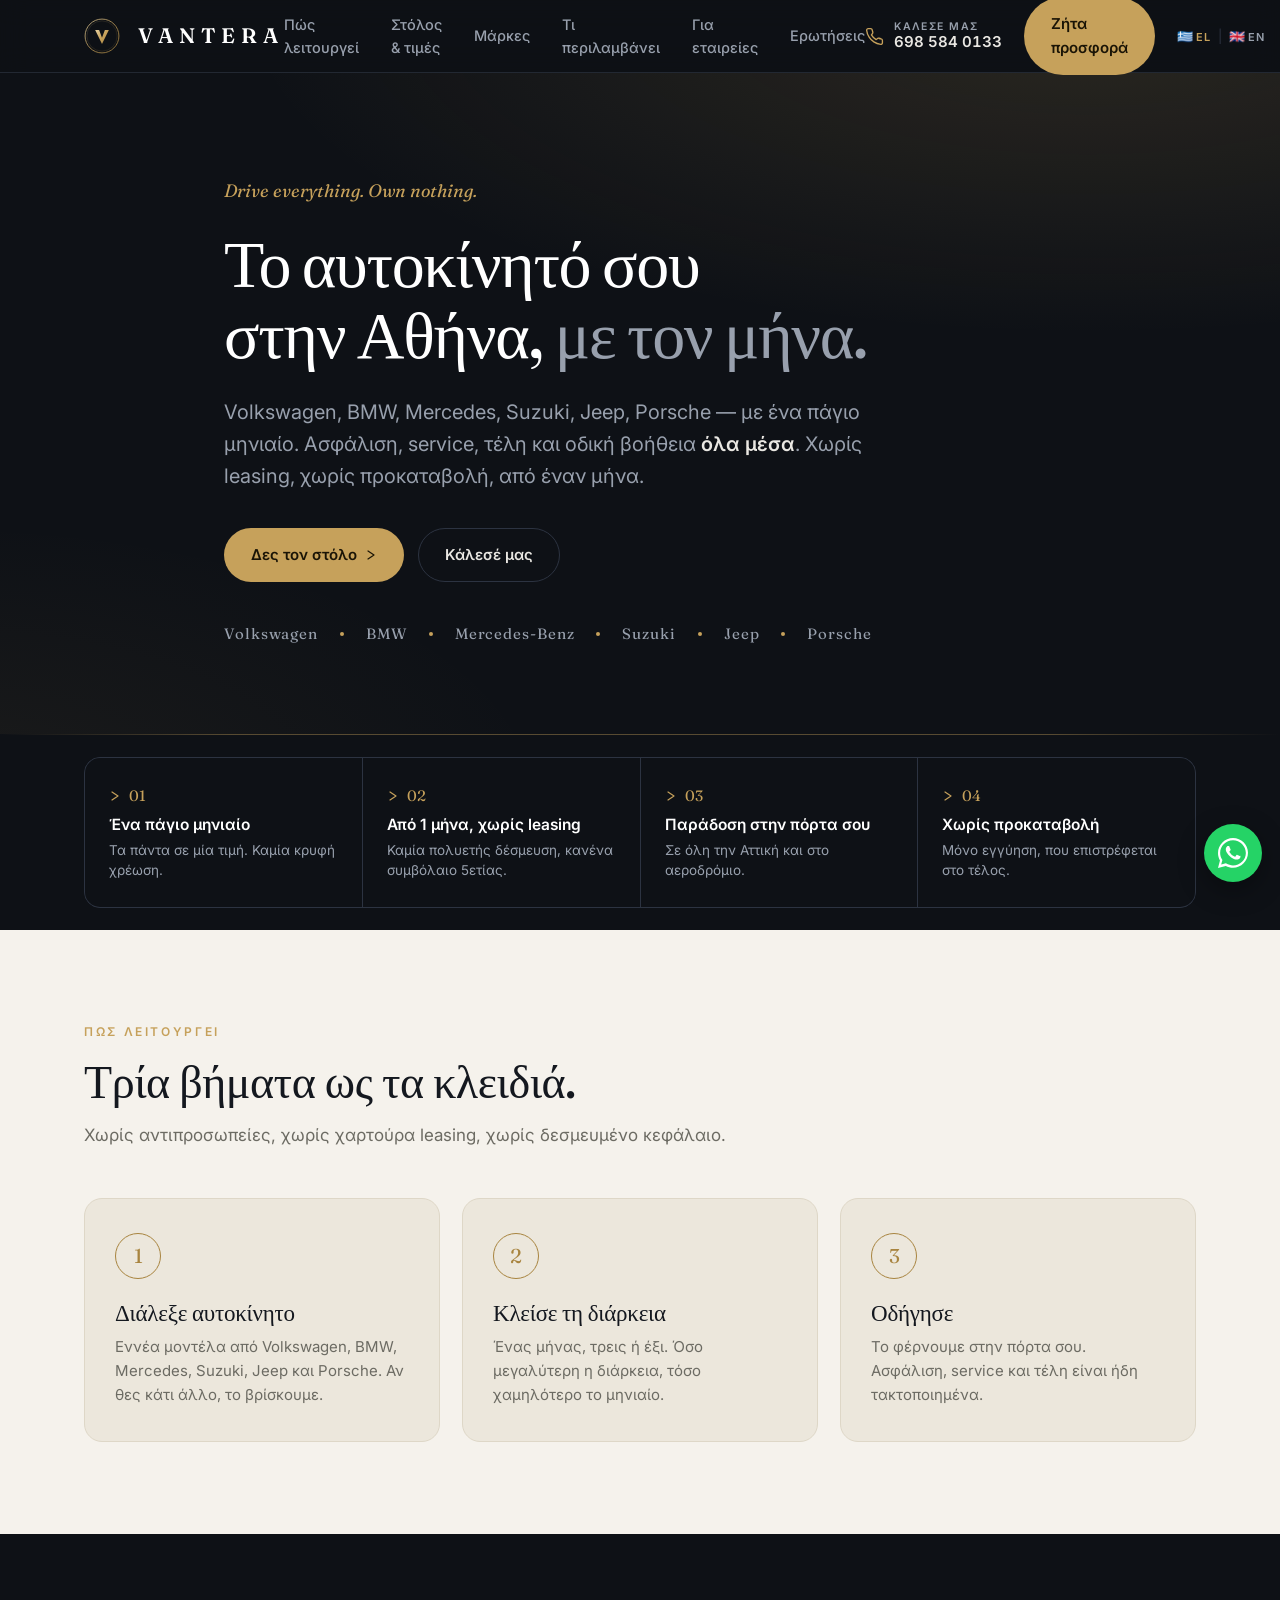
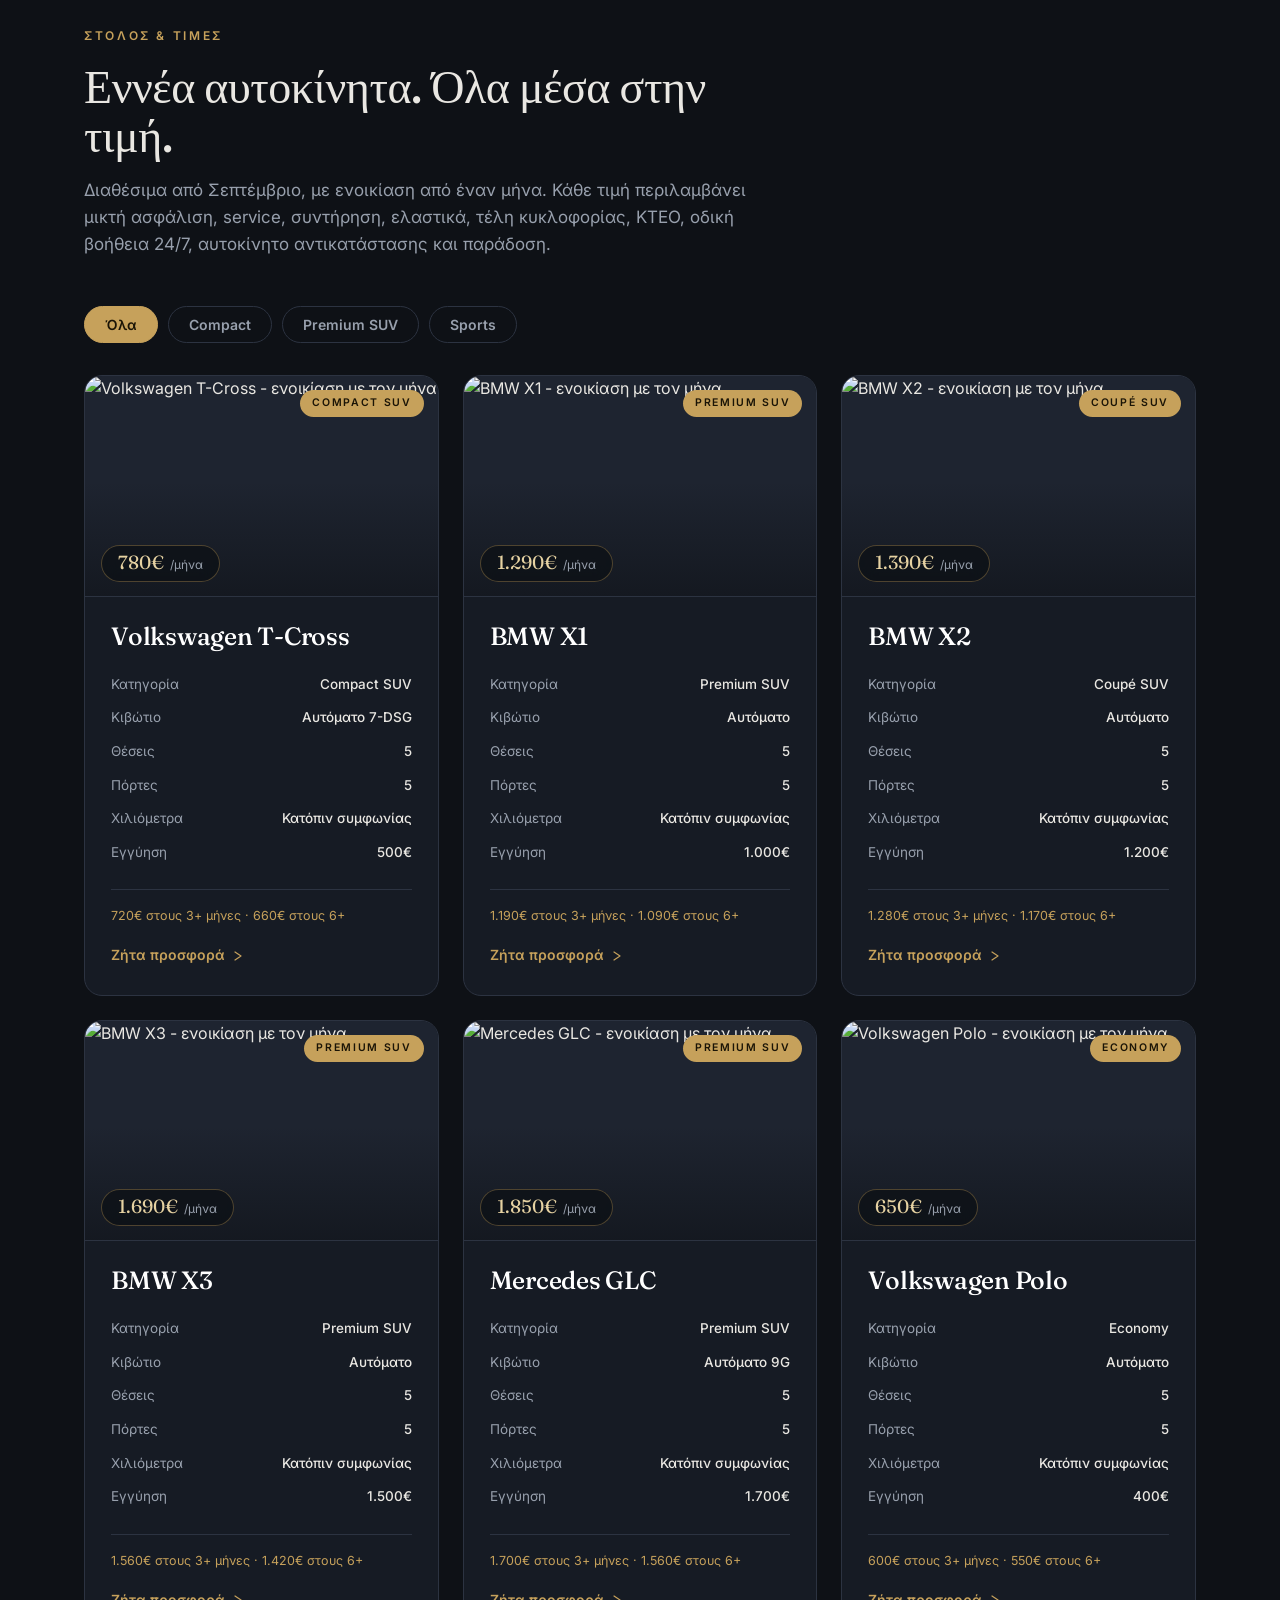
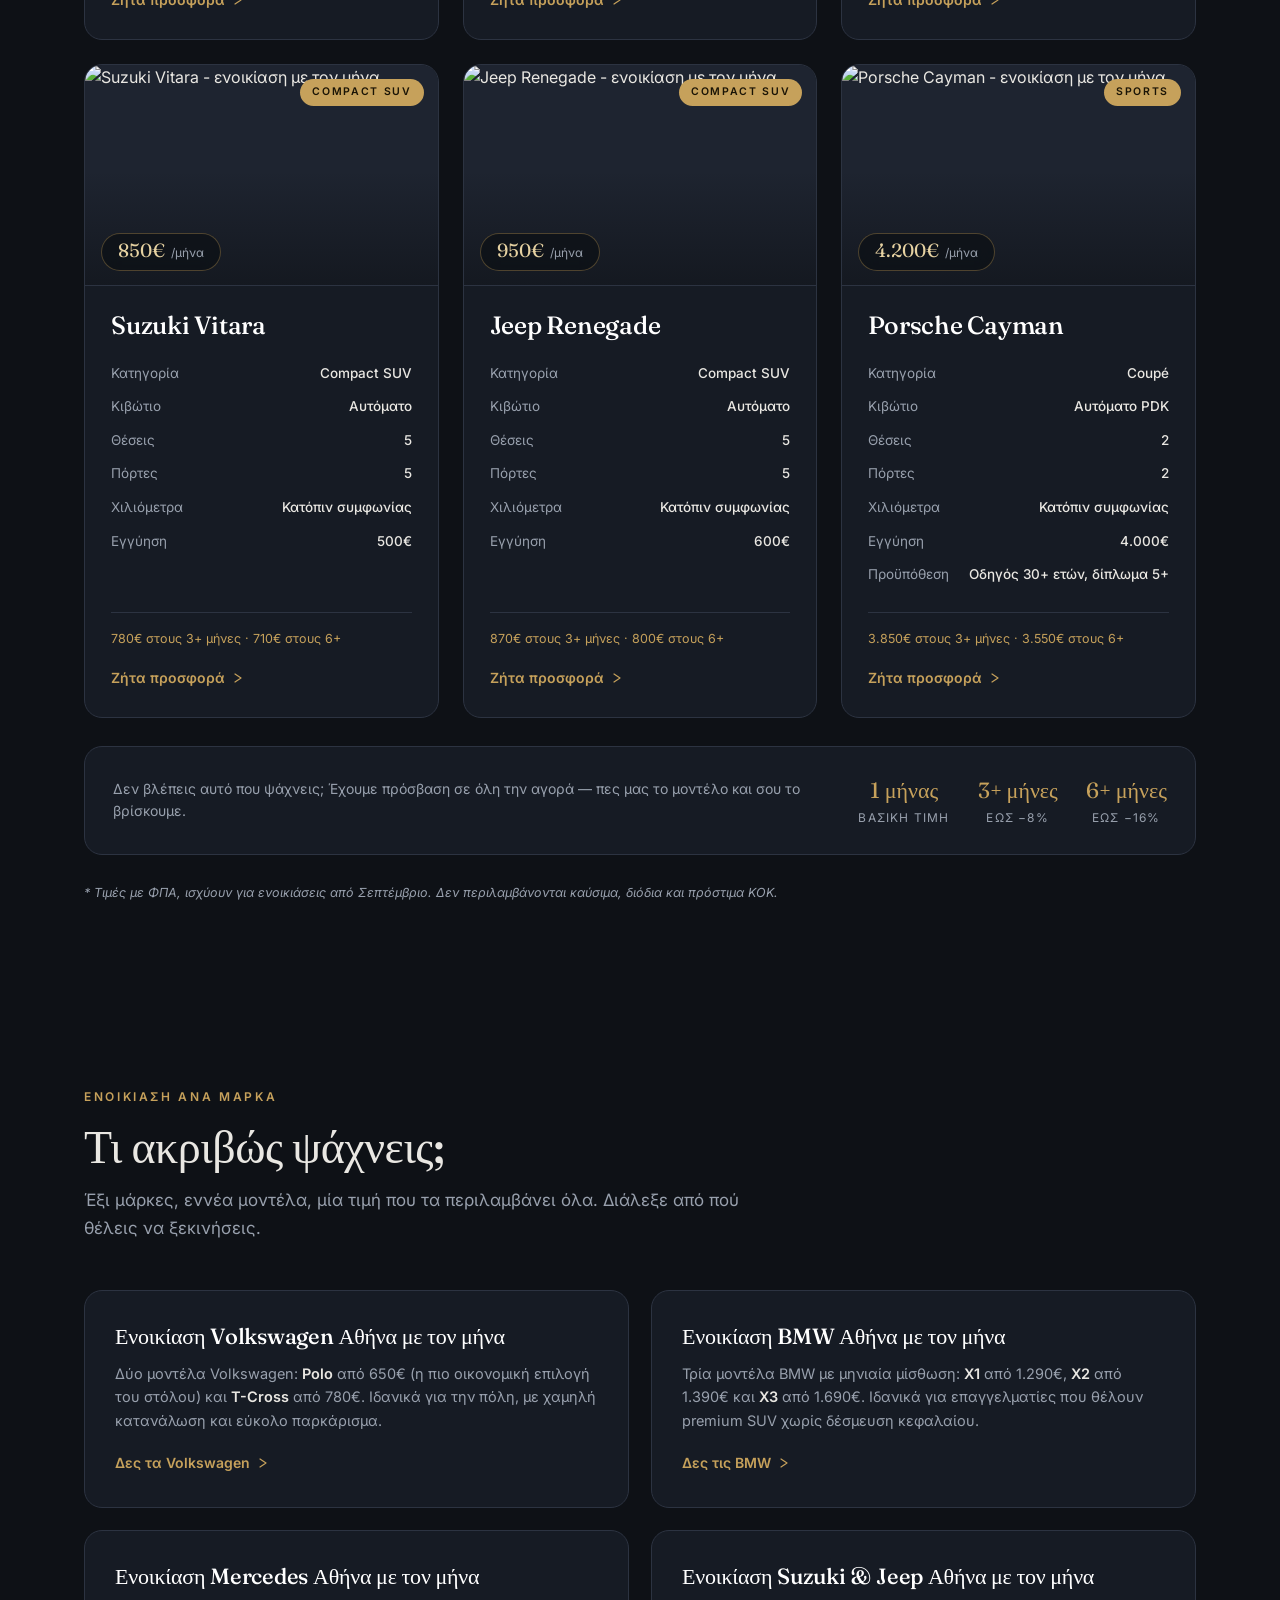
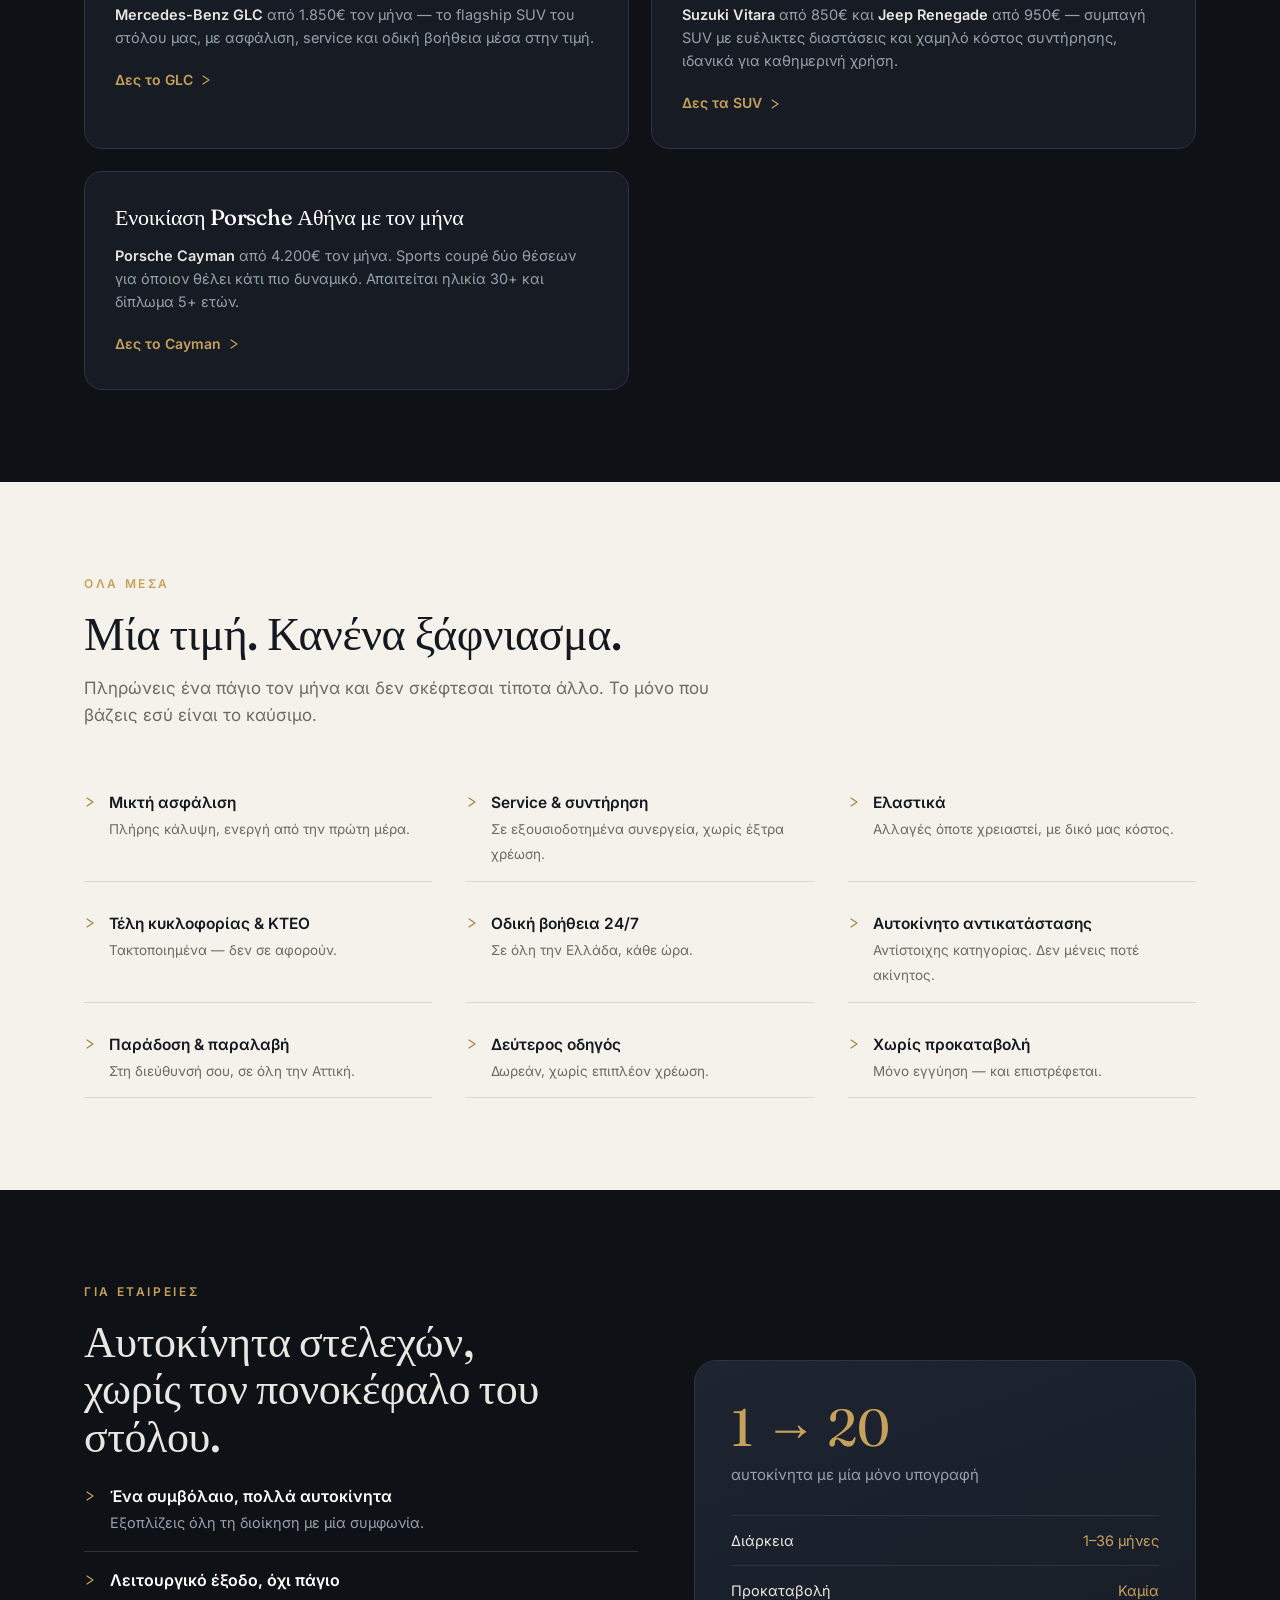
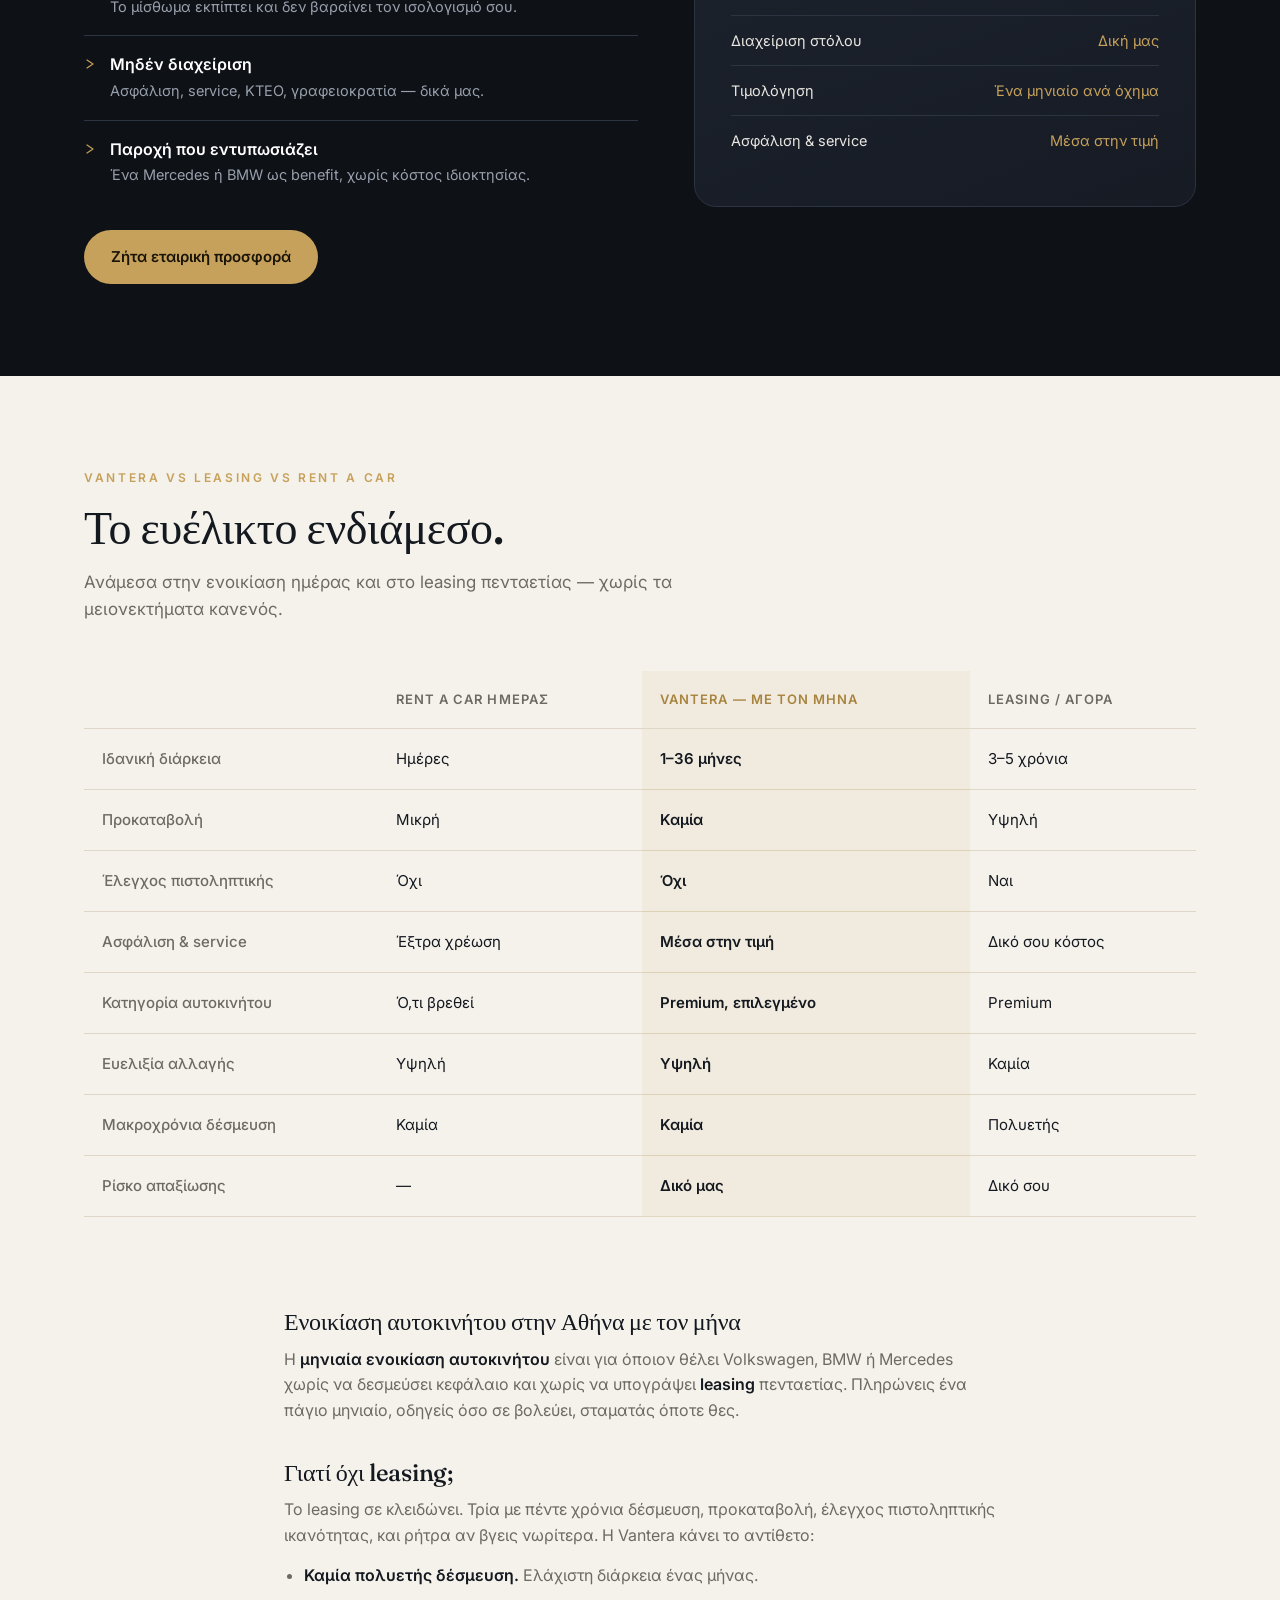
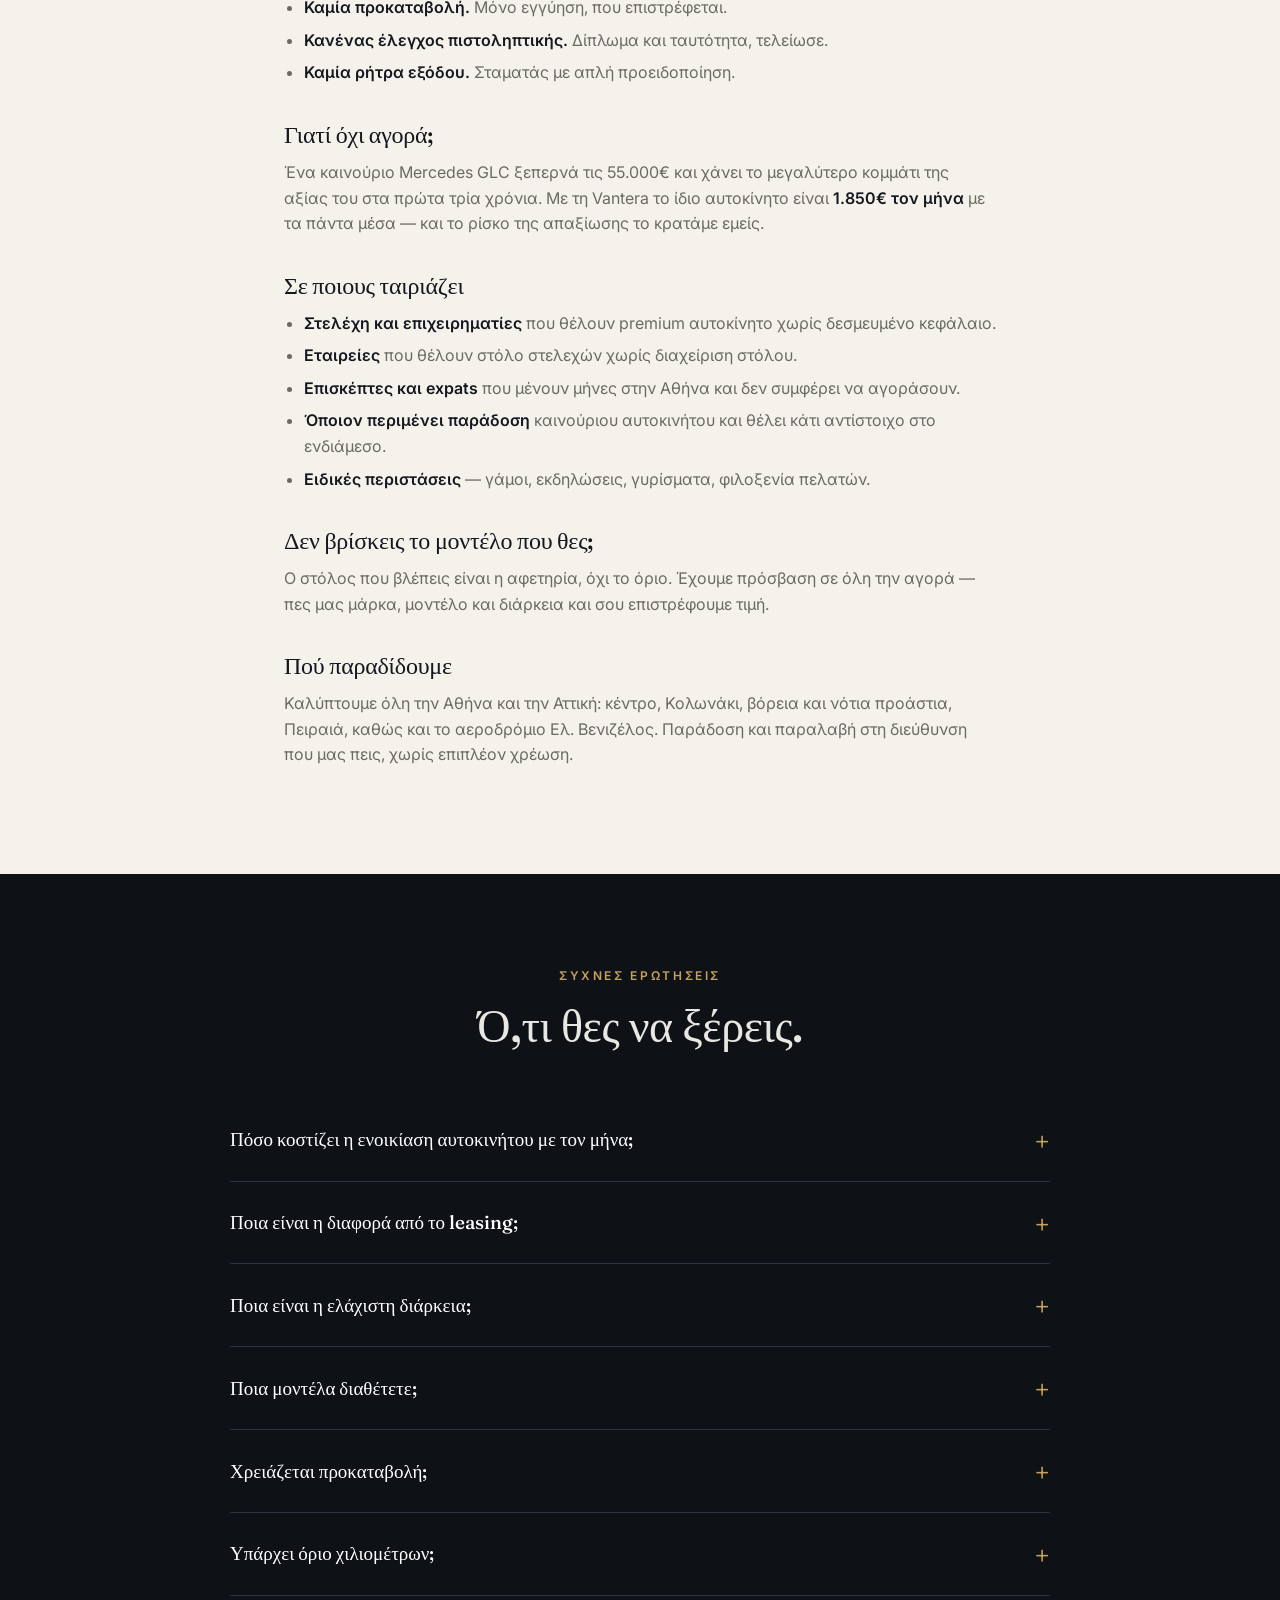
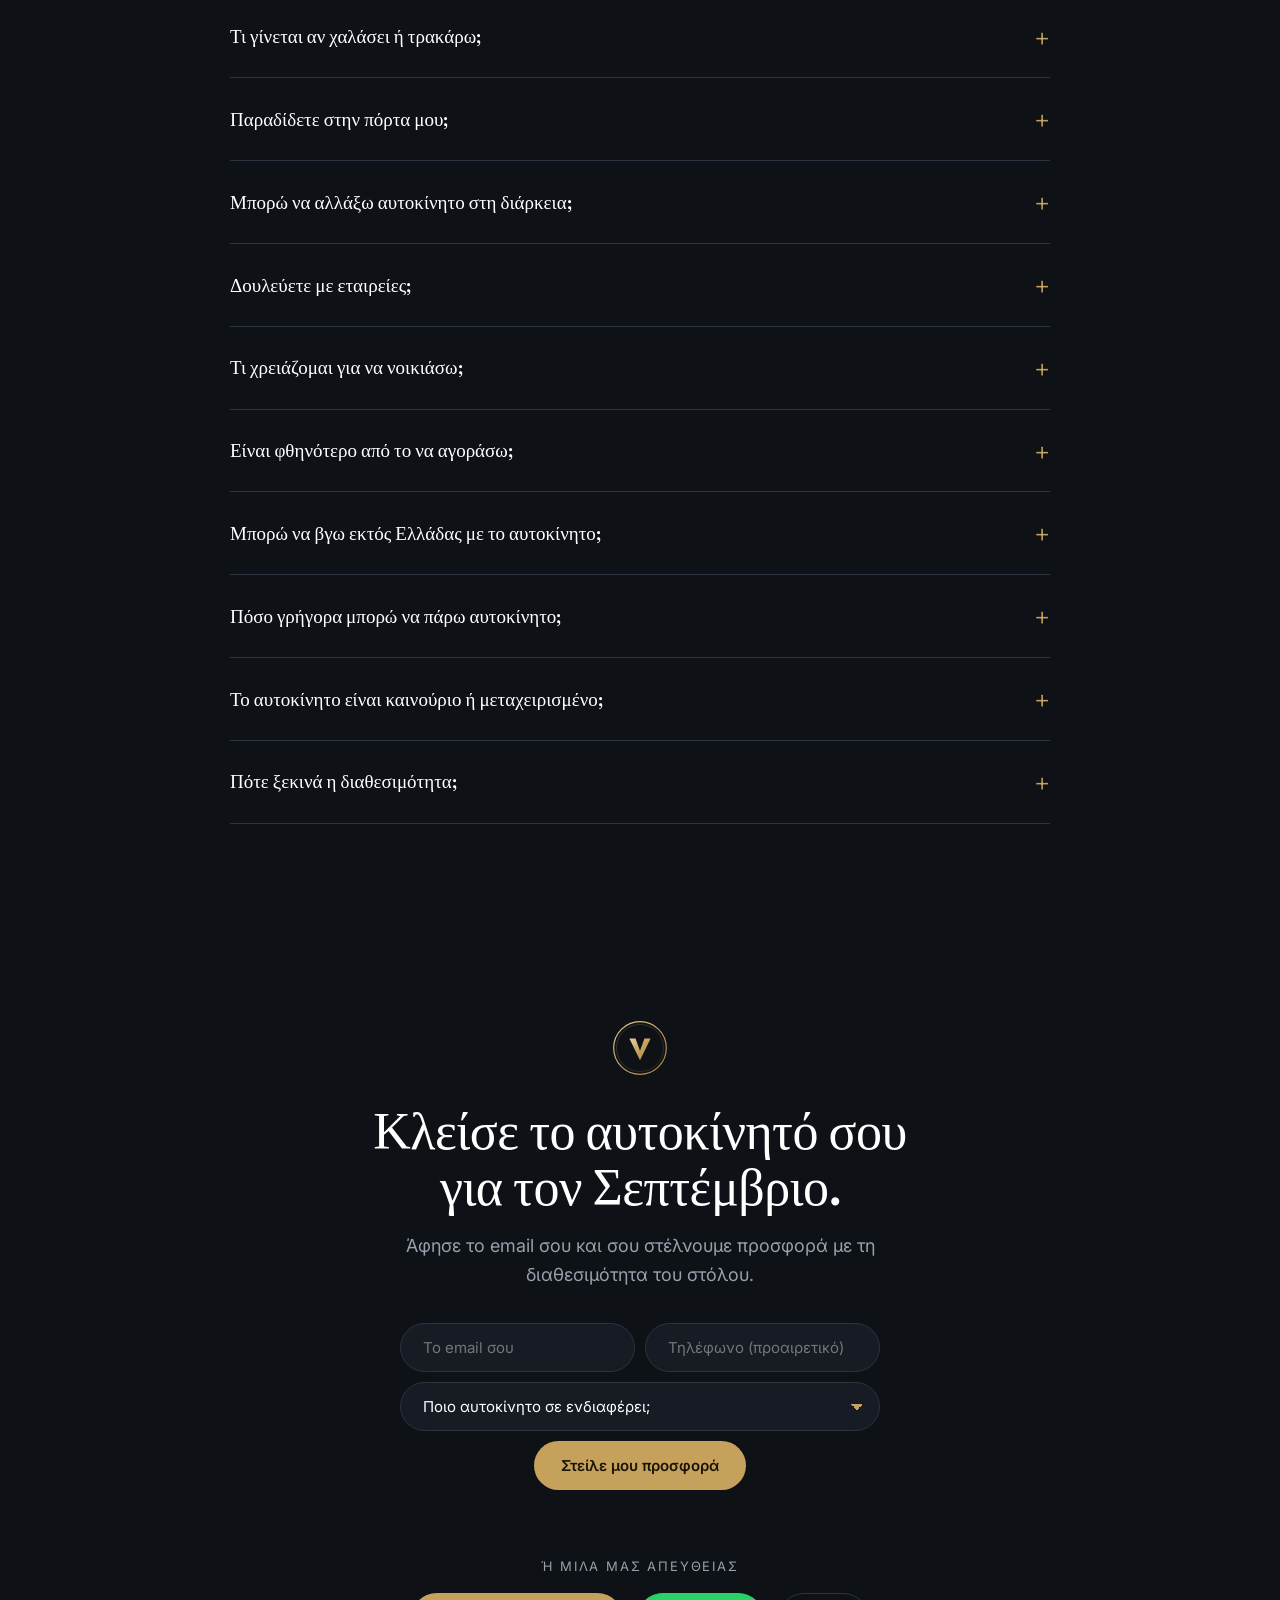
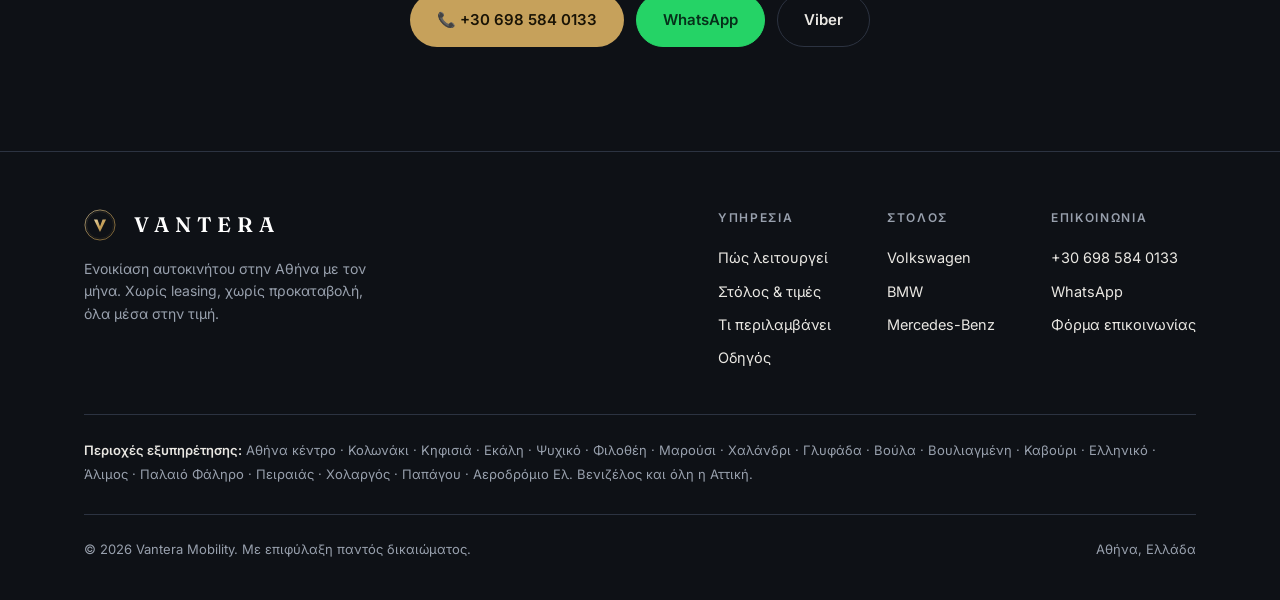
==== index.html @ 7c5d1a25 "Add files via upload" ====
<!DOCTYPE html>
<html lang="el">
<head>
<meta charset="UTF-8">
<meta name="viewport" content="width=device-width, initial-scale=1.0">
<title>Ενοικίαση Αυτοκινήτου Αθήνα με τον Μήνα — Χωρίς Leasing | Vantera</title>
<meta name="description" content="Ενοικίαση αυτοκινήτου στην Αθήνα με τον μήνα. Volkswagen, BMW, Mercedes, Suzuki, Jeep, Porsche από 650€. Ασφάλιση, service και οδική βοήθεια όλα μέσα. Χωρίς leasing, χωρίς προκαταβολή.">
<meta name="keywords" content="ενοικίαση αυτοκινήτου Αθήνα με τον μήνα, μηνιαία ενοικίαση BMW, ενοικίαση Mercedes Αθήνα, ενοικίαση Volkswagen T-Cross, car rental Athens monthly, ενοικίαση αυτοκινήτου χωρίς leasing">
<meta name="robots" content="index, follow, max-image-preview:large, max-snippet:-1">
<meta name="theme-color" content="#0E1116">
<meta name="geo.region" content="GR-I">
<meta name="geo.placename" content="Αθήνα">
<link rel="canonical" href="https://www.vantera.gr/">

<meta property="og:type" content="website">
<meta property="og:locale" content="el_GR">
<meta property="og:site_name" content="Vantera">
<meta property="og:url" content="https://www.vantera.gr/">
<meta property="og:title" content="Ενοικίαση Αυτοκινήτου Αθήνα με τον Μήνα | Vantera">
<meta property="og:description" content="Volkswagen, BMW, Mercedes με τον μήνα στην Αθήνα. Ασφάλιση, service και οδική βοήθεια όλα μέσα. Χωρίς leasing.">
<meta property="og:image" content="https://www.vantera.gr/og-image.jpg">
<meta property="og:image:width" content="1200">
<meta property="og:image:height" content="630">
<meta property="og:image:alt" content="Vantera — ενοικίαση αυτοκινήτου με τον μήνα στην Αθήνα">

<meta name="twitter:card" content="summary_large_image">
<meta name="twitter:title" content="Ενοικίαση Αυτοκινήτου Αθήνα με τον Μήνα | Vantera">
<meta name="twitter:description" content="Volkswagen, BMW, Mercedes με τον μήνα στην Αθήνα. Όλα μέσα στην τιμή. Χωρίς leasing.">
<meta name="twitter:image" content="https://www.vantera.gr/og-image.jpg">

<link rel="preconnect" href="https://fonts.googleapis.com">
<link rel="preconnect" href="https://fonts.gstatic.com" crossorigin>
<link href="https://fonts.googleapis.com/css2?family=Fraunces:opsz,wght@9..144,400;9..144,500;9..144,600;9..144,700&family=Inter:wght@400;500;600;700&display=swap" rel="stylesheet">
<noscript><style>.reveal{opacity:1 !important;transform:none !important}</style></noscript>
<link rel="stylesheet" href="styles.css">

<script type="application/ld+json">
{
  "@context": "https://schema.org",
  "@type": "AutoRental",
  "@id": "https://www.vantera.gr/#business",
  "name": "Vantera",
  "url": "https://www.vantera.gr/",
  "description": "Ενοικίαση αυτοκινήτου στην Αθήνα με τον μήνα. Volkswagen, BMW, Mercedes, Suzuki, Jeep, Porsche. Ασφάλιση, service, τέλη κυκλοφορίας, οδική βοήθεια και παράδοση μέσα στην τιμή. Χωρίς leasing και χωρίς προκαταβολή.",
  "telephone": "+306985840133",
  "priceRange": "€€-€€€€",
  "image": "https://www.vantera.gr/og-image.jpg",
  "currenciesAccepted": "EUR",
  "paymentAccepted": "Χρεωστική κάρτα, Πιστωτική κάρτα, Τραπεζικό έμβασμα",
  "openingHoursSpecification": [{
    "@type": "OpeningHoursSpecification",
    "dayOfWeek": ["Monday","Tuesday","Wednesday","Thursday","Friday","Saturday","Sunday"],
    "opens": "08:00", "closes": "21:00"
  }],
  "areaServed": [
    { "@type": "City", "name": "Αθήνα" },
    { "@type": "City", "name": "Πειραιάς" },
    { "@type": "AdministrativeArea", "name": "Αττική" }
  ],
  "address": {
    "@type": "PostalAddress",
    "addressLocality": "Αθήνα",
    "addressRegion": "Αττική",
    "addressCountry": "GR"
  },
  "geo": { "@type": "GeoCoordinates", "latitude": 37.9838, "longitude": 23.7275 },
  "makesOffer": [
    {"@type":"Offer","name":"Volkswagen Polo — ενοικίαση με τον μήνα","price":"650","priceCurrency":"EUR","availability":"https://schema.org/InStock","priceSpecification":{"@type":"UnitPriceSpecification","price":"650","priceCurrency":"EUR","unitCode":"MON","billingIncrement":1},"itemOffered":{"@type":"Car","name":"Volkswagen Polo","brand":{"@type":"Brand","name":"Volkswagen"},"vehicleTransmission":"Αυτόματο","bodyType":"Hatchback"}},
    {"@type":"Offer","name":"Volkswagen T-Cross — ενοικίαση με τον μήνα","price":"780","priceCurrency":"EUR","availability":"https://schema.org/InStock","priceSpecification":{"@type":"UnitPriceSpecification","price":"780","priceCurrency":"EUR","unitCode":"MON","billingIncrement":1},"itemOffered":{"@type":"Car","name":"Volkswagen T-Cross","brand":{"@type":"Brand","name":"Volkswagen"},"vehicleTransmission":"Αυτόματο","bodyType":"SUV"}},
    {"@type":"Offer","name":"Suzuki Vitara — ενοικίαση με τον μήνα","price":"850","priceCurrency":"EUR","availability":"https://schema.org/InStock","priceSpecification":{"@type":"UnitPriceSpecification","price":"850","priceCurrency":"EUR","unitCode":"MON","billingIncrement":1},"itemOffered":{"@type":"Car","name":"Suzuki Vitara","brand":{"@type":"Brand","name":"Suzuki"},"vehicleTransmission":"Αυτόματο","bodyType":"SUV"}},
    {"@type":"Offer","name":"Jeep Renegade — ενοικίαση με τον μήνα","price":"950","priceCurrency":"EUR","availability":"https://schema.org/InStock","priceSpecification":{"@type":"UnitPriceSpecification","price":"950","priceCurrency":"EUR","unitCode":"MON","billingIncrement":1},"itemOffered":{"@type":"Car","name":"Jeep Renegade","brand":{"@type":"Brand","name":"Jeep"},"vehicleTransmission":"Αυτόματο","bodyType":"SUV"}},
    {"@type":"Offer","name":"BMW X1 — ενοικίαση με τον μήνα","price":"1290","priceCurrency":"EUR","availability":"https://schema.org/InStock","priceSpecification":{"@type":"UnitPriceSpecification","price":"1290","priceCurrency":"EUR","unitCode":"MON","billingIncrement":1},"itemOffered":{"@type":"Car","name":"BMW X1","brand":{"@type":"Brand","name":"BMW"},"vehicleTransmission":"Αυτόματο","bodyType":"SUV"}},
    {"@type":"Offer","name":"BMW X2 — ενοικίαση με τον μήνα","price":"1390","priceCurrency":"EUR","availability":"https://schema.org/InStock","priceSpecification":{"@type":"UnitPriceSpecification","price":"1390","priceCurrency":"EUR","unitCode":"MON","billingIncrement":1},"itemOffered":{"@type":"Car","name":"BMW X2","brand":{"@type":"Brand","name":"BMW"},"vehicleTransmission":"Αυτόματο","bodyType":"SUV"}},
    {"@type":"Offer","name":"BMW X3 — ενοικίαση με τον μήνα","price":"1690","priceCurrency":"EUR","availability":"https://schema.org/InStock","priceSpecification":{"@type":"UnitPriceSpecification","price":"1690","priceCurrency":"EUR","unitCode":"MON","billingIncrement":1},"itemOffered":{"@type":"Car","name":"BMW X3","brand":{"@type":"Brand","name":"BMW"},"vehicleTransmission":"Αυτόματο","bodyType":"SUV"}},
    {"@type":"Offer","name":"Mercedes-Benz GLC — ενοικίαση με τον μήνα","price":"1850","priceCurrency":"EUR","availability":"https://schema.org/InStock","priceSpecification":{"@type":"UnitPriceSpecification","price":"1850","priceCurrency":"EUR","unitCode":"MON","billingIncrement":1},"itemOffered":{"@type":"Car","name":"Mercedes-Benz GLC","brand":{"@type":"Brand","name":"Mercedes-Benz"},"vehicleTransmission":"Αυτόματο","bodyType":"SUV"}},
    {"@type":"Offer","name":"Porsche Cayman — ενοικίαση με τον μήνα","price":"4200","priceCurrency":"EUR","availability":"https://schema.org/InStock","priceSpecification":{"@type":"UnitPriceSpecification","price":"4200","priceCurrency":"EUR","unitCode":"MON","billingIncrement":1},"itemOffered":{"@type":"Car","name":"Porsche Cayman","brand":{"@type":"Brand","name":"Porsche"},"vehicleTransmission":"Αυτόματο PDK","bodyType":"Coupe"}}
  ]
}
</script>

<script type="application/ld+json">
{
  "@context": "https://schema.org",
  "@type": "FAQPage",
  "mainEntity": [
    {"@type":"Question","name":"Πόσο κοστίζει η ενοικίαση αυτοκινήτου στην Αθήνα με τον μήνα;","acceptedAnswer":{"@type":"Answer","text":"Από 650€ τον μήνα για Volkswagen Polo, μέχρι 4.200€ για Porsche Cayman. Στην τιμή περιλαμβάνονται μικτή ασφάλιση, service, συντήρηση, ελαστικά, τέλη κυκλοφορίας, ΚΤΕΟ, οδική βοήθεια 24/7, αυτοκίνητο αντικατάστασης και παράδοση στην πόρτα σου. Πληρώνεις μόνο τα καύσιμα."}},
    {"@type":"Question","name":"Ποια είναι η διαφορά από το leasing;","acceptedAnswer":{"@type":"Answer","text":"Το leasing σε δεσμεύει 3 με 5 χρόνια, ζητά προκαταβολή και έλεγχο πιστοληπτικής ικανότητας. Εμείς δουλεύουμε με μηνιαίο μίσθωμα από έναν μήνα, χωρίς προκαταβολή και χωρίς πολυετές συμβόλαιο. Σταματάς όποτε θες με απλή προειδοποίηση."}},
    {"@type":"Question","name":"Ποια είναι η ελάχιστη διάρκεια;","acceptedAnswer":{"@type":"Answer","text":"Ένας μήνας. Δεν κάνουμε ημερήσιες ή εβδομαδιαίες ενοικιάσεις. Όσο μεγαλύτερη η διάρκεια, τόσο χαμηλότερο το μηνιαίο — έχουμε ξεχωριστές τιμές για 3+ και 6+ μήνες."}},
    {"@type":"Question","name":"Ποια μοντέλα διαθέτετε;","acceptedAnswer":{"@type":"Answer","text":"Volkswagen Polo και T-Cross, BMW X1, X2 και X3, Mercedes-Benz GLC, Suzuki Vitara, Jeep Renegade και Porsche Cayman. Αν ψάχνεις κάτι συγκεκριμένο που δεν βλέπεις, το βρίσκουμε."}},
    {"@type":"Question","name":"Χρειάζεται προκαταβολή;","acceptedAnswer":{"@type":"Answer","text":"Προκαταβολή δεν υπάρχει. Χρειάζεται μόνο εγγύηση, που ξεκινά από 1.000€ και επιστρέφεται στο τέλος της μίσθωσης."}},
    {"@type":"Question","name":"Υπάρχει όριο χιλιομέτρων;","acceptedAnswer":{"@type":"Answer","text":"Τα χιλιόμετρα συμφωνούνται μαζί με το πακέτο, ανάλογα με τη χρήση σου. Δεν σου επιβάλλουμε ένα τυποποιημένο όριο."}},
    {"@type":"Question","name":"Τι γίνεται αν χαλάσει ή τρακάρω;","acceptedAnswer":{"@type":"Answer","text":"Καλείς την οδική βοήθεια 24/7 και το αναλαμβάνουμε εμείς. Σου δίνουμε αυτοκίνητο αντικατάστασης αντίστοιχης κατηγορίας ώστε να μη μείνεις ακίνητος."}},
    {"@type":"Question","name":"Παραδίδετε στην πόρτα μου;","acceptedAnswer":{"@type":"Answer","text":"Ναι, σε όλη την Αθήνα και την Αττική, καθώς και στο αεροδρόμιο Ελ. Βενιζέλος, χωρίς επιπλέον χρέωση."}},
    {"@type":"Question","name":"Δουλεύετε με εταιρείες;","acceptedAnswer":{"@type":"Answer","text":"Ναι. Εξοπλίζουμε στελέχη με ένα συμβόλαιο και μηδενική διαχείριση στόλου. Το μίσθωμα εκπίπτει ως λειτουργικό έξοδο και δεν επιβαρύνει τον ισολογισμό σου με πάγιο."}},
    {"@type":"Question","name":"Τι χρειάζομαι για να νοικιάσω;","acceptedAnswer":{"@type":"Answer","text":"Δίπλωμα οδήγησης σε ισχύ, ταυτότητα ή διαβατήριο, και την εγγύηση. Ελάχιστη ηλικία οδηγού τα 23 έτη με δίπλωμα τουλάχιστον 2 ετών. Στο Porsche Cayman ζητάμε ηλικία 30+ και δίπλωμα τουλάχιστον 5 ετών."}},
    {"@type":"Question","name":"Είναι φθηνότερο από το να αγοράσω αυτοκίνητο;","acceptedAnswer":{"@type":"Answer","text":"Εξαρτάται από τον χρόνο. Πάνω από 4-5 χρόνια η αγορά συνήθως βγαίνει φθηνότερη. Κάτω από αυτό, η μηνιαία ενοικίαση σχεδόν πάντα κερδίζει, γιατί η απόσβεση των πρώτων ετών είναι το μεγαλύτερο κόστος ενός premium αυτοκινήτου και το αναλαμβάνουμε εμείς. Επίσης δεν δεσμεύεις κεφάλαιο."}},
    {"@type":"Question","name":"Πόσο γρήγορα μπορώ να πάρω το αυτοκίνητο;","acceptedAnswer":{"@type":"Answer","text":"Αν το μοντέλο είναι διαθέσιμο, συνήθως εντός 48 ωρών από την υπογραφή. Για συγκεκριμένο μοντέλο ή χρώμα εκτός στόλου, 7 έως 10 ημέρες."}},
    {"@type":"Question","name":"Μπορώ να ταξιδέψω εκτός Ελλάδας με το αυτοκίνητο;","acceptedAnswer":{"@type":"Answer","text":"Ναι, με προηγούμενη έγγραφη συμφωνία. Χρειάζεται πράσινη κάρτα και ενημέρωση του ασφαλιστηρίου συμβολαίου."}}
  ]
}
</script>
</head>
<body>

<svg width="0" height="0" style="position:absolute" aria-hidden="true">
<defs>
<linearGradient id="bg" x1="0" y1="0" x2="0" y2="1"><stop offset="0" stop-color="#242C39"/><stop offset="1" stop-color="#11151D"/></linearGradient>
<radialGradient id="glow" cx="50%" cy="14%" r="72%"><stop offset="0" stop-color="#C6A15B" stop-opacity=".24"/><stop offset="1" stop-color="#C6A15B" stop-opacity="0"/></radialGradient>
<linearGradient id="body" x1="0" y1="0" x2="0" y2="1"><stop offset="0" stop-color="#404A58"/><stop offset=".45" stop-color="#252E3A"/><stop offset="1" stop-color="#141A23"/></linearGradient>
<linearGradient id="glass" x1="0" y1="0" x2="0" y2="1"><stop offset="0" stop-color="#A7BACE" stop-opacity=".6"/><stop offset="1" stop-color="#465364" stop-opacity=".3"/></linearGradient>
<linearGradient id="rim" x1="0" y1="0" x2="1" y2="1"><stop offset="0" stop-color="#E6D2A2"/><stop offset="1" stop-color="#A8843F"/></linearGradient>
<linearGradient id="shine" x1="0" y1="0" x2="1" y2="0"><stop offset="0" stop-color="#C6A15B" stop-opacity="0"/><stop offset=".5" stop-color="#E6D2A2" stop-opacity=".85"/><stop offset="1" stop-color="#C6A15B" stop-opacity="0"/></linearGradient>
</defs>
<symbol id="art-sedan" viewBox="0 0 480 300"><rect width="480" height="300" fill="url(#bg)"/><rect width="480" height="300" fill="url(#glow)"/><ellipse cx="240" cy="240" rx="180" ry="12" fill="#000" opacity=".45"/><g transform="translate(42,52)"><path d="M6,116 C6,102 14,96 30,93 L66,88 C84,70 106,56 140,52 L234,50 C268,52 290,64 310,86 L354,93 C378,97 388,104 388,116 L388,126 C388,132 384,135 378,135 L16,135 C10,135 6,132 6,126 Z" fill="url(#body)" stroke="url(#rim)" stroke-width="1.7" stroke-linejoin="round"/><path d="M148,58 L228,56 C254,58 270,68 286,84 L148,86 Z" fill="url(#glass)"/><path d="M140,59 L138,86 L96,86 C108,72 122,64 140,59 Z" fill="url(#glass)"/><path d="M6,116 L388,116" stroke="url(#rim)" stroke-width=".8" opacity=".3"/><path d="M30,110 L54,110" stroke="#E6D2A2" stroke-width="2.6" stroke-linecap="round" opacity=".9"/><path d="M362,110 L378,110" stroke="#C0574A" stroke-width="2.6" stroke-linecap="round" opacity=".85"/><rect x="12" y="128" width="364" height="4" fill="#0B0E13" opacity=".6"/><path d="M64,135 A32,32 0 0 1 128,135 Z" fill="#0B0E13"/><path d="M64,135 A32,32 0 0 1 128,135" fill="none" stroke="url(#rim)" stroke-width="1.3" opacity=".55"/><path d="M274,135 A32,32 0 0 1 338,135 Z" fill="#0B0E13"/><path d="M274,135 A32,32 0 0 1 338,135" fill="none" stroke="url(#rim)" stroke-width="1.3" opacity=".55"/><circle cx="96" cy="135" r="26" fill="#0A0D12"/><circle cx="96" cy="135" r="24" fill="none" stroke="url(#rim)" stroke-width="1.5" opacity=".9"/><line x1="96" y1="135" x2="118.0" y2="135.0" stroke="url(#rim)" stroke-width="1" opacity=".4"/><line x1="96" y1="135" x2="113.8" y2="147.9" stroke="url(#rim)" stroke-width="1" opacity=".4"/><line x1="96" y1="135" x2="102.8" y2="155.9" stroke="url(#rim)" stroke-width="1" opacity=".4"/><line x1="96" y1="135" x2="89.2" y2="155.9" stroke="url(#rim)" stroke-width="1" opacity=".4"/><line x1="96" y1="135" x2="78.2" y2="147.9" stroke="url(#rim)" stroke-width="1" opacity=".4"/><line x1="96" y1="135" x2="74.0" y2="135.0" stroke="url(#rim)" stroke-width="1" opacity=".4"/><line x1="96" y1="135" x2="78.2" y2="122.1" stroke="url(#rim)" stroke-width="1" opacity=".4"/><line x1="96" y1="135" x2="89.2" y2="114.1" stroke="url(#rim)" stroke-width="1" opacity=".4"/><line x1="96" y1="135" x2="102.8" y2="114.1" stroke="url(#rim)" stroke-width="1" opacity=".4"/><line x1="96" y1="135" x2="113.8" y2="122.1" stroke="url(#rim)" stroke-width="1" opacity=".4"/><circle cx="96" cy="135" r="10.9" fill="#151A22" stroke="url(#rim)" stroke-width="1" opacity=".8"/><circle cx="96" cy="135" r="2.4" fill="#C6A15B"/><circle cx="306" cy="135" r="26" fill="#0A0D12"/><circle cx="306" cy="135" r="24" fill="none" stroke="url(#rim)" stroke-width="1.5" opacity=".9"/><line x1="306" y1="135" x2="328.0" y2="135.0" stroke="url(#rim)" stroke-width="1" opacity=".4"/><line x1="306" y1="135" x2="323.8" y2="147.9" stroke="url(#rim)" stroke-width="1" opacity=".4"/><line x1="306" y1="135" x2="312.8" y2="155.9" stroke="url(#rim)" stroke-width="1" opacity=".4"/><line x1="306" y1="135" x2="299.2" y2="155.9" stroke="url(#rim)" stroke-width="1" opacity=".4"/><line x1="306" y1="135" x2="288.2" y2="147.9" stroke="url(#rim)" stroke-width="1" opacity=".4"/><line x1="306" y1="135" x2="284.0" y2="135.0" stroke="url(#rim)" stroke-width="1" opacity=".4"/><line x1="306" y1="135" x2="288.2" y2="122.1" stroke="url(#rim)" stroke-width="1" opacity=".4"/><line x1="306" y1="135" x2="299.2" y2="114.1" stroke="url(#rim)" stroke-width="1" opacity=".4"/><line x1="306" y1="135" x2="312.8" y2="114.1" stroke="url(#rim)" stroke-width="1" opacity=".4"/><line x1="306" y1="135" x2="323.8" y2="122.1" stroke="url(#rim)" stroke-width="1" opacity=".4"/><circle cx="306" cy="135" r="10.9" fill="#151A22" stroke="url(#rim)" stroke-width="1" opacity=".8"/><circle cx="306" cy="135" r="2.4" fill="#C6A15B"/></g><rect x="0" y="239" width="480" height="1" fill="url(#shine)" opacity=".55"/></symbol>
<symbol id="art-suv" viewBox="0 0 480 300"><rect width="480" height="300" fill="url(#bg)"/><rect width="480" height="300" fill="url(#glow)"/><ellipse cx="240" cy="240" rx="180" ry="12" fill="#000" opacity=".45"/><g transform="translate(42,52)"><path d="M6,106 C6,92 14,86 30,83 L62,78 C80,58 102,46 134,42 L244,40 C282,42 304,56 322,80 L358,85 C382,89 390,96 390,108 L390,126 C390,132 386,135 380,135 L16,135 C10,135 6,132 6,126 Z" fill="url(#body)" stroke="url(#rim)" stroke-width="1.7" stroke-linejoin="round"/><path d="M144,48 L240,46 C266,48 284,58 300,78 L144,80 Z" fill="url(#glass)"/><path d="M134,49 L132,80 L90,80 C102,64 114,54 134,49 Z" fill="url(#glass)"/><path d="M6,108 L390,108" stroke="url(#rim)" stroke-width=".8" opacity=".3"/><path d="M30,100 L56,100" stroke="#E6D2A2" stroke-width="2.8" stroke-linecap="round" opacity=".9"/><path d="M364,100 L380,100" stroke="#C0574A" stroke-width="2.8" stroke-linecap="round" opacity=".85"/><rect x="12" y="124" width="364" height="4" fill="#0B0E13" opacity=".6"/><path d="M57,135 A37,37 0 0 1 131,135 Z" fill="#0B0E13"/><path d="M57,135 A37,37 0 0 1 131,135" fill="none" stroke="url(#rim)" stroke-width="1.3" opacity=".55"/><path d="M269,135 A37,37 0 0 1 343,135 Z" fill="#0B0E13"/><path d="M269,135 A37,37 0 0 1 343,135" fill="none" stroke="url(#rim)" stroke-width="1.3" opacity=".55"/><circle cx="94" cy="135" r="31" fill="#0A0D12"/><circle cx="94" cy="135" r="29" fill="none" stroke="url(#rim)" stroke-width="1.5" opacity=".9"/><line x1="94" y1="135" x2="121.0" y2="135.0" stroke="url(#rim)" stroke-width="1" opacity=".4"/><line x1="94" y1="135" x2="115.8" y2="150.9" stroke="url(#rim)" stroke-width="1" opacity=".4"/><line x1="94" y1="135" x2="102.3" y2="160.7" stroke="url(#rim)" stroke-width="1" opacity=".4"/><line x1="94" y1="135" x2="85.7" y2="160.7" stroke="url(#rim)" stroke-width="1" opacity=".4"/><line x1="94" y1="135" x2="72.2" y2="150.9" stroke="url(#rim)" stroke-width="1" opacity=".4"/><line x1="94" y1="135" x2="67.0" y2="135.0" stroke="url(#rim)" stroke-width="1" opacity=".4"/><line x1="94" y1="135" x2="72.2" y2="119.1" stroke="url(#rim)" stroke-width="1" opacity=".4"/><line x1="94" y1="135" x2="85.7" y2="109.3" stroke="url(#rim)" stroke-width="1" opacity=".4"/><line x1="94" y1="135" x2="102.3" y2="109.3" stroke="url(#rim)" stroke-width="1" opacity=".4"/><line x1="94" y1="135" x2="115.8" y2="119.1" stroke="url(#rim)" stroke-width="1" opacity=".4"/><circle cx="94" cy="135" r="13.0" fill="#151A22" stroke="url(#rim)" stroke-width="1" opacity=".8"/><circle cx="94" cy="135" r="2.4" fill="#C6A15B"/><circle cx="306" cy="135" r="31" fill="#0A0D12"/><circle cx="306" cy="135" r="29" fill="none" stroke="url(#rim)" stroke-width="1.5" opacity=".9"/><line x1="306" y1="135" x2="333.0" y2="135.0" stroke="url(#rim)" stroke-width="1" opacity=".4"/><line x1="306" y1="135" x2="327.8" y2="150.9" stroke="url(#rim)" stroke-width="1" opacity=".4"/><line x1="306" y1="135" x2="314.3" y2="160.7" stroke="url(#rim)" stroke-width="1" opacity=".4"/><line x1="306" y1="135" x2="297.7" y2="160.7" stroke="url(#rim)" stroke-width="1" opacity=".4"/><line x1="306" y1="135" x2="284.2" y2="150.9" stroke="url(#rim)" stroke-width="1" opacity=".4"/><line x1="306" y1="135" x2="279.0" y2="135.0" stroke="url(#rim)" stroke-width="1" opacity=".4"/><line x1="306" y1="135" x2="284.2" y2="119.1" stroke="url(#rim)" stroke-width="1" opacity=".4"/><line x1="306" y1="135" x2="297.7" y2="109.3" stroke="url(#rim)" stroke-width="1" opacity=".4"/><line x1="306" y1="135" x2="314.3" y2="109.3" stroke="url(#rim)" stroke-width="1" opacity=".4"/><line x1="306" y1="135" x2="327.8" y2="119.1" stroke="url(#rim)" stroke-width="1" opacity=".4"/><circle cx="306" cy="135" r="13.0" fill="#151A22" stroke="url(#rim)" stroke-width="1" opacity=".8"/><circle cx="306" cy="135" r="2.4" fill="#C6A15B"/></g><rect x="0" y="239" width="480" height="1" fill="url(#shine)" opacity=".55"/></symbol>
<symbol id="art-csuv" viewBox="0 0 480 300"><rect width="480" height="300" fill="url(#bg)"/><rect width="480" height="300" fill="url(#glow)"/><ellipse cx="240" cy="240" rx="180" ry="12" fill="#000" opacity=".45"/><g transform="translate(42,52)"><path d="M6,110 C6,96 14,90 30,87 L62,82 C80,62 102,50 136,46 L226,44 C262,48 290,66 318,88 L356,92 C380,96 390,102 390,114 L390,128 C390,134 386,137 380,137 L16,137 C10,137 6,134 6,128 Z" fill="url(#body)" stroke="url(#rim)" stroke-width="1.7" stroke-linejoin="round"/><path d="M146,52 L222,50 C250,54 274,68 294,86 L146,84 Z" fill="url(#glass)"/><path d="M136,53 L134,84 L92,84 C104,68 116,58 136,53 Z" fill="url(#glass)"/><path d="M6,112 L390,112" stroke="url(#rim)" stroke-width=".8" opacity=".3"/><path d="M30,104 L56,104" stroke="#E6D2A2" stroke-width="2.7" stroke-linecap="round" opacity=".9"/><path d="M364,104 L380,104" stroke="#C0574A" stroke-width="2.7" stroke-linecap="round" opacity=".85"/><rect x="12" y="126" width="364" height="4" fill="#0B0E13" opacity=".6"/><path d="M59,137 A35,35 0 0 1 129,137 Z" fill="#0B0E13"/><path d="M59,137 A35,35 0 0 1 129,137" fill="none" stroke="url(#rim)" stroke-width="1.3" opacity=".55"/><path d="M273,137 A35,35 0 0 1 343,137 Z" fill="#0B0E13"/><path d="M273,137 A35,35 0 0 1 343,137" fill="none" stroke="url(#rim)" stroke-width="1.3" opacity=".55"/><circle cx="94" cy="137" r="29" fill="#0A0D12"/><circle cx="94" cy="137" r="27" fill="none" stroke="url(#rim)" stroke-width="1.5" opacity=".9"/><line x1="94" y1="137" x2="119.0" y2="137.0" stroke="url(#rim)" stroke-width="1" opacity=".4"/><line x1="94" y1="137" x2="114.2" y2="151.7" stroke="url(#rim)" stroke-width="1" opacity=".4"/><line x1="94" y1="137" x2="101.7" y2="160.8" stroke="url(#rim)" stroke-width="1" opacity=".4"/><line x1="94" y1="137" x2="86.3" y2="160.8" stroke="url(#rim)" stroke-width="1" opacity=".4"/><line x1="94" y1="137" x2="73.8" y2="151.7" stroke="url(#rim)" stroke-width="1" opacity=".4"/><line x1="94" y1="137" x2="69.0" y2="137.0" stroke="url(#rim)" stroke-width="1" opacity=".4"/><line x1="94" y1="137" x2="73.8" y2="122.3" stroke="url(#rim)" stroke-width="1" opacity=".4"/><line x1="94" y1="137" x2="86.3" y2="113.2" stroke="url(#rim)" stroke-width="1" opacity=".4"/><line x1="94" y1="137" x2="101.7" y2="113.2" stroke="url(#rim)" stroke-width="1" opacity=".4"/><line x1="94" y1="137" x2="114.2" y2="122.3" stroke="url(#rim)" stroke-width="1" opacity=".4"/><circle cx="94" cy="137" r="12.2" fill="#151A22" stroke="url(#rim)" stroke-width="1" opacity=".8"/><circle cx="94" cy="137" r="2.4" fill="#C6A15B"/><circle cx="308" cy="137" r="29" fill="#0A0D12"/><circle cx="308" cy="137" r="27" fill="none" stroke="url(#rim)" stroke-width="1.5" opacity=".9"/><line x1="308" y1="137" x2="333.0" y2="137.0" stroke="url(#rim)" stroke-width="1" opacity=".4"/><line x1="308" y1="137" x2="328.2" y2="151.7" stroke="url(#rim)" stroke-width="1" opacity=".4"/><line x1="308" y1="137" x2="315.7" y2="160.8" stroke="url(#rim)" stroke-width="1" opacity=".4"/><line x1="308" y1="137" x2="300.3" y2="160.8" stroke="url(#rim)" stroke-width="1" opacity=".4"/><line x1="308" y1="137" x2="287.8" y2="151.7" stroke="url(#rim)" stroke-width="1" opacity=".4"/><line x1="308" y1="137" x2="283.0" y2="137.0" stroke="url(#rim)" stroke-width="1" opacity=".4"/><line x1="308" y1="137" x2="287.8" y2="122.3" stroke="url(#rim)" stroke-width="1" opacity=".4"/><line x1="308" y1="137" x2="300.3" y2="113.2" stroke="url(#rim)" stroke-width="1" opacity=".4"/><line x1="308" y1="137" x2="315.7" y2="113.2" stroke="url(#rim)" stroke-width="1" opacity=".4"/><line x1="308" y1="137" x2="328.2" y2="122.3" stroke="url(#rim)" stroke-width="1" opacity=".4"/><circle cx="308" cy="137" r="12.2" fill="#151A22" stroke="url(#rim)" stroke-width="1" opacity=".8"/><circle cx="308" cy="137" r="2.4" fill="#C6A15B"/></g><rect x="0" y="239" width="480" height="1" fill="url(#shine)" opacity=".55"/></symbol>
<symbol id="art-lux" viewBox="0 0 480 300"><rect width="480" height="300" fill="url(#bg)"/><rect width="480" height="300" fill="url(#glow)"/><ellipse cx="240" cy="240" rx="180" ry="12" fill="#000" opacity=".45"/><g transform="translate(42,52)"><path d="M4,116 C4,102 12,96 28,93 L62,88 C80,70 102,56 134,52 L250,50 C286,52 308,64 328,86 L358,93 C384,97 394,104 394,116 L394,126 C394,132 390,135 384,135 L14,135 C8,135 4,132 4,126 Z" fill="url(#body)" stroke="url(#rim)" stroke-width="1.7" stroke-linejoin="round"/><path d="M144,58 L244,56 C270,58 288,68 304,84 L144,86 Z" fill="url(#glass)"/><path d="M134,59 L132,86 L90,86 C102,72 116,64 134,59 Z" fill="url(#glass)"/><path d="M4,116 L394,116" stroke="url(#rim)" stroke-width="1.1" opacity=".45"/><path d="M4,102 L394,102" stroke="url(#rim)" stroke-width=".6" opacity=".18"/><path d="M28,110 L56,110" stroke="#E6D2A2" stroke-width="2.8" stroke-linecap="round" opacity=".95"/><path d="M368,110 L386,110" stroke="#C0574A" stroke-width="2.8" stroke-linecap="round" opacity=".85"/><rect x="12" y="128" width="364" height="4" fill="#0B0E13" opacity=".6"/><path d="M62,135 A32,32 0 0 1 126,135 Z" fill="#0B0E13"/><path d="M62,135 A32,32 0 0 1 126,135" fill="none" stroke="url(#rim)" stroke-width="1.3" opacity=".55"/><path d="M280,135 A32,32 0 0 1 344,135 Z" fill="#0B0E13"/><path d="M280,135 A32,32 0 0 1 344,135" fill="none" stroke="url(#rim)" stroke-width="1.3" opacity=".55"/><circle cx="94" cy="135" r="26" fill="#0A0D12"/><circle cx="94" cy="135" r="24" fill="none" stroke="url(#rim)" stroke-width="1.5" opacity=".9"/><line x1="94" y1="135" x2="116.0" y2="135.0" stroke="url(#rim)" stroke-width="1" opacity=".4"/><line x1="94" y1="135" x2="111.8" y2="147.9" stroke="url(#rim)" stroke-width="1" opacity=".4"/><line x1="94" y1="135" x2="100.8" y2="155.9" stroke="url(#rim)" stroke-width="1" opacity=".4"/><line x1="94" y1="135" x2="87.2" y2="155.9" stroke="url(#rim)" stroke-width="1" opacity=".4"/><line x1="94" y1="135" x2="76.2" y2="147.9" stroke="url(#rim)" stroke-width="1" opacity=".4"/><line x1="94" y1="135" x2="72.0" y2="135.0" stroke="url(#rim)" stroke-width="1" opacity=".4"/><line x1="94" y1="135" x2="76.2" y2="122.1" stroke="url(#rim)" stroke-width="1" opacity=".4"/><line x1="94" y1="135" x2="87.2" y2="114.1" stroke="url(#rim)" stroke-width="1" opacity=".4"/><line x1="94" y1="135" x2="100.8" y2="114.1" stroke="url(#rim)" stroke-width="1" opacity=".4"/><line x1="94" y1="135" x2="111.8" y2="122.1" stroke="url(#rim)" stroke-width="1" opacity=".4"/><circle cx="94" cy="135" r="10.9" fill="#151A22" stroke="url(#rim)" stroke-width="1" opacity=".8"/><circle cx="94" cy="135" r="2.4" fill="#C6A15B"/><circle cx="312" cy="135" r="26" fill="#0A0D12"/><circle cx="312" cy="135" r="24" fill="none" stroke="url(#rim)" stroke-width="1.5" opacity=".9"/><line x1="312" y1="135" x2="334.0" y2="135.0" stroke="url(#rim)" stroke-width="1" opacity=".4"/><line x1="312" y1="135" x2="329.8" y2="147.9" stroke="url(#rim)" stroke-width="1" opacity=".4"/><line x1="312" y1="135" x2="318.8" y2="155.9" stroke="url(#rim)" stroke-width="1" opacity=".4"/><line x1="312" y1="135" x2="305.2" y2="155.9" stroke="url(#rim)" stroke-width="1" opacity=".4"/><line x1="312" y1="135" x2="294.2" y2="147.9" stroke="url(#rim)" stroke-width="1" opacity=".4"/><line x1="312" y1="135" x2="290.0" y2="135.0" stroke="url(#rim)" stroke-width="1" opacity=".4"/><line x1="312" y1="135" x2="294.2" y2="122.1" stroke="url(#rim)" stroke-width="1" opacity=".4"/><line x1="312" y1="135" x2="305.2" y2="114.1" stroke="url(#rim)" stroke-width="1" opacity=".4"/><line x1="312" y1="135" x2="318.8" y2="114.1" stroke="url(#rim)" stroke-width="1" opacity=".4"/><line x1="312" y1="135" x2="329.8" y2="122.1" stroke="url(#rim)" stroke-width="1" opacity=".4"/><circle cx="312" cy="135" r="10.9" fill="#151A22" stroke="url(#rim)" stroke-width="1" opacity=".8"/><circle cx="312" cy="135" r="2.4" fill="#C6A15B"/></g><rect x="0" y="239" width="480" height="1" fill="url(#shine)" opacity=".55"/></symbol>
<symbol id="art-sport" viewBox="0 0 480 300"><rect width="480" height="300" fill="url(#bg)"/><rect width="480" height="300" fill="url(#glow)"/><ellipse cx="240" cy="240" rx="180" ry="12" fill="#000" opacity=".45"/><g transform="translate(42,52)"><path d="M8,124 C8,112 16,106 36,102 L74,96 C96,76 120,64 154,60 L212,58 C252,64 288,80 316,100 L356,106 C380,110 390,116 390,126 L390,134 C390,140 386,143 380,143 L18,143 C12,143 8,140 8,134 Z" fill="url(#body)" stroke="url(#rim)" stroke-width="1.7" stroke-linejoin="round"/><path d="M162,66 L210,64 C238,70 262,82 280,96 L162,96 Z" fill="url(#glass)"/><path d="M154,67 L152,96 L110,96 C122,82 136,72 154,67 Z" fill="url(#glass)"/><path d="M8,124 L390,124" stroke="url(#rim)" stroke-width=".8" opacity=".3"/><path d="M296,60 L344,62" stroke="url(#rim)" stroke-width="2.2" stroke-linecap="round" opacity=".75"/><path d="M34,118 L60,118" stroke="#E6D2A2" stroke-width="2.8" stroke-linecap="round" opacity=".95"/><path d="M364,118 L382,118" stroke="#C0574A" stroke-width="2.8" stroke-linecap="round" opacity=".85"/><rect x="12" y="134" width="364" height="4" fill="#0B0E13" opacity=".6"/><path d="M62,143 A34,34 0 0 1 130,143 Z" fill="#0B0E13"/><path d="M62,143 A34,34 0 0 1 130,143" fill="none" stroke="url(#rim)" stroke-width="1.3" opacity=".55"/><path d="M276,143 A34,34 0 0 1 344,143 Z" fill="#0B0E13"/><path d="M276,143 A34,34 0 0 1 344,143" fill="none" stroke="url(#rim)" stroke-width="1.3" opacity=".55"/><circle cx="96" cy="143" r="28" fill="#0A0D12"/><circle cx="96" cy="143" r="26" fill="none" stroke="url(#rim)" stroke-width="1.5" opacity=".9"/><line x1="96" y1="143" x2="120.0" y2="143.0" stroke="url(#rim)" stroke-width="1" opacity=".4"/><line x1="96" y1="143" x2="115.4" y2="157.1" stroke="url(#rim)" stroke-width="1" opacity=".4"/><line x1="96" y1="143" x2="103.4" y2="165.8" stroke="url(#rim)" stroke-width="1" opacity=".4"/><line x1="96" y1="143" x2="88.6" y2="165.8" stroke="url(#rim)" stroke-width="1" opacity=".4"/><line x1="96" y1="143" x2="76.6" y2="157.1" stroke="url(#rim)" stroke-width="1" opacity=".4"/><line x1="96" y1="143" x2="72.0" y2="143.0" stroke="url(#rim)" stroke-width="1" opacity=".4"/><line x1="96" y1="143" x2="76.6" y2="128.9" stroke="url(#rim)" stroke-width="1" opacity=".4"/><line x1="96" y1="143" x2="88.6" y2="120.2" stroke="url(#rim)" stroke-width="1" opacity=".4"/><line x1="96" y1="143" x2="103.4" y2="120.2" stroke="url(#rim)" stroke-width="1" opacity=".4"/><line x1="96" y1="143" x2="115.4" y2="128.9" stroke="url(#rim)" stroke-width="1" opacity=".4"/><circle cx="96" cy="143" r="11.8" fill="#151A22" stroke="url(#rim)" stroke-width="1" opacity=".8"/><circle cx="96" cy="143" r="2.4" fill="#C6A15B"/><circle cx="310" cy="143" r="28" fill="#0A0D12"/><circle cx="310" cy="143" r="26" fill="none" stroke="url(#rim)" stroke-width="1.5" opacity=".9"/><line x1="310" y1="143" x2="334.0" y2="143.0" stroke="url(#rim)" stroke-width="1" opacity=".4"/><line x1="310" y1="143" x2="329.4" y2="157.1" stroke="url(#rim)" stroke-width="1" opacity=".4"/><line x1="310" y1="143" x2="317.4" y2="165.8" stroke="url(#rim)" stroke-width="1" opacity=".4"/><line x1="310" y1="143" x2="302.6" y2="165.8" stroke="url(#rim)" stroke-width="1" opacity=".4"/><line x1="310" y1="143" x2="290.6" y2="157.1" stroke="url(#rim)" stroke-width="1" opacity=".4"/><line x1="310" y1="143" x2="286.0" y2="143.0" stroke="url(#rim)" stroke-width="1" opacity=".4"/><line x1="310" y1="143" x2="290.6" y2="128.9" stroke="url(#rim)" stroke-width="1" opacity=".4"/><line x1="310" y1="143" x2="302.6" y2="120.2" stroke="url(#rim)" stroke-width="1" opacity=".4"/><line x1="310" y1="143" x2="317.4" y2="120.2" stroke="url(#rim)" stroke-width="1" opacity=".4"/><line x1="310" y1="143" x2="329.4" y2="128.9" stroke="url(#rim)" stroke-width="1" opacity=".4"/><circle cx="310" cy="143" r="11.8" fill="#151A22" stroke="url(#rim)" stroke-width="1" opacity=".8"/><circle cx="310" cy="143" r="2.4" fill="#C6A15B"/></g><rect x="0" y="239" width="480" height="1" fill="url(#shine)" opacity=".55"/></symbol>
</svg>

<svg width="0" height="0" style="position:absolute" aria-hidden="true">
  <symbol id="v-emblem" viewBox="0 0 100 100">
    <defs><linearGradient id="vg" x1="0" y1="0" x2="1" y2="1">
      <stop offset="0" stop-color="#E6D2A2"/><stop offset=".5" stop-color="#C6A15B"/>
      <stop offset="1" stop-color="#A8843F"/></linearGradient></defs>
    <circle cx="50" cy="50" r="47" fill="none" stroke="url(#vg)" stroke-width="2.1"/>
    <circle cx="50" cy="50" r="42" fill="none" stroke="url(#vg)" stroke-width=".7" opacity=".5"/>
    <path d="M31,33 L50,72 L69,33 L58,33 L50,55 L42,33 Z" fill="url(#vg)"/>
    <path d="M40,78 H60" stroke="url(#vg)" stroke-width="1.7" stroke-linecap="round"/>
  </symbol>
  <symbol id="chev" viewBox="0 0 24 24"><path d="M6 4 L18 12 L6 20" fill="none" stroke="currentColor" stroke-width="2.4" stroke-linecap="round" stroke-linejoin="round"/></symbol>
</svg>

<header id="top">
  <div class="wrap nav">
    <a class="brand" href="#top" aria-label="Vantera — αρχική">
      <svg aria-hidden="true"><use href="#v-emblem"/></svg>
      <span class="wm">VANTERA</span>
    </a>
    <nav class="nav-links" aria-label="Κύρια πλοήγηση">
      <a href="#how">Πώς λειτουργεί</a>
      <a href="#fleet">Στόλος &amp; τιμές</a>
      <a href="#brands">Μάρκες</a>
      <a href="#included">Τι περιλαμβάνει</a>
      <a href="#business">Για εταιρείες</a>
      <a href="#faq">Ερωτήσεις</a>
    </nav>
    <div class="nav-cta">
      <a href="tel:+306985840133" class="nav-call" aria-label="Κάλεσέ μας στο 698 584 0133">
        <svg class="nav-call-ico" viewBox="0 0 24 24" fill="none" stroke="currentColor" stroke-width="1.7" stroke-linecap="round" stroke-linejoin="round" aria-hidden="true">
          <path d="M22 16.9v3a2 2 0 0 1-2.2 2 19.8 19.8 0 0 1-8.6-3.1 19.5 19.5 0 0 1-6-6A19.8 19.8 0 0 1 2.1 4.2 2 2 0 0 1 4.1 2h3a2 2 0 0 1 2 1.7c.1.9.4 1.8.7 2.7a2 2 0 0 1-.5 2.1L8.1 9.9a16 16 0 0 0 6 6l1.4-1.2a2 2 0 0 1 2.1-.5c.9.3 1.8.6 2.7.7a2 2 0 0 1 1.7 2Z"/>
        </svg>
        <span class="nav-call-txt">
          <span class="nav-call-lab">Κάλεσέ μας</span>
          <span class="nav-call-num">698 584 0133</span>
        </span>
      </a>
      <a href="#waitlist" class="btn btn-gold">Ζήτα προσφορά</a>
      <div class="language-switcher" aria-label="Επιλογή γλώσσας">
        <a class="lang active" href="index.html" lang="el" aria-label="Ελληνικά" aria-current="page">🇬🇷 <span>EL</span></a>
        <span class="lang-separator" aria-hidden="true">|</span>
        <a class="lang" href="index-en.html" lang="en" aria-label="English">🇬🇧 <span>EN</span></a>
      </div>
      <button class="menu-btn" aria-label="Μενού" aria-expanded="false" id="menuBtn">
        <svg viewBox="0 0 24 24" fill="none" stroke="currentColor" stroke-width="2" aria-hidden="true"><path d="M3 6h18M3 12h18M3 18h18"/></svg>
      </button>
    </div>
  </div>
</header>

<!-- HERO -->
<section class="hero">
  <div class="wrap hero-inner">
    <p class="kick-en reveal">Drive everything. Own nothing.</p>
    <h1 class="reveal">Το αυτοκίνητό σου<br>στην Αθήνα, <span class="soft">με τον μήνα.</span></h1>
    <p class="lead reveal">Volkswagen, BMW, Mercedes, Suzuki, Jeep, Porsche — με ένα πάγιο μηνιαίο. Ασφάλιση, service, τέλη και οδική βοήθεια <strong>όλα μέσα</strong>. Χωρίς leasing, χωρίς προκαταβολή, από έναν μήνα.</p>
    <div class="hero-actions reveal">
      <a href="#fleet" class="btn btn-gold">Δες τον στόλο <svg class="chev" viewBox="0 0 24 24" aria-hidden="true"><use href="#chev"/></svg></a>
      <a href="tel:+306985840133" class="btn btn-ghost">Κάλεσέ μας</a>
    </div>
    <div class="hero-marques reveal" aria-label="Μάρκες στόλου">
      <span>Volkswagen</span><span class="sep"></span><span>BMW</span><span class="sep"></span>
      <span>Mercedes-Benz</span><span class="sep"></span><span>Suzuki</span><span class="sep"></span>
      <span>Jeep</span><span class="sep"></span><span>Porsche</span>
    </div>
  </div>
</section>

<div class="horizon"></div>

<!-- VALUES -->
<div class="values"><div class="wrap"><div class="grid">
  <div class="value"><div class="n"><svg class="chev" viewBox="0 0 24 24" aria-hidden="true"><use href="#chev"/></svg>01</div><h3>Ένα πάγιο μηνιαίο</h3><p>Τα πάντα σε μία τιμή. Καμία κρυφή χρέωση.</p></div>
  <div class="value"><div class="n"><svg class="chev" viewBox="0 0 24 24" aria-hidden="true"><use href="#chev"/></svg>02</div><h3>Από 1 μήνα, χωρίς leasing</h3><p>Καμία πολυετής δέσμευση, κανένα συμβόλαιο 5ετίας.</p></div>
  <div class="value"><div class="n"><svg class="chev" viewBox="0 0 24 24" aria-hidden="true"><use href="#chev"/></svg>03</div><h3>Παράδοση στην πόρτα σου</h3><p>Σε όλη την Αττική και στο αεροδρόμιο.</p></div>
  <div class="value"><div class="n"><svg class="chev" viewBox="0 0 24 24" aria-hidden="true"><use href="#chev"/></svg>04</div><h3>Χωρίς προκαταβολή</h3><p>Μόνο εγγύηση, που επιστρέφεται στο τέλος.</p></div>
</div></div></div>

<!-- HOW -->
<section class="light" id="how">
  <div class="wrap">
    <div class="sec-head">
      <span class="eyebrow">Πώς λειτουργεί</span>
      <h2>Τρία βήματα ως τα κλειδιά.</h2>
      <p>Χωρίς αντιπροσωπείες, χωρίς χαρτούρα leasing, χωρίς δεσμευμένο κεφάλαιο.</p>
    </div>
    <div class="steps">
      <div class="step"><div class="num">1</div><h3>Διάλεξε αυτοκίνητο</h3><p>Εννέα μοντέλα από Volkswagen, BMW, Mercedes, Suzuki, Jeep και Porsche. Αν θες κάτι άλλο, το βρίσκουμε.</p></div>
      <div class="step"><div class="num">2</div><h3>Κλείσε τη διάρκεια</h3><p>Ένας μήνας, τρεις ή έξι. Όσο μεγαλύτερη η διάρκεια, τόσο χαμηλότερο το μηνιαίο.</p></div>
      <div class="step"><div class="num">3</div><h3>Οδήγησε</h3><p>Το φέρνουμε στην πόρτα σου. Ασφάλιση, service και τέλη είναι ήδη τακτοποιημένα.</p></div>
    </div>
  </div>
</section>

<!-- FLEET -->
<section id="fleet">
  <div class="wrap">
    <div class="sec-head">
      <span class="eyebrow">Στόλος &amp; τιμές</span>
      <h2>Εννέα αυτοκίνητα. Όλα μέσα στην τιμή.</h2>
      <p>Διαθέσιμα από Σεπτέμβριο, με ενοικίαση από έναν μήνα. Κάθε τιμή περιλαμβάνει μικτή ασφάλιση, service, συντήρηση, ελαστικά, τέλη κυκλοφορίας, ΚΤΕΟ, οδική βοήθεια 24/7, αυτοκίνητο αντικατάστασης και παράδοση.</p>
    </div>

    <div class="filters" role="group" aria-label="Φίλτρα κατηγορίας">
      <button class="filt" data-f="all" aria-pressed="true">Όλα</button>
      <button class="filt" data-f="compact" aria-pressed="false">Compact</button>
      <button class="filt" data-f="suv" aria-pressed="false">Premium SUV</button>
      <button class="filt" data-f="sports" aria-pressed="false">Sports</button>
    </div>

    <div class="fleet" id="fleetGrid">

      <article class="car" data-cat="compact" data-desc="Το πιο οικονομικό crossover του στόλου — ιδανικό για καθημερινή χρήση στην πόλη, εύκολο παρκάρισμα, χαμηλή κατανάλωση.">
        <div class="car-img">
          <span class="car-badge">Compact SUV</span>
          <img class="car-photo" src="images/vw-t-cross.jpg" alt="Volkswagen T-Cross - ενοικίαση με τον μήνα" loading="lazy">
          <div class="car-price-tag"><span class="amt">780€</span><span class="per">/μήνα</span></div>
        </div>
        <div class="car-body">
          <h3>Volkswagen T-Cross</h3>
          <ul class="specs">
            <li><span>Κατηγορία</span><b>Compact SUV</b></li>
            <li><span>Κιβώτιο</span><b>Αυτόματο 7-DSG</b></li>
            <li><span>Θέσεις</span><b>5</b></li>
            <li><span>Πόρτες</span><b>5</b></li>
            <li><span>Χιλιόμετρα</span><b>Κατόπιν συμφωνίας</b></li>
            <li><span>Εγγύηση</span><b>500€</b></li>
          </ul>
          <div class="tiers">720€ στους 3+ μήνες · 660€ στους 6+</div>
          <a class="cta" href="#waitlist">Ζήτα προσφορά <svg class="chev" viewBox="0 0 24 24" aria-hidden="true"><use href="#chev"/></svg></a>
        </div>
      </article>

      <article class="car" data-cat="suv" data-desc="Compact premium SUV με άνετη καμπίνα και σύγχρονη τεχνολογία, ιδανικό για καθημερινή αστική χρήση και μικρά ταξίδια.">
        <div class="car-img">
          <span class="car-badge">Premium SUV</span>
          <img class="car-photo" src="images/bmw-x1.jpg" alt="BMW X1 - ενοικίαση με τον μήνα" loading="lazy">
          <div class="car-price-tag"><span class="amt">1.290€</span><span class="per">/μήνα</span></div>
        </div>
        <div class="car-body">
          <h3>BMW X1</h3>
          <ul class="specs">
            <li><span>Κατηγορία</span><b>Premium SUV</b></li>
            <li><span>Κιβώτιο</span><b>Αυτόματο</b></li>
            <li><span>Θέσεις</span><b>5</b></li>
            <li><span>Πόρτες</span><b>5</b></li>
            <li><span>Χιλιόμετρα</span><b>Κατόπιν συμφωνίας</b></li>
            <li><span>Εγγύηση</span><b>1.000€</b></li>
          </ul>
          <div class="tiers">1.190€ στους 3+ μήνες · 1.090€ στους 6+</div>
          <a class="cta" href="#waitlist">Ζήτα προσφορά <svg class="chev" viewBox="0 0 24 24" aria-hidden="true"><use href="#chev"/></svg></a>
        </div>
      </article>

      <article class="car" data-cat="suv" data-desc="Coupé SUV με πιο σπορ προφίλ — συνδυάζει την πρακτικότητα ενός SUV με πιο δυναμική οδηγική αίσθηση.">
        <div class="car-img">
          <span class="car-badge">Coupé SUV</span>
          <img class="car-photo" src="images/bmw-x2.jpg" alt="BMW X2 - ενοικίαση με τον μήνα" loading="lazy">
          <div class="car-price-tag"><span class="amt">1.390€</span><span class="per">/μήνα</span></div>
        </div>
        <div class="car-body">
          <h3>BMW X2</h3>
          <ul class="specs">
            <li><span>Κατηγορία</span><b>Coupé SUV</b></li>
            <li><span>Κιβώτιο</span><b>Αυτόματο</b></li>
            <li><span>Θέσεις</span><b>5</b></li>
            <li><span>Πόρτες</span><b>5</b></li>
            <li><span>Χιλιόμετρα</span><b>Κατόπιν συμφωνίας</b></li>
            <li><span>Εγγύηση</span><b>1.200€</b></li>
          </ul>
          <div class="tiers">1.280€ στους 3+ μήνες · 1.170€ στους 6+</div>
          <a class="cta" href="#waitlist">Ζήτα προσφορά <svg class="chev" viewBox="0 0 24 24" aria-hidden="true"><use href="#chev"/></svg></a>
        </div>
      </article>

      <article class="car" data-cat="suv" data-desc="Μεσαίο premium SUV με περισσότερο χώρο και άνεση — καλή επιλογή για οικογένειες ή μεγαλύτερες μετακινήσεις.">
        <div class="car-img">
          <span class="car-badge">Premium SUV</span>
          <img class="car-photo" src="images/bmw-x3.jpg" alt="BMW X3 - ενοικίαση με τον μήνα" loading="lazy">
          <div class="car-price-tag"><span class="amt">1.690€</span><span class="per">/μήνα</span></div>
        </div>
        <div class="car-body">
          <h3>BMW X3</h3>
          <ul class="specs">
            <li><span>Κατηγορία</span><b>Premium SUV</b></li>
            <li><span>Κιβώτιο</span><b>Αυτόματο</b></li>
            <li><span>Θέσεις</span><b>5</b></li>
            <li><span>Πόρτες</span><b>5</b></li>
            <li><span>Χιλιόμετρα</span><b>Κατόπιν συμφωνίας</b></li>
            <li><span>Εγγύηση</span><b>1.500€</b></li>
          </ul>
          <div class="tiers">1.560€ στους 3+ μήνες · 1.420€ στους 6+</div>
          <a class="cta" href="#waitlist">Ζήτα προσφορά <svg class="chev" viewBox="0 0 24 24" aria-hidden="true"><use href="#chev"/></svg></a>
        </div>
      </article>

      <article class="car" data-cat="suv" data-desc="Το flagship SUV του στόλου μας — άνεση, χώρος και το κύρος της Mercedes, ιδανικό για επαγγελματική χρήση.">
        <div class="car-img">
          <span class="car-badge">Premium SUV</span>
          <img class="car-photo" src="images/mercedes-glc.jpg" alt="Mercedes GLC - ενοικίαση με τον μήνα" loading="lazy">
          <div class="car-price-tag"><span class="amt">1.850€</span><span class="per">/μήνα</span></div>
        </div>
        <div class="car-body">
          <h3>Mercedes GLC</h3>
          <ul class="specs">
            <li><span>Κατηγορία</span><b>Premium SUV</b></li>
            <li><span>Κιβώτιο</span><b>Αυτόματο 9G</b></li>
            <li><span>Θέσεις</span><b>5</b></li>
            <li><span>Πόρτες</span><b>5</b></li>
            <li><span>Χιλιόμετρα</span><b>Κατόπιν συμφωνίας</b></li>
            <li><span>Εγγύηση</span><b>1.700€</b></li>
          </ul>
          <div class="tiers">1.700€ στους 3+ μήνες · 1.560€ στους 6+</div>
          <a class="cta" href="#waitlist">Ζήτα προσφορά <svg class="chev" viewBox="0 0 24 24" aria-hidden="true"><use href="#chev"/></svg></a>
        </div>
      </article>

      <article class="car" data-cat="compact" data-desc="Η πιο οικονομική επιλογή του στόλου — μικρό hatchback ιδανικό για την πόλη και σύντομες μετακινήσεις.">
        <div class="car-img">
          <span class="car-badge">Economy</span>
          <img class="car-photo" src="images/vw-polo.jpg" alt="Volkswagen Polo - ενοικίαση με τον μήνα" loading="lazy">
          <div class="car-price-tag"><span class="amt">650€</span><span class="per">/μήνα</span></div>
        </div>
        <div class="car-body">
          <h3>Volkswagen Polo</h3>
          <ul class="specs">
            <li><span>Κατηγορία</span><b>Economy</b></li>
            <li><span>Κιβώτιο</span><b>Αυτόματο</b></li>
            <li><span>Θέσεις</span><b>5</b></li>
            <li><span>Πόρτες</span><b>5</b></li>
            <li><span>Χιλιόμετρα</span><b>Κατόπιν συμφωνίας</b></li>
            <li><span>Εγγύηση</span><b>400€</b></li>
          </ul>
          <div class="tiers">600€ στους 3+ μήνες · 550€ στους 6+</div>
          <a class="cta" href="#waitlist">Ζήτα προσφορά <svg class="chev" viewBox="0 0 24 24" aria-hidden="true"><use href="#chev"/></svg></a>
        </div>
      </article>

      <article class="car" data-cat="compact" data-desc="Συμπαγές SUV με ευέλικτες διαστάσεις, καλή ορατότητα και χαμηλό κόστος συντήρησης.">
        <div class="car-img">
          <span class="car-badge">Compact SUV</span>
          <img class="car-photo" src="images/suzuki-vitara.jpg" alt="Suzuki Vitara - ενοικίαση με τον μήνα" loading="lazy">
          <div class="car-price-tag"><span class="amt">850€</span><span class="per">/μήνα</span></div>
        </div>
        <div class="car-body">
          <h3>Suzuki Vitara</h3>
          <ul class="specs">
            <li><span>Κατηγορία</span><b>Compact SUV</b></li>
            <li><span>Κιβώτιο</span><b>Αυτόματο</b></li>
            <li><span>Θέσεις</span><b>5</b></li>
            <li><span>Πόρτες</span><b>5</b></li>
            <li><span>Χιλιόμετρα</span><b>Κατόπιν συμφωνίας</b></li>
            <li><span>Εγγύηση</span><b>500€</b></li>
          </ul>
          <div class="tiers">780€ στους 3+ μήνες · 710€ στους 6+</div>
          <a class="cta" href="#waitlist">Ζήτα προσφορά <svg class="chev" viewBox="0 0 24 24" aria-hidden="true"><use href="#chev"/></svg></a>
        </div>
      </article>

      <article class="car" data-cat="compact" data-desc="Compact SUV με έντονο χαρακτήρα, ιδανικό για όσους θέλουν υψηλότερη θέση οδήγησης χωρίς το μέγεθος ενός μεγάλου SUV.">
        <div class="car-img">
          <span class="car-badge">Compact SUV</span>
          <img class="car-photo" src="images/jeep-renegade.jpg" alt="Jeep Renegade - ενοικίαση με τον μήνα" loading="lazy">
          <div class="car-price-tag"><span class="amt">950€</span><span class="per">/μήνα</span></div>
        </div>
        <div class="car-body">
          <h3>Jeep Renegade</h3>
          <ul class="specs">
            <li><span>Κατηγορία</span><b>Compact SUV</b></li>
            <li><span>Κιβώτιο</span><b>Αυτόματο</b></li>
            <li><span>Θέσεις</span><b>5</b></li>
            <li><span>Πόρτες</span><b>5</b></li>
            <li><span>Χιλιόμετρα</span><b>Κατόπιν συμφωνίας</b></li>
            <li><span>Εγγύηση</span><b>600€</b></li>
          </ul>
          <div class="tiers">870€ στους 3+ μήνες · 800€ στους 6+</div>
          <a class="cta" href="#waitlist">Ζήτα προσφορά <svg class="chev" viewBox="0 0 24 24" aria-hidden="true"><use href="#chev"/></svg></a>
        </div>
      </article>

      <article class="car" data-cat="sports" data-desc="Sports coupé δύο θέσεων για όποιον θέλει κάτι πιο δυναμικό. Απαιτείται μεγαλύτερη ηλικία και εμπειρία οδήγησης.">
        <div class="car-img">
          <span class="car-badge">Sports</span>
          <img class="car-photo" src="images/porsche-cayman.jpg" alt="Porsche Cayman - ενοικίαση με τον μήνα" loading="lazy">
          <div class="car-price-tag"><span class="amt">4.200€</span><span class="per">/μήνα</span></div>
        </div>
        <div class="car-body">
          <h3>Porsche Cayman</h3>
          <ul class="specs">
            <li><span>Κατηγορία</span><b>Coupé</b></li>
            <li><span>Κιβώτιο</span><b>Αυτόματο PDK</b></li>
            <li><span>Θέσεις</span><b>2</b></li>
            <li><span>Πόρτες</span><b>2</b></li>
            <li><span>Χιλιόμετρα</span><b>Κατόπιν συμφωνίας</b></li>
            <li><span>Εγγύηση</span><b>4.000€</b></li>
            <li><span>Προϋπόθεση</span><b>Οδηγός 30+ ετών, δίπλωμα 5+</b></li>
          </ul>
          <div class="tiers">3.850€ στους 3+ μήνες · 3.550€ στους 6+</div>
          <a class="cta" href="#waitlist">Ζήτα προσφορά <svg class="chev" viewBox="0 0 24 24" aria-hidden="true"><use href="#chev"/></svg></a>
        </div>
      </article>

    </div>

    <div class="ladder">
      <div class="lab">Δεν βλέπεις αυτό που ψάχνεις; Έχουμε πρόσβαση σε όλη την αγορά — πες μας το μοντέλο και σου το βρίσκουμε.</div>
      <div class="t-row">
        <div class="t-item"><div class="t">1 μήνας</div><div class="d">Βασική τιμή</div></div>
        <div class="t-item"><div class="t">3+ μήνες</div><div class="d">έως −8%</div></div>
        <div class="t-item"><div class="t">6+ μήνες</div><div class="d">έως −16%</div></div>
      </div>
    </div>

    <p class="note">* Τιμές με ΦΠΑ, ισχύουν για ενοικιάσεις από Σεπτέμβριο. Δεν περιλαμβάνονται καύσιμα, διόδια και πρόστιμα ΚΟΚ.</p>
  </div>
</section>


<!-- BRAND SEO BLOCKS -->
<section id="brands">
  <div class="wrap">
    <div class="sec-head">
      <span class="eyebrow">Ενοικίαση ανά μάρκα</span>
      <h2>Τι ακριβώς ψάχνεις;</h2>
      <p>Έξι μάρκες, εννέα μοντέλα, μία τιμή που τα περιλαμβάνει όλα. Διάλεξε από πού θέλεις να ξεκινήσεις.</p>
    </div>
    <div class="brands">

      <article class="brand-card">
        <h3>Ενοικίαση Volkswagen Αθήνα με τον μήνα</h3>
        <p>Δύο μοντέλα Volkswagen: <strong>Polo</strong> από 650€ (η πιο οικονομική επιλογή του στόλου) και <strong>T-Cross</strong> από 780€. Ιδανικά για την πόλη, με χαμηλή κατανάλωση και εύκολο παρκάρισμα.</p>
        <a class="cta" href="#fleet">Δες τα Volkswagen <svg class="chev" viewBox="0 0 24 24" aria-hidden="true"><use href="#chev"/></svg></a>
      </article>

      <article class="brand-card">
        <h3>Ενοικίαση BMW Αθήνα με τον μήνα</h3>
        <p>Τρία μοντέλα BMW με μηνιαία μίσθωση: <strong>X1</strong> από 1.290€, <strong>X2</strong> από 1.390€ και <strong>X3</strong> από 1.690€. Ιδανικά για επαγγελματίες που θέλουν premium SUV χωρίς δέσμευση κεφαλαίου.</p>
        <a class="cta" href="#fleet">Δες τις BMW <svg class="chev" viewBox="0 0 24 24" aria-hidden="true"><use href="#chev"/></svg></a>
      </article>

      <article class="brand-card">
        <h3>Ενοικίαση Mercedes Αθήνα με τον μήνα</h3>
        <p><strong>Mercedes-Benz GLC</strong> από 1.850€ τον μήνα — το flagship SUV του στόλου μας, με ασφάλιση, service και οδική βοήθεια μέσα στην τιμή.</p>
        <a class="cta" href="#fleet">Δες το GLC <svg class="chev" viewBox="0 0 24 24" aria-hidden="true"><use href="#chev"/></svg></a>
      </article>

      <article class="brand-card">
        <h3>Ενοικίαση Suzuki &amp; Jeep Αθήνα με τον μήνα</h3>
        <p><strong>Suzuki Vitara</strong> από 850€ και <strong>Jeep Renegade</strong> από 950€ — συμπαγή SUV με ευέλικτες διαστάσεις και χαμηλό κόστος συντήρησης, ιδανικά για καθημερινή χρήση.</p>
        <a class="cta" href="#fleet">Δες τα SUV <svg class="chev" viewBox="0 0 24 24" aria-hidden="true"><use href="#chev"/></svg></a>
      </article>

      <article class="brand-card">
        <h3>Ενοικίαση Porsche Αθήνα με τον μήνα</h3>
        <p><strong>Porsche Cayman</strong> από 4.200€ τον μήνα. Sports coupé δύο θέσεων για όποιον θέλει κάτι πιο δυναμικό. Απαιτείται ηλικία 30+ και δίπλωμα 5+ ετών.</p>
        <a class="cta" href="#fleet">Δες το Cayman <svg class="chev" viewBox="0 0 24 24" aria-hidden="true"><use href="#chev"/></svg></a>
      </article>

    </div>
  </div>
</section>

<!-- INCLUDED -->
<section class="light" id="included">
  <div class="wrap">
    <div class="sec-head">
      <span class="eyebrow">Όλα μέσα</span>
      <h2>Μία τιμή. Κανένα ξάφνιασμα.</h2>
      <p>Πληρώνεις ένα πάγιο τον μήνα και δεν σκέφτεσαι τίποτα άλλο. Το μόνο που βάζεις εσύ είναι το καύσιμο.</p>
    </div>
    <div class="inc">
      <div class="inc-item"><svg class="chev" viewBox="0 0 24 24" aria-hidden="true"><use href="#chev"/></svg><div><b>Μικτή ασφάλιση</b><span>Πλήρης κάλυψη, ενεργή από την πρώτη μέρα.</span></div></div>
      <div class="inc-item"><svg class="chev" viewBox="0 0 24 24" aria-hidden="true"><use href="#chev"/></svg><div><b>Service &amp; συντήρηση</b><span>Σε εξουσιοδοτημένα συνεργεία, χωρίς έξτρα χρέωση.</span></div></div>
      <div class="inc-item"><svg class="chev" viewBox="0 0 24 24" aria-hidden="true"><use href="#chev"/></svg><div><b>Ελαστικά</b><span>Αλλαγές όποτε χρειαστεί, με δικό μας κόστος.</span></div></div>
      <div class="inc-item"><svg class="chev" viewBox="0 0 24 24" aria-hidden="true"><use href="#chev"/></svg><div><b>Τέλη κυκλοφορίας &amp; ΚΤΕΟ</b><span>Τακτοποιημένα — δεν σε αφορούν.</span></div></div>
      <div class="inc-item"><svg class="chev" viewBox="0 0 24 24" aria-hidden="true"><use href="#chev"/></svg><div><b>Οδική βοήθεια 24/7</b><span>Σε όλη την Ελλάδα, κάθε ώρα.</span></div></div>
      <div class="inc-item"><svg class="chev" viewBox="0 0 24 24" aria-hidden="true"><use href="#chev"/></svg><div><b>Αυτοκίνητο αντικατάστασης</b><span>Αντίστοιχης κατηγορίας. Δεν μένεις ποτέ ακίνητος.</span></div></div>
      <div class="inc-item"><svg class="chev" viewBox="0 0 24 24" aria-hidden="true"><use href="#chev"/></svg><div><b>Παράδοση &amp; παραλαβή</b><span>Στη διεύθυνσή σου, σε όλη την Αττική.</span></div></div>
      <div class="inc-item"><svg class="chev" viewBox="0 0 24 24" aria-hidden="true"><use href="#chev"/></svg><div><b>Δεύτερος οδηγός</b><span>Δωρεάν, χωρίς επιπλέον χρέωση.</span></div></div>
      <div class="inc-item"><svg class="chev" viewBox="0 0 24 24" aria-hidden="true"><use href="#chev"/></svg><div><b>Χωρίς προκαταβολή</b><span>Μόνο εγγύηση — και επιστρέφεται.</span></div></div>
    </div>
  </div>
</section>

<!-- BUSINESS -->
<section id="business">
  <div class="wrap biz">
    <div>
      <span class="eyebrow" style="display:block;margin-bottom:16px">Για εταιρείες</span>
      <h2 style="font-size:clamp(30px,4.2vw,44px)">Αυτοκίνητα στελεχών,<br>χωρίς τον πονοκέφαλο του στόλου.</h2>
      <ul class="biz-list">
        <li><svg class="chev" viewBox="0 0 24 24" aria-hidden="true"><use href="#chev"/></svg><div><b>Ένα συμβόλαιο, πολλά αυτοκίνητα</b><span>Εξοπλίζεις όλη τη διοίκηση με μία συμφωνία.</span></div></li>
        <li><svg class="chev" viewBox="0 0 24 24" aria-hidden="true"><use href="#chev"/></svg><div><b>Λειτουργικό έξοδο, όχι πάγιο</b><span>Το μίσθωμα εκπίπτει και δεν βαραίνει τον ισολογισμό σου.</span></div></li>
        <li><svg class="chev" viewBox="0 0 24 24" aria-hidden="true"><use href="#chev"/></svg><div><b>Μηδέν διαχείριση</b><span>Ασφάλιση, service, ΚΤΕΟ, γραφειοκρατία — δικά μας.</span></div></li>
        <li><svg class="chev" viewBox="0 0 24 24" aria-hidden="true"><use href="#chev"/></svg><div><b>Παροχή που εντυπωσιάζει</b><span>Ένα Mercedes ή BMW ως benefit, χωρίς κόστος ιδιοκτησίας.</span></div></li>
      </ul>
      <a href="#waitlist" class="btn btn-gold" style="margin-top:26px">Ζήτα εταιρική προσφορά</a>
    </div>
    <div class="biz-card">
      <div class="big">1 → 20</div>
      <div class="big-l">αυτοκίνητα με μία μόνο υπογραφή</div>
      <div class="row"><span>Διάρκεια</span><span>1–36 μήνες</span></div>
      <div class="row"><span>Προκαταβολή</span><span>Καμία</span></div>
      <div class="row"><span>Διαχείριση στόλου</span><span>Δική μας</span></div>
      <div class="row"><span>Τιμολόγηση</span><span>Ένα μηνιαίο ανά όχημα</span></div>
      <div class="row"><span>Ασφάλιση &amp; service</span><span>Μέσα στην τιμή</span></div>
    </div>
  </div>
</section>

<!-- COMPARISON -->
<section class="light">
  <div class="wrap">
    <div class="sec-head">
      <span class="eyebrow">Vantera vs leasing vs rent a car</span>
      <h2>Το ευέλικτο ενδιάμεσο.</h2>
      <p>Ανάμεσα στην ενοικίαση ημέρας και στο leasing πενταετίας — χωρίς τα μειονεκτήματα κανενός.</p>
    </div>
    <div class="cmp-scroll">
      <table class="cmp">
        <caption class="sr-only">Σύγκριση ενοικίασης ημέρας, Vantera και leasing</caption>
        <thead><tr><th scope="col">&nbsp;</th><th scope="col">Rent a car ημέρας</th><th scope="col" class="us">Vantera — με τον μήνα</th><th scope="col">Leasing / αγορά</th></tr></thead>
        <tbody>
          <tr><td>Ιδανική διάρκεια</td><td>Ημέρες</td><td class="us">1–36 μήνες</td><td>3–5 χρόνια</td></tr>
          <tr><td>Προκαταβολή</td><td>Μικρή</td><td class="us">Καμία</td><td>Υψηλή</td></tr>
          <tr><td>Έλεγχος πιστοληπτικής</td><td>Όχι</td><td class="us">Όχι</td><td>Ναι</td></tr>
          <tr><td>Ασφάλιση &amp; service</td><td>Έξτρα χρέωση</td><td class="us">Μέσα στην τιμή</td><td>Δικό σου κόστος</td></tr>
          <tr><td>Κατηγορία αυτοκινήτου</td><td>Ό,τι βρεθεί</td><td class="us">Premium, επιλεγμένο</td><td>Premium</td></tr>
          <tr><td>Ευελιξία αλλαγής</td><td>Υψηλή</td><td class="us">Υψηλή</td><td>Καμία</td></tr>
          <tr><td>Μακροχρόνια δέσμευση</td><td>Καμία</td><td class="us">Καμία</td><td>Πολυετής</td></tr>
          <tr><td>Ρίσκο απαξίωσης</td><td>—</td><td class="us">Δικό μας</td><td>Δικό σου</td></tr>
        </tbody>
      </table>
    </div>
  </div>
</section>

<!-- SEO PROSE -->
<section class="light" id="guide" style="padding-top:0">
  <div class="wrap prose">
    <h3>Ενοικίαση αυτοκινήτου στην Αθήνα με τον μήνα</h3>
    <p>Η <strong>μηνιαία ενοικίαση αυτοκινήτου</strong> είναι για όποιον θέλει Volkswagen, BMW ή Mercedes χωρίς να δεσμεύσει κεφάλαιο και χωρίς να υπογράψει <strong>leasing</strong> πενταετίας. Πληρώνεις ένα πάγιο μηνιαίο, οδηγείς όσο σε βολεύει, σταματάς όποτε θες.</p>

    <h3>Γιατί όχι leasing;</h3>
    <p>Το leasing σε κλειδώνει. Τρία με πέντε χρόνια δέσμευση, προκαταβολή, έλεγχος πιστοληπτικής ικανότητας, και ρήτρα αν βγεις νωρίτερα. Η Vantera κάνει το αντίθετο:</p>
    <ul>
      <li><strong>Καμία πολυετής δέσμευση.</strong> Ελάχιστη διάρκεια ένας μήνας.</li>
      <li><strong>Καμία προκαταβολή.</strong> Μόνο εγγύηση, που επιστρέφεται.</li>
      <li><strong>Κανένας έλεγχος πιστοληπτικής.</strong> Δίπλωμα και ταυτότητα, τελείωσε.</li>
      <li><strong>Καμία ρήτρα εξόδου.</strong> Σταματάς με απλή προειδοποίηση.</li>
    </ul>

    <h3>Γιατί όχι αγορά;</h3>
    <p>Ένα καινούριο Mercedes GLC ξεπερνά τις 55.000€ και χάνει το μεγαλύτερο κομμάτι της αξίας του στα πρώτα τρία χρόνια. Με τη Vantera το ίδιο αυτοκίνητο είναι <strong>1.850€ τον μήνα</strong> με τα πάντα μέσα — και το ρίσκο της απαξίωσης το κρατάμε εμείς.</p>

    <h3>Σε ποιους ταιριάζει</h3>
    <ul>
      <li><strong>Στελέχη και επιχειρηματίες</strong> που θέλουν premium αυτοκίνητο χωρίς δεσμευμένο κεφάλαιο.</li>
      <li><strong>Εταιρείες</strong> που θέλουν στόλο στελεχών χωρίς διαχείριση στόλου.</li>
      <li><strong>Επισκέπτες και expats</strong> που μένουν μήνες στην Αθήνα και δεν συμφέρει να αγοράσουν.</li>
      <li><strong>Όποιον περιμένει παράδοση</strong> καινούριου αυτοκινήτου και θέλει κάτι αντίστοιχο στο ενδιάμεσο.</li>
      <li><strong>Ειδικές περιστάσεις</strong> — γάμοι, εκδηλώσεις, γυρίσματα, φιλοξενία πελατών.</li>
    </ul>

    <h3>Δεν βρίσκεις το μοντέλο που θες;</h3>
    <p>Ο στόλος που βλέπεις είναι η αφετηρία, όχι το όριο. Έχουμε πρόσβαση σε όλη την αγορά — πες μας μάρκα, μοντέλο και διάρκεια και σου επιστρέφουμε τιμή.</p>

    <h3>Πού παραδίδουμε</h3>
    <p>Καλύπτουμε όλη την Αθήνα και την Αττική: κέντρο, Κολωνάκι, βόρεια και νότια προάστια, Πειραιά, καθώς και το αεροδρόμιο Ελ. Βενιζέλος. Παράδοση και παραλαβή στη διεύθυνση που μας πεις, χωρίς επιπλέον χρέωση.</p>
  </div>
</section>

<!-- FAQ -->
<section id="faq">
  <div class="wrap">
    <div class="sec-head" style="margin-left:auto;margin-right:auto;text-align:center">
      <span class="eyebrow">Συχνές ερωτήσεις</span>
      <h2>Ό,τι θες να ξέρεις.</h2>
    </div>
    <div class="faq">
      <div class="q" aria-expanded="false"><h3><button type="button">Πόσο κοστίζει η ενοικίαση αυτοκινήτου με τον μήνα;<span class="plus" aria-hidden="true">+</span></button></h3><div class="a"><p>Από 650€ τον μήνα για Volkswagen Polo, μέχρι 4.200€ για Porsche Cayman. Στην τιμή περιλαμβάνονται μικτή ασφάλιση, service, συντήρηση, ελαστικά, τέλη κυκλοφορίας, ΚΤΕΟ, οδική βοήθεια 24/7, αυτοκίνητο αντικατάστασης και παράδοση. Πληρώνεις μόνο τα καύσιμα.</p></div></div>
      <div class="q" aria-expanded="false"><h3><button type="button">Ποια είναι η διαφορά από το leasing;<span class="plus" aria-hidden="true">+</span></button></h3><div class="a"><p>Το leasing σε δεσμεύει 3 με 5 χρόνια, ζητά προκαταβολή και έλεγχο πιστοληπτικής ικανότητας. Εμείς δουλεύουμε με μηνιαίο μίσθωμα από έναν μήνα, χωρίς προκαταβολή και χωρίς πολυετές συμβόλαιο. Σταματάς όποτε θες με απλή προειδοποίηση.</p></div></div>
      <div class="q" aria-expanded="false"><h3><button type="button">Ποια είναι η ελάχιστη διάρκεια;<span class="plus" aria-hidden="true">+</span></button></h3><div class="a"><p>Ένας μήνας. Δεν κάνουμε ημερήσιες ή εβδομαδιαίες ενοικιάσεις. Όσο μεγαλύτερη η διάρκεια, τόσο χαμηλότερο το μηνιαίο — έχουμε ξεχωριστές τιμές για 3+ και 6+ μήνες.</p></div></div>
      <div class="q" aria-expanded="false"><h3><button type="button">Ποια μοντέλα διαθέτετε;<span class="plus" aria-hidden="true">+</span></button></h3><div class="a"><p>Volkswagen Polo και T-Cross. BMW X1, X2 και X3. Mercedes-Benz GLC. Suzuki Vitara. Jeep Renegade. Porsche Cayman. Αν ψάχνεις κάτι που δεν βλέπεις στον στόλο, πες μας μάρκα και μοντέλο — έχουμε πρόσβαση σε όλη την αγορά και σου το βρίσκουμε.</p></div></div>
      <div class="q" aria-expanded="false"><h3><button type="button">Χρειάζεται προκαταβολή;<span class="plus" aria-hidden="true">+</span></button></h3><div class="a"><p>Προκαταβολή δεν υπάρχει. Χρειάζεται μόνο εγγύηση, από 1.000€ ανάλογα με το μοντέλο, που σου επιστρέφεται στο τέλος της μίσθωσης.</p></div></div>
      <div class="q" aria-expanded="false"><h3><button type="button">Υπάρχει όριο χιλιομέτρων;<span class="plus" aria-hidden="true">+</span></button></h3><div class="a"><p>Τα χιλιόμετρα συμφωνούνται μαζί με το πακέτο, ανάλογα με τη χρήση σου. Δεν σου επιβάλλουμε ένα τυποποιημένο όριο — μας λες πόσο οδηγείς και το χτίζουμε γύρω από αυτό.</p></div></div>
      <div class="q" aria-expanded="false"><h3><button type="button">Τι γίνεται αν χαλάσει ή τρακάρω;<span class="plus" aria-hidden="true">+</span></button></h3><div class="a"><p>Καλείς την οδική βοήθεια 24/7 και το αναλαμβάνουμε. Σου δίνουμε αυτοκίνητο αντικατάστασης αντίστοιχης κατηγορίας ώστε να μη μείνεις ακίνητος. Η μικτή ασφάλιση καλύπτει τη ζημιά, με απαλλαγή που ορίζεται στο συμβόλαιο.</p></div></div>
      <div class="q" aria-expanded="false"><h3><button type="button">Παραδίδετε στην πόρτα μου;<span class="plus" aria-hidden="true">+</span></button></h3><div class="a"><p>Ναι, σε όλη την Αθήνα και την Αττική — και στο αεροδρόμιο Ελ. Βενιζέλος — χωρίς επιπλέον χρέωση. Το ίδιο και στην παραλαβή.</p></div></div>
      <div class="q" aria-expanded="false"><h3><button type="button">Μπορώ να αλλάξω αυτοκίνητο στη διάρκεια;<span class="plus" aria-hidden="true">+</span></button></h3><div class="a"><p>Ναι. Μπορείς να αναβαθμίσεις ή να αλλάξεις μοντέλο με προειδοποίηση, ανάλογα με τη διαθεσιμότητα.</p></div></div>
      <div class="q" aria-expanded="false"><h3><button type="button">Δουλεύετε με εταιρείες;<span class="plus" aria-hidden="true">+</span></button></h3><div class="a"><p>Ναι, και είναι η καρδιά μας. Εξοπλίζουμε στελέχη με ένα συμβόλαιο και μηδενική διαχείριση στόλου. Το μίσθωμα εκπίπτει ως λειτουργικό έξοδο και δεν επιβαρύνει τον ισολογισμό σου με πάγιο.</p></div></div>
      <div class="q" aria-expanded="false"><h3><button type="button">Τι χρειάζομαι για να νοικιάσω;<span class="plus" aria-hidden="true">+</span></button></h3><div class="a"><p>Δίπλωμα οδήγησης σε ισχύ, ταυτότητα ή διαβατήριο, και την εγγύηση. Ελάχιστη ηλικία οδηγού τα 23 έτη με δίπλωμα τουλάχιστον 2 ετών. Στο Porsche Cayman ζητάμε ηλικία 30+ και δίπλωμα τουλάχιστον 5 ετών.</p></div></div>
      <div class="q" aria-expanded="false"><h3><button type="button">Είναι φθηνότερο από το να αγοράσω;<span class="plus" aria-hidden="true">+</span></button></h3><div class="a"><p>Εξαρτάται από τον χρόνο. Αν κρατήσεις το αυτοκίνητο πάνω από 4-5 χρόνια, η αγορά συνήθως βγαίνει φθηνότερη σε καθαρό κόστος. Κάτω από αυτό, η μηνιαία ενοικίαση σχεδόν πάντα κερδίζει — γιατί η απόσβεση των πρώτων ετών είναι το μεγαλύτερο κόστος ενός καινούριου premium αυτοκινήτου, και το αναλαμβάνουμε εμείς. Επίσης δεν δεσμεύεις κεφάλαιο 70.000€.</p></div></div>
      <div class="q" aria-expanded="false"><h3><button type="button">Μπορώ να βγω εκτός Ελλάδας με το αυτοκίνητο;<span class="plus" aria-hidden="true">+</span></button></h3><div class="a"><p>Με προηγούμενη έγγραφη συμφωνία, ναι. Χρειάζεται πράσινη κάρτα και ενημέρωση του ασφαλιστηρίου, οπότε πες μας από πριν.</p></div></div>
      <div class="q" aria-expanded="false"><h3><button type="button">Πόσο γρήγορα μπορώ να πάρω αυτοκίνητο;<span class="plus" aria-hidden="true">+</span></button></h3><div class="a"><p>Αν το μοντέλο είναι διαθέσιμο, συνήθως εντός 48 ωρών από την υπογραφή. Για συγκεκριμένο μοντέλο ή χρώμα που δεν έχουμε στον στόλο, δώσε μας 7-10 ημέρες.</p></div></div>
      <div class="q" aria-expanded="false"><h3><button type="button">Το αυτοκίνητο είναι καινούριο ή μεταχειρισμένο;<span class="plus" aria-hidden="true">+</span></button></h3><div class="a"><p>Ο στόλος αποτελείται από πρόσφατα μοντέλα με πλήρες ιστορικό service. Κάθε αυτοκίνητο ελέγχεται και καθαρίζεται πριν από κάθε παράδοση.</p></div></div>
      <div class="q" aria-expanded="false"><h3><button type="button">Πότε ξεκινά η διαθεσιμότητα;<span class="plus" aria-hidden="true">+</span></button></h3><div class="a"><p>Ο στόλος είναι διαθέσιμος από Σεπτέμβριο. Κλείσε το αυτοκίνητό σου τώρα και κλειδώνεις την τιμή.</p></div></div>
    </div>
  </div>
</section>

<!-- CTA -->
<section class="cta-band" id="waitlist">
  <div class="wrap">
    <div style="display:flex;justify-content:center;margin-bottom:26px"><svg style="width:56px;height:56px" aria-hidden="true"><use href="#v-emblem"/></svg></div>
    <h2>Κλείσε το αυτοκίνητό σου<br>για τον Σεπτέμβριο.</h2>
    <p>Άφησε το email σου και σου στέλνουμε προσφορά με τη διαθεσιμότητα του στόλου.</p>
    <form class='form' id='waitForm' method='POST' name='leads'>
      <input type="hidden" name="form-name" value="leads">
      <p style="display:none"><label>Μην συμπληρώσετε: <input name="company"></label></p>
      <label for="email" class="sr-only">Email</label>
      <input type="email" id="email" name="email" placeholder="Το email σου" required autocomplete="email">
      <label for="phone" class="sr-only">Τηλέφωνο</label>
      <input type="tel" id="phone" name="phone" placeholder="Τηλέφωνο (προαιρετικό)" autocomplete="tel">
      <label for="car" class="sr-only">Αυτοκίνητο</label>
      <select id="car" name="car" aria-label="Αυτοκίνητο που σε ενδιαφέρει">
        <option value="">Ποιο αυτοκίνητο σε ενδιαφέρει;</option>
        <option>Volkswagen Polo</option><option>Volkswagen T-Cross</option>
        <option>BMW X1</option><option>BMW X2</option><option>BMW X3</option>
        <option>Mercedes GLC</option><option>Suzuki Vitara</option>
        <option>Jeep Renegade</option><option>Porsche Cayman</option>
        <option>Κάτι άλλο</option>
      </select>
      <button type="submit" class="btn btn-gold">Στείλε μου προσφορά</button>
      <div class="ok" id="okMsg" role="status"></div>
    </form>
    <div class="cta-direct">
      <span class="cta-or">ή μίλα μας απευθείας</span>
      <div class="cta-btns">
        <a class="btn btn-gold" href="tel:+306985840133">📞 +30 698 584 0133</a>
        <a class="btn btn-wa" href="https://wa.me/306985840133?text=%CE%93%CE%B5%CE%B9%CE%B1%20%CF%83%CE%B1%CF%82!%20%CE%95%CE%BD%CE%B4%CE%B9%CE%B1%CF%86%CE%AD%CF%81%CE%BF%CE%BC%CE%B1%CE%B9%20%CE%B3%CE%B9%CE%B1%20%CE%B5%CE%BD%CE%BF%CE%B9%CE%BA%CE%AF%CE%B1%CF%83%CE%B7%20%CE%BC%CE%B5%20%CF%84%CE%BF%CE%BD%20%CE%BC%CE%AE%CE%BD%CE%B1." target="_blank" rel="noopener">WhatsApp</a>
        <a class="btn btn-ghost" href="viber://chat?number=%2B306985840133">Viber</a>
      </div>
    </div>
  </div>
</section>

<!-- CAR DETAIL MODAL -->
<div class="car-modal-overlay" id="carModalOverlay" aria-hidden="true">
  <div class="car-modal" role="dialog" aria-modal="true" aria-labelledby="carModalName">
    <button type="button" class="car-modal-close" id="carModalClose" aria-label="Κλείσιμο">&times;</button>
    <div class="car-modal-media">
      <img id="carModalImg" src="" alt="">
    </div>
    <div class="car-modal-info">
      <span class="eyebrow" id="carModalBadge"></span>
      <h3 id="carModalName"></h3>
      <div class="car-modal-price"><span id="carModalPrice"></span><span> /μήνα</span></div>
      <p class="car-modal-desc" id="carModalDesc"></p>
      <ul class="car-modal-specs" id="carModalSpecs"></ul>
      <div class="car-modal-tiers" id="carModalTiers"></div>
      <div class="car-modal-form-slot" id="carModalFormSlot"></div>
    </div>
  </div>
</div>

<!-- FOOTER -->
<footer>
  <div class="wrap">
    <div class="foot">
      <div>
        <a class="brand" href="#top"><svg aria-hidden="true"><use href="#v-emblem"/></svg><span class="wm">VANTERA</span></a>
        <p class="tag">Ενοικίαση αυτοκινήτου στην Αθήνα με τον μήνα. Χωρίς leasing, χωρίς προκαταβολή, όλα μέσα στην τιμή.</p>
      </div>
      <div class="foot-cols">
        <div class="foot-col"><h4>Υπηρεσία</h4><a href="#how">Πώς λειτουργεί</a><a href="#fleet">Στόλος &amp; τιμές</a><a href="#included">Τι περιλαμβάνει</a><a href="#guide">Οδηγός</a></div>
        <div class="foot-col"><h4>Στόλος</h4><a href="#fleet">Volkswagen</a><a href="#fleet">BMW</a><a href="#fleet">Mercedes-Benz</a></div>
        <div class="foot-col"><h4>Επικοινωνία</h4><a href="tel:+306985840133">+30 698 584 0133</a><a href="https://wa.me/306985840133" target="_blank" rel="noopener">WhatsApp</a><a href="#waitlist">Φόρμα επικοινωνίας</a></div>
      </div>
    </div>
    <div class="foot-areas">
      <b>Περιοχές εξυπηρέτησης:</b> Αθήνα κέντρο · Κολωνάκι · Κηφισιά · Εκάλη · Ψυχικό · Φιλοθέη · Μαρούσι · Χαλάνδρι · Γλυφάδα · Βούλα · Βουλιαγμένη · Καβούρι · Ελληνικό · Άλιμος · Παλαιό Φάληρο · Πειραιάς · Χολαργός · Παπάγου · Αεροδρόμιο Ελ. Βενιζέλος και όλη η Αττική.
    </div>
    <div class="foot-bottom">
      <span>© 2026 Vantera Mobility. Με επιφύλαξη παντός δικαιώματος.</span>
      <span>Αθήνα, Ελλάδα</span>
    </div>
  </div>
</footer>

<a class="wa-float" href="https://wa.me/306985840133?text=%CE%93%CE%B5%CE%B9%CE%B1%20%CF%83%CE%B1%CF%82!%20%CE%95%CE%BD%CE%B4%CE%B9%CE%B1%CF%86%CE%AD%CF%81%CE%BF%CE%BC%CE%B1%CE%B9%20%CE%B3%CE%B9%CE%B1%20%CE%B5%CE%BD%CE%BF%CE%B9%CE%BA%CE%AF%CE%B1%CF%83%CE%B7%20%CE%BC%CE%B5%20%CF%84%CE%BF%CE%BD%20%CE%BC%CE%AE%CE%BD%CE%B1." target="_blank" rel="noopener" aria-label="Επικοινωνία στο WhatsApp">
  <svg viewBox="0 0 32 32" fill="currentColor" aria-hidden="true">
    <path d="M16 0C7.2 0 0 7.2 0 16c0 2.8.7 5.5 2.1 7.9L0 32l8.3-2.2c2.3 1.3 4.9 1.9 7.7 1.9 8.8 0 16-7.2 16-16S24.8 0 16 0zm0 29.2c-2.5 0-5-.7-7.1-1.9l-.5-.3-5 1.3 1.3-4.9-.3-.5c-1.4-2.2-2.1-4.7-2.1-7.2C2.3 8.5 8.5 2.3 16 2.3S29.7 8.5 29.7 16 23.5 29.2 16 29.2zm7.5-9.9c-.4-.2-2.4-1.2-2.8-1.3-.4-.1-.6-.2-.9.2-.3.4-1 1.3-1.2 1.5-.2.2-.4.3-.8.1-.4-.2-1.7-.6-3.3-2-1.2-1.1-2-2.4-2.3-2.8-.2-.4 0-.6.2-.8.2-.2.4-.4.6-.7.2-.2.3-.4.4-.7.1-.3.1-.5 0-.7-.1-.2-.9-2.1-1.2-2.9-.3-.8-.6-.7-.9-.7h-.7c-.3 0-.7.1-1 .5-.4.4-1.3 1.3-1.3 3.2s1.4 3.7 1.6 4c.2.3 2.7 4.1 6.5 5.8.9.4 1.6.6 2.2.8.9.3 1.7.2 2.4.1.7-.1 2.4-1 2.7-1.9.3-.9.3-1.8.2-1.9-.1-.2-.3-.3-.7-.5z"/>
  </svg>
</a>

<script src="script.js"></script>
</body>
</html>
---- styles.css ----
:root{
    --obs:#0E1116; --ink:#161B24; --ink2:#1E2430; --line:#2C3341;
    --paper:#F5F2EC; --paper2:#ECE7DC; --paperline:#DED7C7;
    --gold:#C6A15B; --gold-lt:#E6D2A2; --gold-dk:#A8843F;
    --on-dark:#E9E7E2; --on-dark-mut:#98A0AD;
    --on-light:#14181F; --on-light-mut:#6C6B63;
    --serif:'Fraunces',Georgia,'Times New Roman',serif;
    --sans:'Inter',system-ui,-apple-system,Segoe UI,Roboto,sans-serif;
    --wrap:1160px;
  }
  *{box-sizing:border-box;margin:0;padding:0}
  html{scroll-behavior:smooth}
  @media (prefers-reduced-motion:reduce){html{scroll-behavior:auto}}
  body{font-family:var(--sans);background:var(--obs);color:var(--on-dark);
    -webkit-font-smoothing:antialiased;line-height:1.6;overflow-x:hidden}
  .wrap{max-width:var(--wrap);margin:0 auto;padding:0 24px}
  a{color:inherit;text-decoration:none}
  h1,h2,h3{font-family:var(--serif);font-weight:500;line-height:1.08;letter-spacing:-.01em}
  .eyebrow{font-family:var(--sans);font-size:12px;font-weight:600;letter-spacing:.22em;
    text-transform:uppercase;color:var(--gold)}
  .sr-only{position:absolute;width:1px;height:1px;overflow:hidden;clip:rect(0 0 0 0);white-space:nowrap}

  /* buttons */
  .btn{display:inline-flex;align-items:center;gap:.55em;font-family:var(--sans);font-weight:600;
    font-size:15px;padding:14px 26px;border-radius:100px;cursor:pointer;border:1px solid transparent;
    transition:transform .18s ease,background .18s ease,color .18s ease,border-color .18s ease}
  .btn:focus-visible{outline:2px solid var(--gold);outline-offset:3px}
  .btn-gold{background:var(--gold);color:#1a1406}
  .btn-gold:hover{background:var(--gold-lt);transform:translateY(-2px)}
  .btn-ghost{background:transparent;color:var(--on-dark);border-color:var(--line)}
  .btn-ghost:hover{border-color:var(--gold);color:var(--gold);transform:translateY(-2px)}
  @media (prefers-reduced-motion:reduce){.btn:hover{transform:none}}

  /* header */
  header{position:sticky;top:0;z-index:50;background:rgba(14,17,22,.72);
    backdrop-filter:blur(14px);border-bottom:1px solid rgba(44,51,65,.7)}
  .nav{display:flex;align-items:center;justify-content:space-between;height:72px}
  .brand{display:flex;align-items:center;gap:12px}
  .brand svg{width:36px;height:36px;display:block}
  .brand .wm{font-family:var(--serif);font-weight:600;font-size:21px;letter-spacing:.28em;
    color:#fff;padding-left:.28em}
  .nav-links{display:flex;align-items:center;gap:32px}
  .nav-links a{font-size:14.5px;color:var(--on-dark-mut);font-weight:500;transition:color .15s}
  .nav-links a:hover{color:var(--gold)}
  .nav-cta{display:flex;align-items:center;gap:22px}
  .language-switcher{display:flex;align-items:center;gap:7px;font-size:13px;white-space:nowrap}
  .language-switcher .lang{color:var(--on-dark-mut);font-weight:600;transition:color .15s ease}
  .language-switcher .lang:hover,.language-switcher .lang.active{color:var(--gold)}
  .language-switcher .lang span{font-size:11px;letter-spacing:.08em}
  .lang-separator{color:var(--line)}

  /* nav call block */
  .nav-call{display:flex;align-items:center;gap:10px;color:var(--on-dark);transition:color .16s ease}
  .nav-call:hover{color:var(--gold)}
  .nav-call:focus-visible{outline:2px solid var(--gold);outline-offset:4px;border-radius:8px}
  .nav-call-ico{width:19px;height:19px;flex:none;color:var(--gold)}
  .nav-call-txt{display:flex;flex-direction:column;line-height:1.15}
  .nav-call-lab{font-size:10.5px;font-weight:600;letter-spacing:.14em;text-transform:uppercase;
    color:var(--on-dark-mut)}
  .nav-call-num{font-size:15px;font-weight:600;font-variant-numeric:tabular-nums;white-space:nowrap}
  .menu-btn{display:none;background:none;border:0;color:#fff;cursor:pointer;padding:8px}
  .menu-btn svg{width:26px;height:26px}

  /* hero */
  .hero{position:relative;padding:104px 0 88px;overflow:hidden}
  .hero::before{content:"";position:absolute;inset:0;
    background:radial-gradient(120% 90% at 85% -10%, rgba(198,161,91,.16), transparent 55%),
               radial-gradient(80% 70% at -5% 110%, rgba(198,161,91,.07), transparent 60%);
    pointer-events:none}
  .hero-inner{position:relative;max-width:880px}
  .hero .kick-en{font-family:var(--serif);font-style:italic;color:var(--gold);font-size:18px;margin-bottom:22px}
  .hero h1{font-size:clamp(36px,5.6vw,66px);color:#fff;letter-spacing:-.02em}
  .hero h1 .soft{color:var(--on-dark-mut)}
  .hero p.lead{font-size:clamp(17px,2.2vw,20px);color:var(--on-dark-mut);max-width:680px;margin:26px 0 36px}
  .hero p.lead strong{color:var(--on-dark);font-weight:600}
  .hero-actions{display:flex;gap:14px;flex-wrap:wrap}
  .hero-marques{margin-top:40px;display:flex;align-items:center;gap:22px;flex-wrap:wrap;
    font-family:var(--serif);font-size:15px;color:var(--on-dark-mut);letter-spacing:.06em}
  .hero-marques .sep{width:4px;height:4px;border-radius:50%;background:var(--gold);flex:none}

  .horizon{height:1px;background:linear-gradient(90deg,transparent,var(--gold) 18%,var(--gold) 82%,transparent);
    opacity:.4}

  /* value strip */
  .values{padding:22px 0}
  .values .grid{display:grid;grid-template-columns:repeat(4,1fr);gap:1px;background:var(--line);
    border:1px solid var(--line);border-radius:16px;overflow:hidden}
  .value{background:var(--obs);padding:26px 24px}
  .value .n{font-family:var(--serif);font-size:15px;color:var(--gold);margin-bottom:6px;
    display:flex;align-items:center;gap:8px}
  .value h3{font-family:var(--sans);font-weight:600;font-size:15.5px;color:#fff;margin-bottom:4px;
    letter-spacing:0;line-height:1.4}
  .value p{font-size:13.5px;color:var(--on-dark-mut);line-height:1.5}
  .chev{width:12px;height:12px;flex:none}

  /* section base */
  section{padding:92px 0}
  .sec-head{max-width:680px;margin-bottom:48px}
  .sec-head .eyebrow{margin-bottom:16px;display:block}
  .sec-head h2{font-size:clamp(30px,4.4vw,46px)}
  .sec-head p{margin-top:16px;font-size:17px;color:var(--on-dark-mut)}

  .light{background:var(--paper);color:var(--on-light)}
  .light h2,.light h3{color:var(--on-light)}
  .light .sec-head p{color:var(--on-light-mut)}

  /* steps */
  .steps{display:grid;grid-template-columns:repeat(3,1fr);gap:22px}
  .step{background:var(--paper2);border:1px solid var(--paperline);border-radius:18px;padding:34px 30px;
    transition:transform .2s ease,box-shadow .2s ease}
  .step:hover{transform:translateY(-4px);box-shadow:0 18px 40px -24px rgba(20,24,31,.35)}
  .step .num{width:46px;height:46px;border-radius:50%;border:1px solid var(--gold-dk);
    display:flex;align-items:center;justify-content:center;font-family:var(--serif);font-size:20px;
    color:var(--gold-dk);margin-bottom:22px}
  .step h3{font-size:23px;margin-bottom:10px}
  .step p{color:var(--on-light-mut);font-size:15px}

  /* filters */
  .filters{display:flex;gap:10px;flex-wrap:wrap;margin-bottom:32px}
  .filt{background:transparent;border:1px solid var(--line);color:var(--on-dark-mut);
    font-family:var(--sans);font-size:14px;font-weight:600;padding:9px 20px;border-radius:100px;
    cursor:pointer;transition:all .16s ease}
  .filt:hover{border-color:var(--gold);color:var(--gold)}
  .filt[aria-pressed="true"]{background:var(--gold);border-color:var(--gold);color:#1a1406}
  .filt:focus-visible{outline:2px solid var(--gold);outline-offset:3px}

  /* fleet */
  .fleet{display:grid;grid-template-columns:repeat(3,1fr);gap:24px}
  .car{background:var(--ink);border:1px solid var(--line);border-radius:18px;overflow:hidden;
    display:flex;flex-direction:column;transition:transform .22s ease,border-color .22s ease,
    box-shadow .22s ease}
  .car:hover{transform:translateY(-5px);border-color:var(--gold);
    box-shadow:0 24px 50px -30px rgba(198,161,91,.4)}
  .car.hide{display:none}

  /* photo slot */
  .car-img{position:relative;aspect-ratio:16/10;overflow:hidden;background:var(--ink2);
    border-bottom:1px solid var(--line)}
  .car-art{position:absolute;inset:0;width:100%;height:100%;display:block;
    transition:transform .55s cubic-bezier(.2,.7,.3,1)}
  .car:hover .car-art{transform:scale(1.06)}
  /* real photo, when present in /cars/, layers over the artwork */
  .car-photo{position:absolute;inset:0;z-index:1;width:100%;height:100%;
    object-fit:cover;display:block;transition:transform .55s cubic-bezier(.2,.7,.3,1)}
  .car:hover .car-photo{transform:scale(1.06)}
  /* subtle paint variations so identical silhouettes don't read as copy-paste */
  .car-art.t1{filter:hue-rotate(-14deg) saturate(1.1)}
  .car-art.t2{filter:hue-rotate(16deg) saturate(.86) brightness(1.05)}
  .car-art.t3{filter:hue-rotate(-30deg) saturate(1.25) brightness(.96)}
  .car-img::after{content:"";position:absolute;inset:0;z-index:2;pointer-events:none;
    background:linear-gradient(to top,rgba(14,17,22,.6),transparent 52%)}
  .car-price-tag{position:absolute;left:16px;bottom:14px;z-index:3;
    display:flex;align-items:baseline;gap:6px;
    background:rgba(14,17,22,.78);backdrop-filter:blur(8px);
    border:1px solid rgba(198,161,91,.35);border-radius:100px;padding:7px 16px}
  .car-price-tag .amt{font-family:var(--serif);font-size:19px;color:var(--gold-lt);line-height:1}
  .car-price-tag .per{font-size:12px;color:var(--on-dark-mut)}
  .car-badge{position:absolute;right:14px;top:14px;z-index:3;
    font-size:10.5px;font-weight:600;letter-spacing:.16em;text-transform:uppercase;
    color:#1a1406;background:var(--gold);border-radius:100px;padding:5px 12px}

  .car-body{padding:26px 26px 28px;display:flex;flex-direction:column;flex:1}
  .car-body h3{font-size:25px;color:#fff;margin-bottom:2px}
  .car .kind{color:var(--on-dark-mut);font-size:14.5px;margin-bottom:20px}
  .car .specs{list-style:none;margin-top:16px;margin-bottom:20px}
  .car .specs li{display:flex;justify-content:space-between;gap:12px;font-size:13.5px;padding:6px 0;
    color:var(--on-dark-mut)}
  .car .specs li b{color:var(--on-dark);font-weight:500;text-align:right}
  .car .tiers{margin-top:auto;font-size:12.5px;color:var(--gold);
    padding-top:16px;border-top:1px solid var(--line)}
  .car .cta{margin-top:18px;font-size:14px;font-weight:600;color:var(--gold);display:inline-flex;
    align-items:center;gap:7px;transition:gap .16s ease}
  .car:hover .cta{gap:12px}
  .note{font-size:12.5px;color:var(--on-dark-mut);margin-top:28px;font-style:italic}

  /* ladder */
  .ladder{margin-top:28px;background:var(--ink);border:1px solid var(--line);border-radius:18px;
    padding:26px 28px;display:flex;gap:18px;align-items:center;flex-wrap:wrap}
  .ladder .lab{font-size:14px;color:var(--on-dark-mut);flex:1;min-width:240px}
  .ladder .t-row{display:flex;gap:28px;flex-wrap:wrap}
  .ladder .t-item{text-align:center}
  .ladder .t-item .t{font-family:var(--serif);font-size:22px;color:var(--gold)}
  .ladder .t-item .d{font-size:12px;color:var(--on-dark-mut);text-transform:uppercase;letter-spacing:.1em}


  /* brand blocks */
  .brands{display:grid;grid-template-columns:repeat(2,1fr);gap:22px}
  .brand-card{background:var(--ink);border:1px solid var(--line);border-radius:18px;
    padding:32px 30px;transition:border-color .2s ease,transform .2s ease}
  .brand-card:hover{border-color:var(--gold);transform:translateY(-3px)}
  .brand-card h3{font-size:22px;color:#fff;margin-bottom:12px;line-height:1.25}
  .brand-card p{font-size:14.5px;color:var(--on-dark-mut);margin-bottom:18px}
  .brand-card strong{color:var(--on-dark);font-weight:600}
  .brand-card .cta{font-size:14px;font-weight:600;color:var(--gold);display:inline-flex;
    align-items:center;gap:7px;transition:gap .16s ease}
  .brand-card:hover .cta{gap:12px}
  @media(max-width:820px){.brands{grid-template-columns:1fr}}

  /* included */
  .inc{display:grid;grid-template-columns:repeat(3,1fr);gap:16px 34px}
  .inc-item{display:flex;align-items:flex-start;gap:13px;padding:14px 0;
    border-bottom:1px solid var(--paperline)}
  .inc-item .chev{margin-top:5px;color:var(--gold-dk)}
  .inc-item b{font-family:var(--sans);font-weight:600;font-size:15.5px;color:var(--on-light);display:block}
  .inc-item span{font-size:13.5px;color:var(--on-light-mut)}

  /* business */
  .biz{display:grid;grid-template-columns:1.05fr .95fr;gap:56px;align-items:center}
  .biz-list{list-style:none;margin-top:8px}
  .biz-list li{display:flex;gap:14px;padding:16px 0;border-top:1px solid var(--line)}
  .biz-list li:first-child{border-top:0}
  .biz-list .chev{margin-top:6px;color:var(--gold);flex:none}
  .biz-list b{font-weight:600;color:#fff;display:block;font-size:16px}
  .biz-list span{color:var(--on-dark-mut);font-size:14.5px}
  .biz-card{background:linear-gradient(160deg,var(--ink2),var(--ink));border:1px solid var(--line);
    border-radius:22px;padding:40px 36px}
  .biz-card .big{font-family:var(--serif);font-size:52px;color:var(--gold);line-height:1}
  .biz-card .big-l{color:var(--on-dark-mut);font-size:15px;margin-top:10px;margin-bottom:28px}
  .biz-card .row{display:flex;justify-content:space-between;gap:14px;padding:13px 0;
    border-top:1px solid var(--line);font-size:14.5px}
  .biz-card .row span:last-child{color:var(--gold);text-align:right}

  /* comparison */
  .cmp-scroll{overflow-x:auto}
  .cmp{width:100%;border-collapse:collapse;font-size:15px;min-width:620px}
  .cmp th,.cmp td{padding:18px;text-align:left;border-bottom:1px solid var(--paperline)}
  .cmp thead th{font-family:var(--sans);font-weight:600;font-size:13px;text-transform:uppercase;
    letter-spacing:.08em;color:var(--on-light-mut)}
  .cmp thead th.us{color:var(--gold-dk)}
  .cmp td:first-child{color:var(--on-light-mut);font-weight:500}
  .cmp .us{background:rgba(198,161,91,.09);color:var(--on-light);font-weight:600}
  .cmp tbody tr td.us{border-bottom:1px solid rgba(168,132,63,.25)}

  /* prose */
  .prose{max-width:760px}
  .prose h3{font-size:24px;margin:36px 0 12px}
  .prose h3:first-child{margin-top:0}
  .prose p{color:var(--on-light-mut);font-size:16px;margin-bottom:14px}
  .prose ul{margin:0 0 14px 20px;color:var(--on-light-mut);font-size:16px}
  .prose li{margin-bottom:7px}
  .prose strong{color:var(--on-light);font-weight:600}

  /* faq */
  .faq{max-width:820px;margin:0 auto}
  .q{border-bottom:1px solid var(--line)}
  .q h3{margin:0}
  .q button{width:100%;background:none;border:0;color:#fff;font-family:var(--serif);font-size:19px;
    font-weight:500;text-align:left;padding:24px 0;cursor:pointer;display:flex;
    justify-content:space-between;align-items:center;gap:20px;line-height:1.3}
  .q button:focus-visible{outline:2px solid var(--gold);outline-offset:3px}
  .q .plus{color:var(--gold);font-family:var(--sans);font-size:26px;font-weight:300;flex:none;
    transition:transform .25s ease}
  .q[aria-expanded="true"] .plus{transform:rotate(45deg)}
  .q .a{max-height:0;overflow:hidden;transition:max-height .3s ease}
  .q .a p{color:var(--on-dark-mut);font-size:15.5px;padding:0 0 24px}

  /* cta */
  .cta-band{text-align:center;padding:104px 0}
  .cta-band h2{font-size:clamp(32px,5vw,52px);color:#fff;max-width:780px;margin:0 auto 18px}
  .cta-band p{color:var(--on-dark-mut);font-size:18px;max-width:580px;margin:0 auto 34px}
  .form{display:flex;gap:10px;max-width:480px;margin:0 auto;flex-wrap:wrap;justify-content:center}
  .form input{flex:1;min-width:220px;background:var(--ink);border:1px solid var(--line);border-radius:100px;
    padding:14px 22px;color:#fff;font-family:var(--sans);font-size:15px}
  .form select{flex:1 1 100%;background:var(--ink);border:1px solid var(--line);border-radius:100px;
    padding:14px 22px;color:#fff;font-family:var(--sans);font-size:15px;cursor:pointer;
    appearance:none;background-image:linear-gradient(45deg,transparent 50%,var(--gold) 50%),
    linear-gradient(135deg,var(--gold) 50%,transparent 50%);
    background-position:calc(100% - 22px) 21px,calc(100% - 16px) 21px;
    background-size:6px 6px,6px 6px;background-repeat:no-repeat}
  .form input:focus,.form select:focus{outline:none;border-color:var(--gold)}
  .form select option{background:var(--ink);color:#fff}
  .form .ok{color:var(--gold);font-size:14.5px;width:100%;margin-top:6px;min-height:20px}
  .cta-direct{margin-top:30px}
  .cta-or{display:block;font-size:13px;letter-spacing:.14em;text-transform:uppercase;
    color:var(--on-dark-mut);margin-bottom:16px}
  .cta-btns{display:flex;gap:12px;justify-content:center;flex-wrap:wrap}
  .btn-wa{background:#25D366;color:#06301A;border:1px solid #25D366;font-weight:600}
  .btn-wa:hover{background:#1FBF59;border-color:#1FBF59}

  /* footer */
  footer{border-top:1px solid var(--line);padding:56px 0 40px}
  .foot{display:flex;justify-content:space-between;gap:40px;flex-wrap:wrap}
  .foot .brand svg{width:32px;height:32px}
  .foot .tag{color:var(--on-dark-mut);font-size:14px;margin-top:16px;max-width:300px}
  .foot-cols{display:flex;gap:56px;flex-wrap:wrap}
  .foot-col h4{font-family:var(--sans);font-size:12px;letter-spacing:.14em;text-transform:uppercase;
    color:var(--on-dark-mut);margin-bottom:14px;font-weight:600}
  .foot-col a{display:block;color:var(--on-dark);font-size:14.5px;padding:5px 0;transition:color .15s}
  .foot-col a:hover{color:var(--gold)}
  .foot-areas{margin-top:40px;padding-top:24px;border-top:1px solid var(--line);
    font-size:13px;color:var(--on-dark-mut);line-height:1.8}
  .foot-areas b{color:var(--on-dark);font-weight:600}
  .foot-areas a{color:var(--on-dark-mut);text-decoration:underline}
  .foot-bottom{margin-top:28px;padding-top:24px;border-top:1px solid var(--line);
    display:flex;justify-content:space-between;gap:16px;flex-wrap:wrap;
    color:var(--on-dark-mut);font-size:13px}

  .wa-float{position:fixed;right:18px;bottom:18px;z-index:9999;
    width:58px;height:58px;border-radius:50%;background:#25D366;color:#fff;
    display:flex;align-items:center;justify-content:center;
    box-shadow:0 8px 26px rgba(0,0,0,.34);transition:transform .18s ease}
  .wa-float:hover{transform:scale(1.07)}
  .wa-float svg{width:30px;height:30px}

  .reveal{opacity:0;transform:translateY(22px);transition:opacity .7s ease,transform .7s ease}
  .reveal.in{opacity:1;transform:none}
  @media (prefers-reduced-motion:reduce){.reveal{opacity:1;transform:none;transition:none}
    .car:hover .car-art,.car:hover .car-photo{transform:none}}

  /* responsive */
  @media(max-width:1080px){.fleet{grid-template-columns:repeat(2,1fr)}}
  @media (max-width:900px){
    .nav-links,.nav-call{display:none}
    .menu-btn{display:block}
    .language-switcher{margin-right:0}
    .values .grid{grid-template-columns:repeat(2,1fr)}
    .steps,.fleet,.inc{grid-template-columns:1fr}
    .biz{grid-template-columns:1fr;gap:34px}
    section{padding:70px 0}
    .mobile-open .nav-links{display:flex;position:absolute;top:72px;left:0;right:0;flex-direction:column;
      gap:0;background:var(--obs);border-bottom:1px solid var(--line);padding:8px 24px 20px}
    .mobile-open .nav-links a{padding:14px 0;border-bottom:1px solid var(--line);width:100%}
  }
  @media (max-width:600px){
    .values .grid{grid-template-columns:1fr}
    .nav-cta .btn{padding:12px 18px;font-size:14px}
    .wa-float{width:54px;height:54px;right:14px;bottom:14px}
    .wa-float svg{width:27px;height:27px}
  }

  /* car detail modal */
  .car{cursor:pointer}
  .car-modal-overlay{position:fixed;inset:0;z-index:200;background:rgba(10,12,16,.82);
    backdrop-filter:blur(6px);display:flex;align-items:center;justify-content:center;padding:24px;
    opacity:0;pointer-events:none;transition:opacity .22s ease}
  .car-modal-overlay.open{opacity:1;pointer-events:auto}
  .car-modal{background:var(--ink);border:1px solid var(--line);border-radius:20px;max-width:920px;
    width:100%;max-height:88vh;overflow-y:auto;position:relative;
    display:grid;grid-template-columns:1fr 1fr;transform:translateY(14px);transition:transform .22s ease}
  .car-modal-overlay.open .car-modal{transform:translateY(0)}
  .car-modal-close{position:absolute;top:14px;right:14px;z-index:5;width:38px;height:38px;border-radius:50%;
    background:rgba(14,17,22,.7);border:1px solid var(--line);color:#fff;cursor:pointer;
    display:flex;align-items:center;justify-content:center;font-size:20px;line-height:1}
  .car-modal-close:hover{border-color:var(--gold);color:var(--gold)}
  .car-modal-media{position:relative;min-height:260px;background:var(--ink2);
    display:flex;align-items:flex-start;justify-content:center;overflow:hidden;padding-top:60px}
  .car-modal-media img{display:block;width:100%;height:auto;max-height:100%;object-fit:contain}
  .car-modal-info{padding:32px 30px}
  .car-modal-info h3{font-size:26px;color:#fff;margin-bottom:4px}
  .car-modal-price{font-family:var(--serif);font-size:22px;color:var(--gold-lt);margin:8px 0 14px}
  .car-modal-price span{font-size:13px;color:var(--on-dark-mut);font-family:var(--sans)}
  .car-modal-desc{font-size:14.5px;color:var(--on-dark-mut);line-height:1.6;margin-bottom:18px}
  .car-modal-specs{list-style:none;margin-bottom:18px;border-top:1px solid var(--line);padding-top:14px}
  .car-modal-specs li{display:flex;justify-content:space-between;font-size:13.5px;padding:6px 0;color:var(--on-dark-mut)}
  .car-modal-specs li b{color:var(--on-dark);font-weight:500}
  .car-modal-tiers{font-size:12.5px;color:var(--gold);margin-bottom:20px}
  .car-modal-form-slot .form{margin:0}
  .car-modal-form-slot .cta-direct{display:none}
  @media(max-width:720px){
    .car-modal{grid-template-columns:1fr;max-height:92vh}
    .car-modal-media{min-height:200px;padding-top:24px}
  }
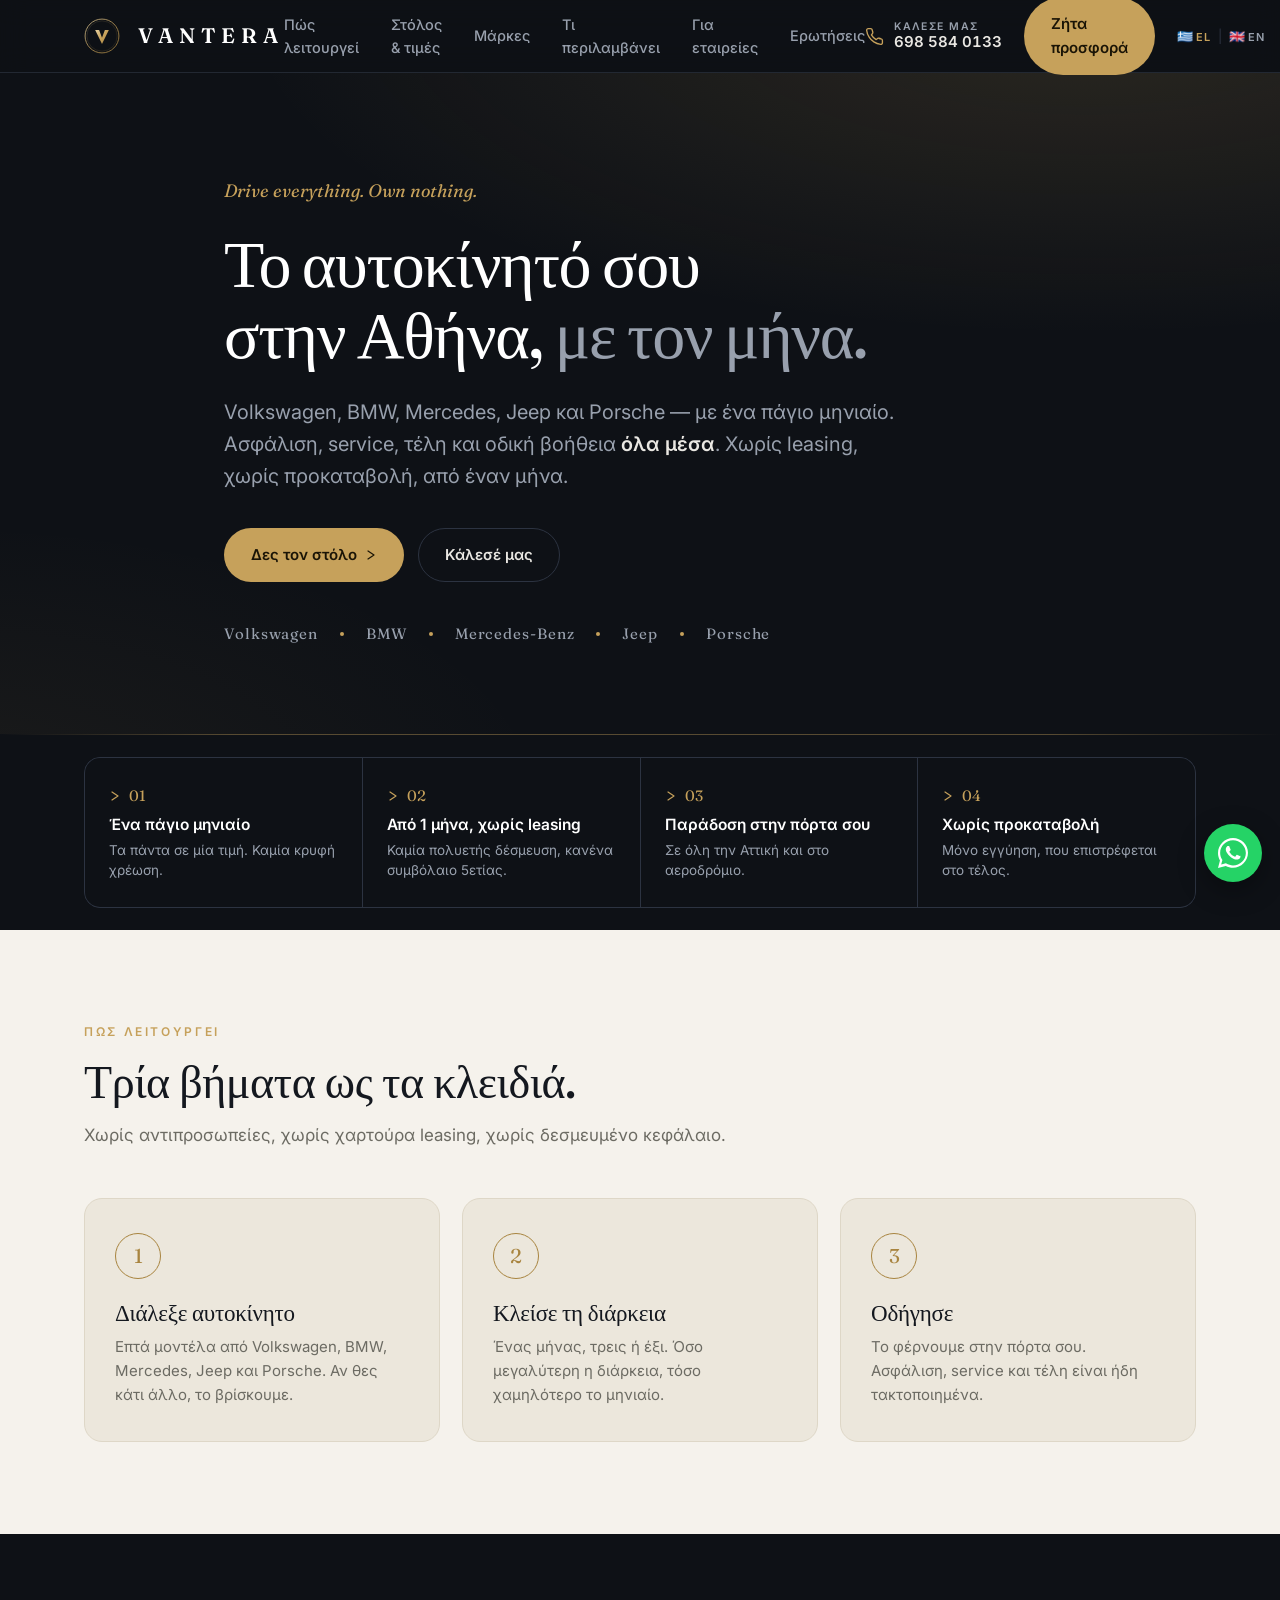
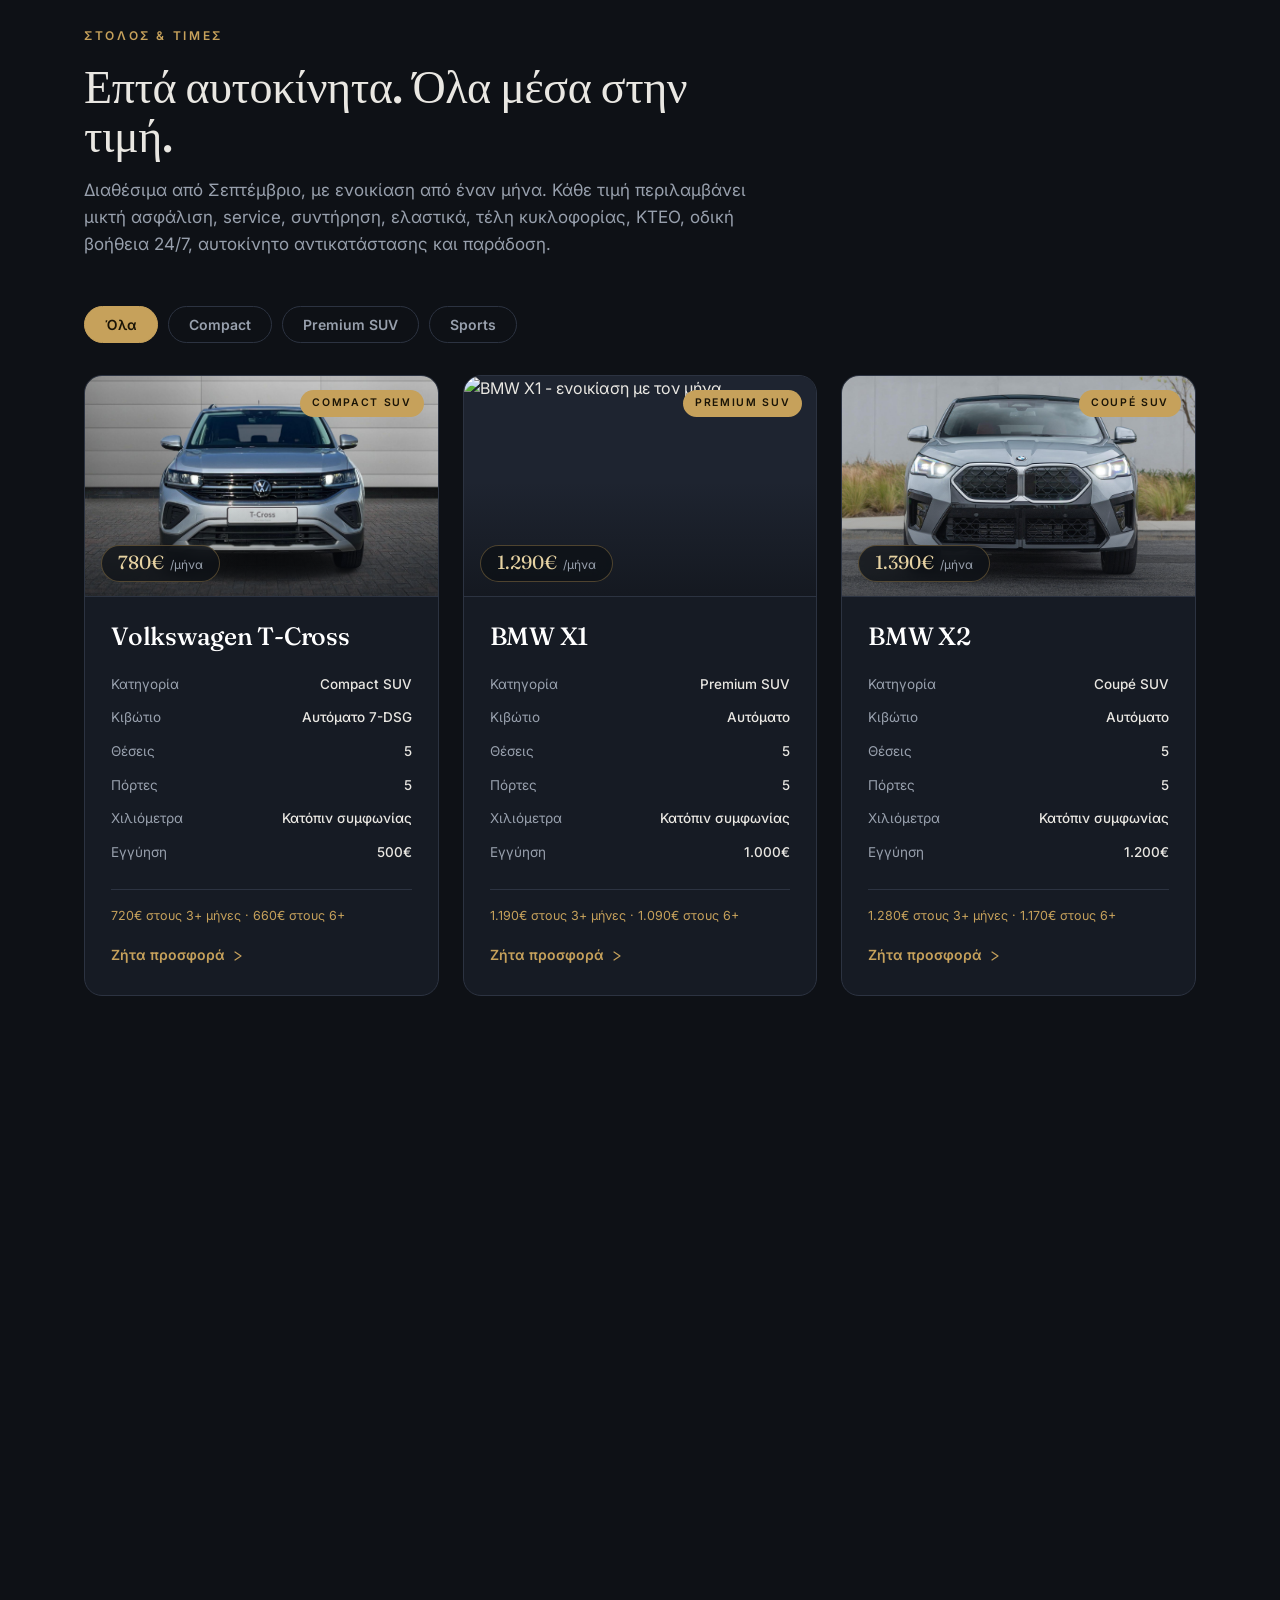
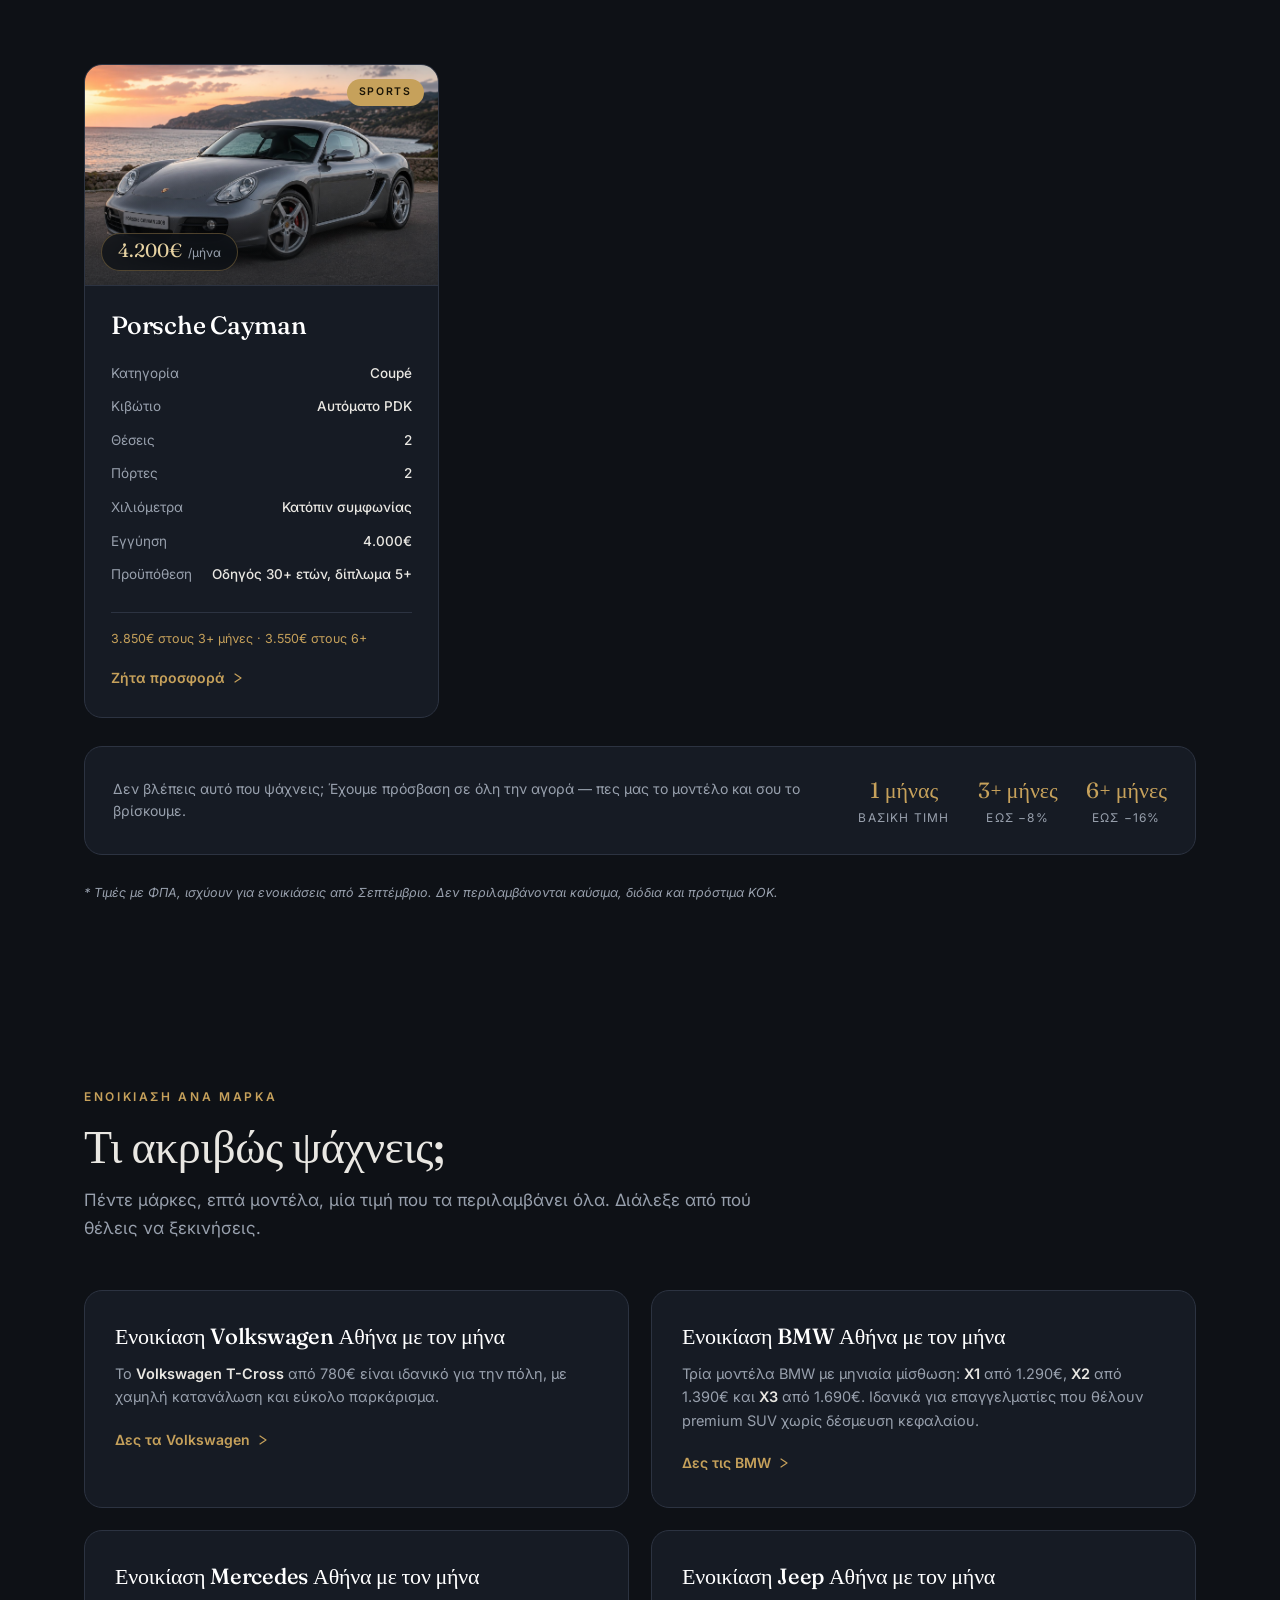
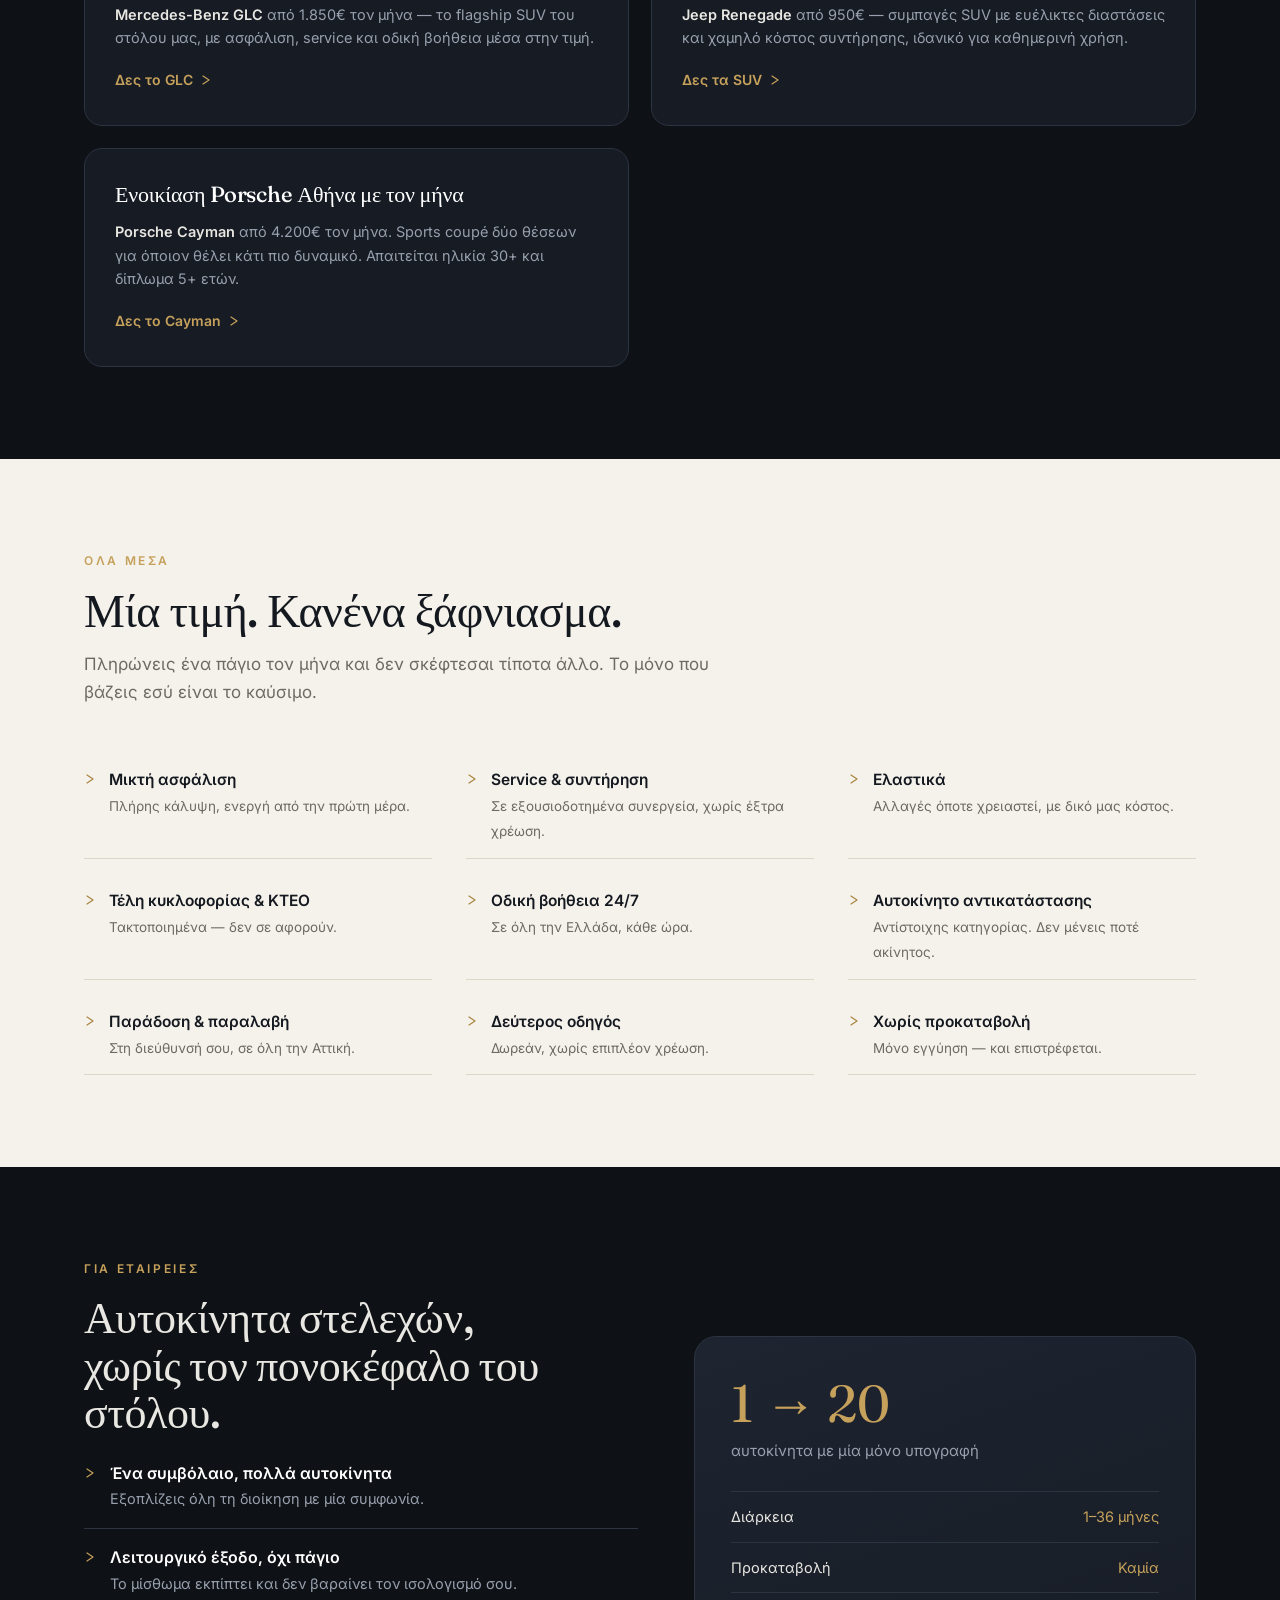
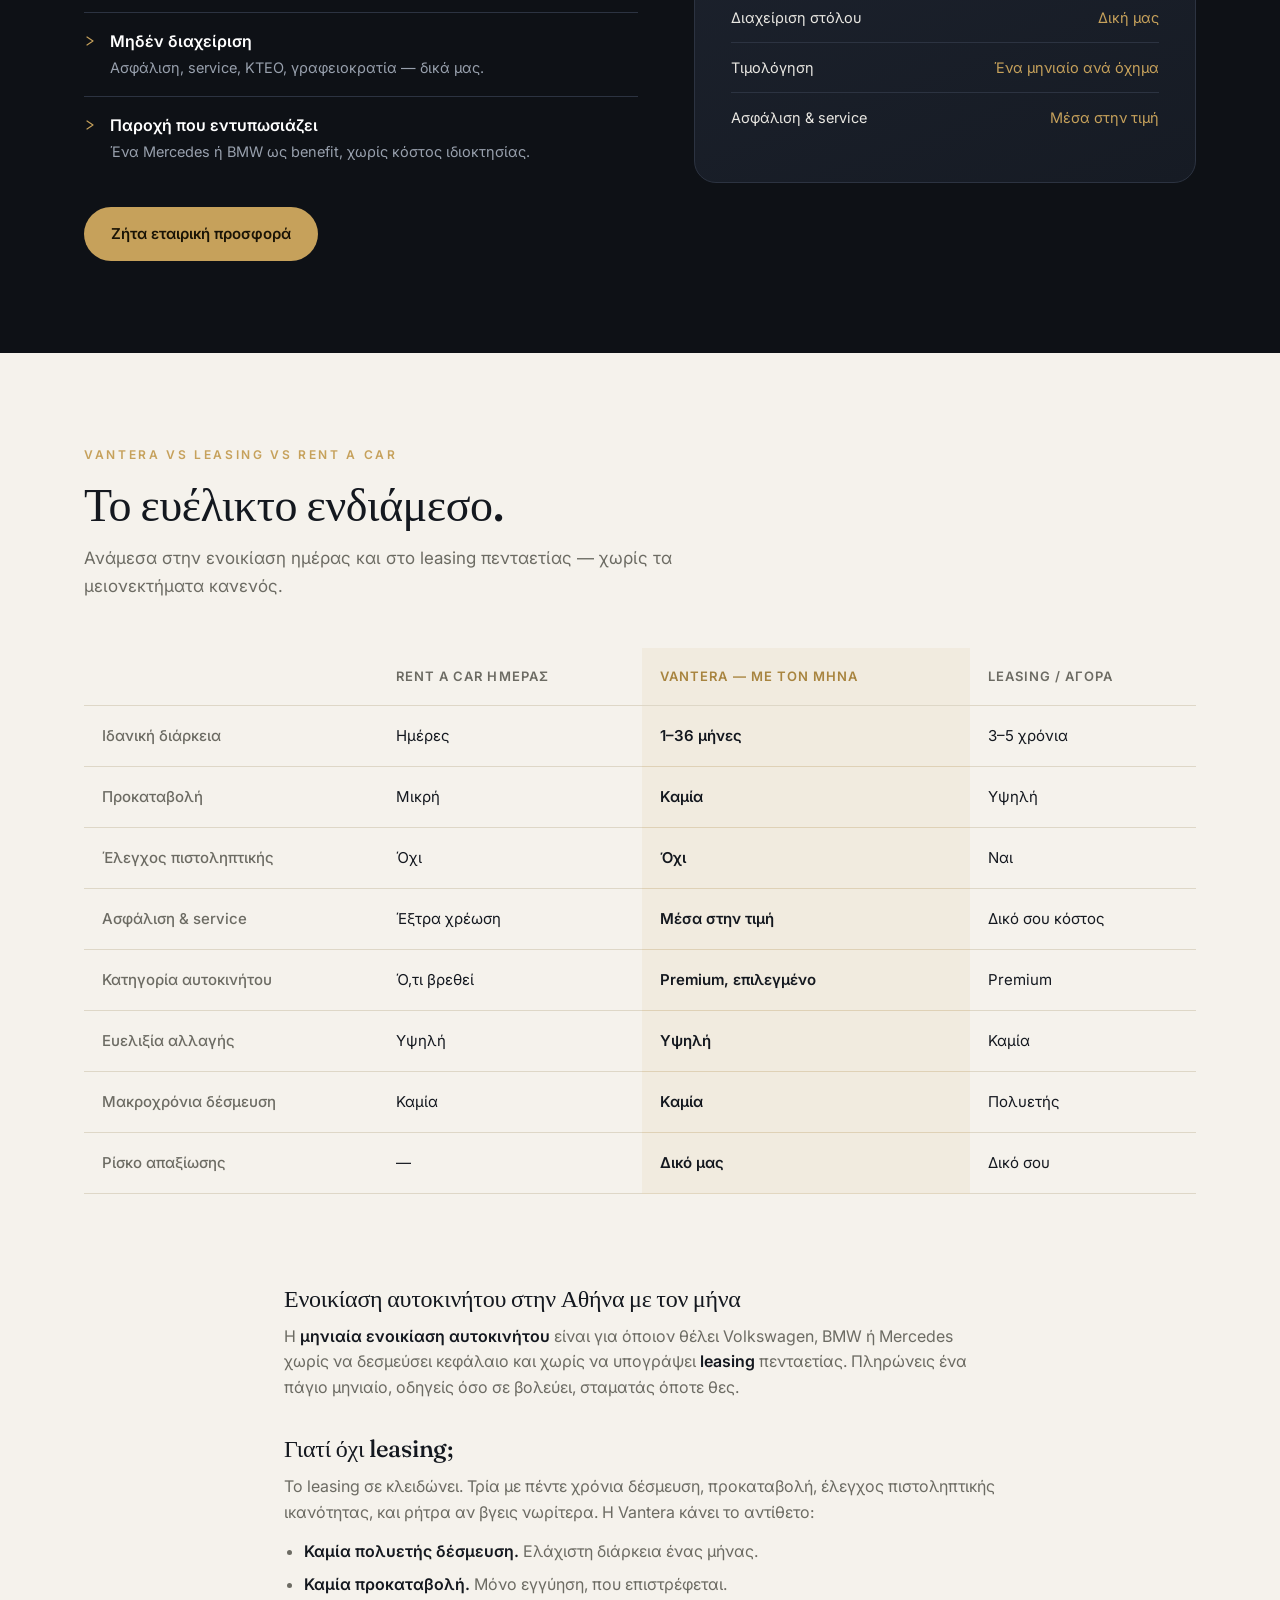
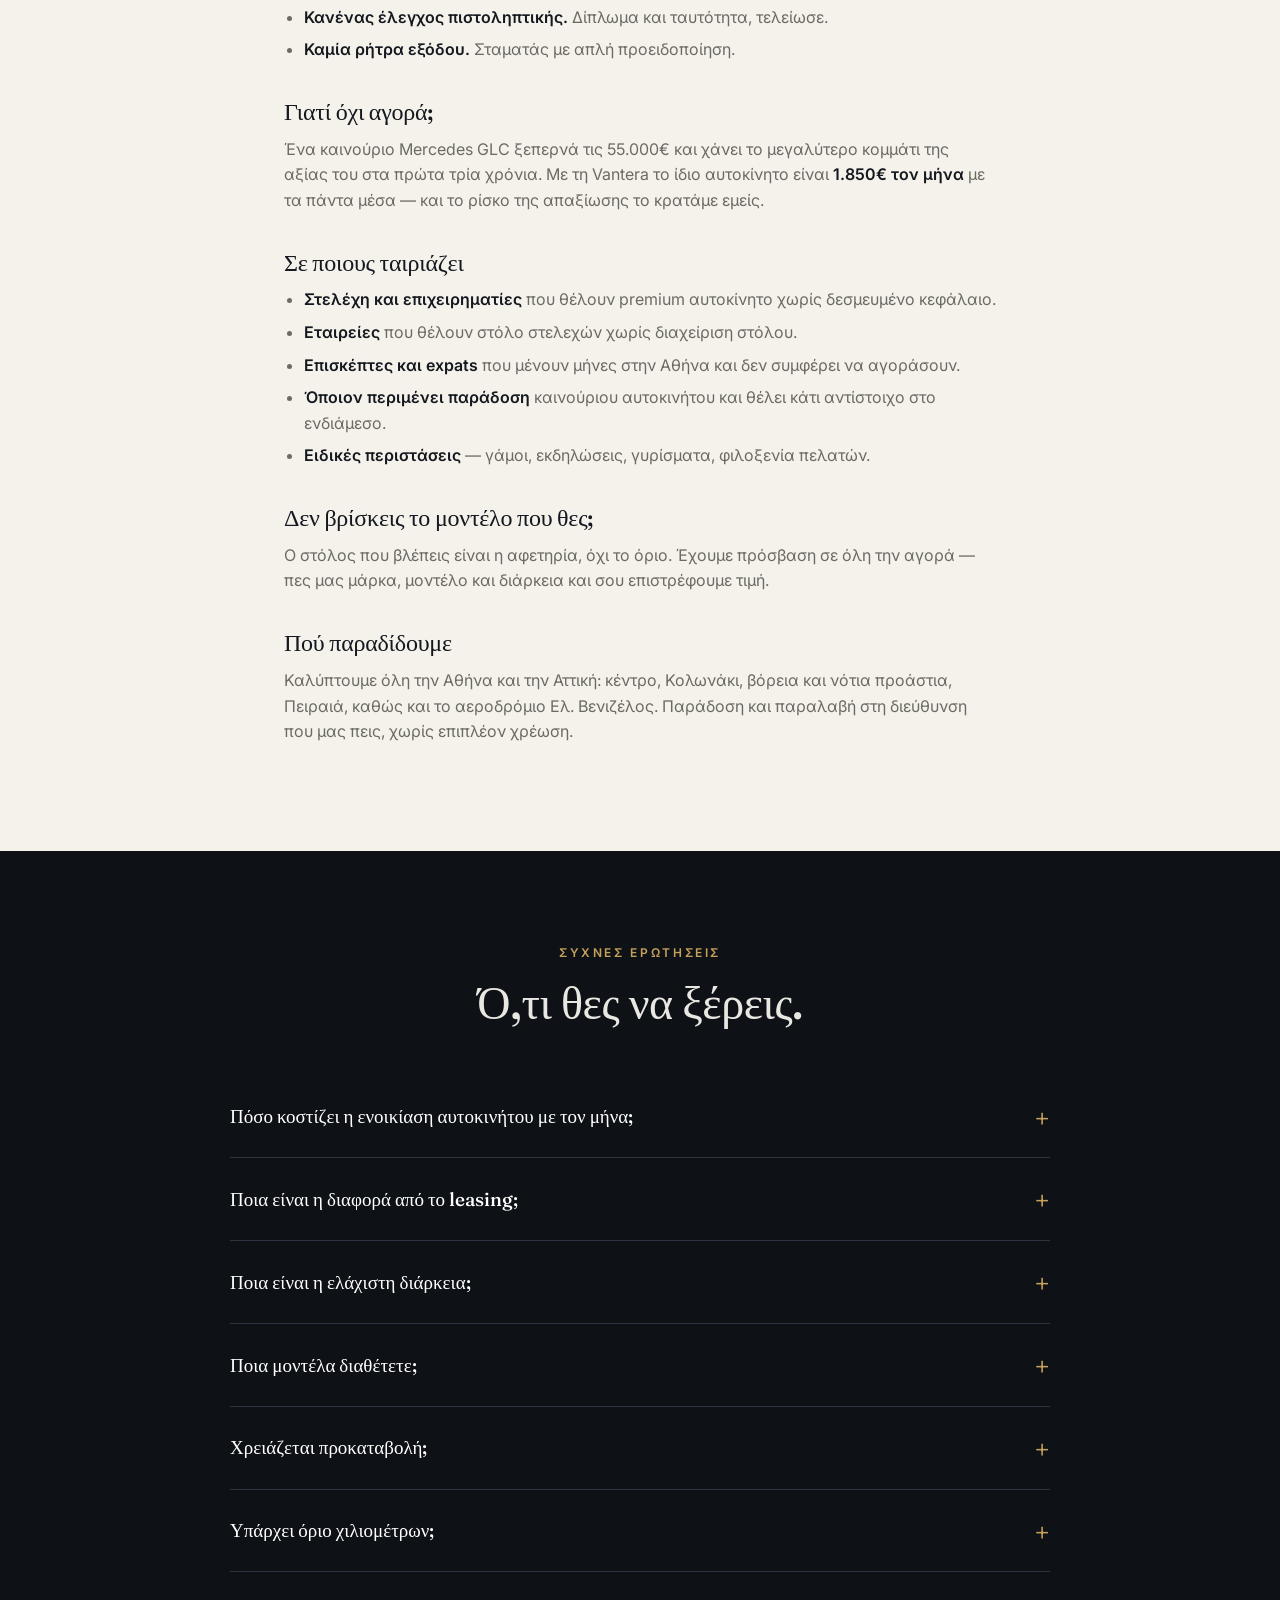
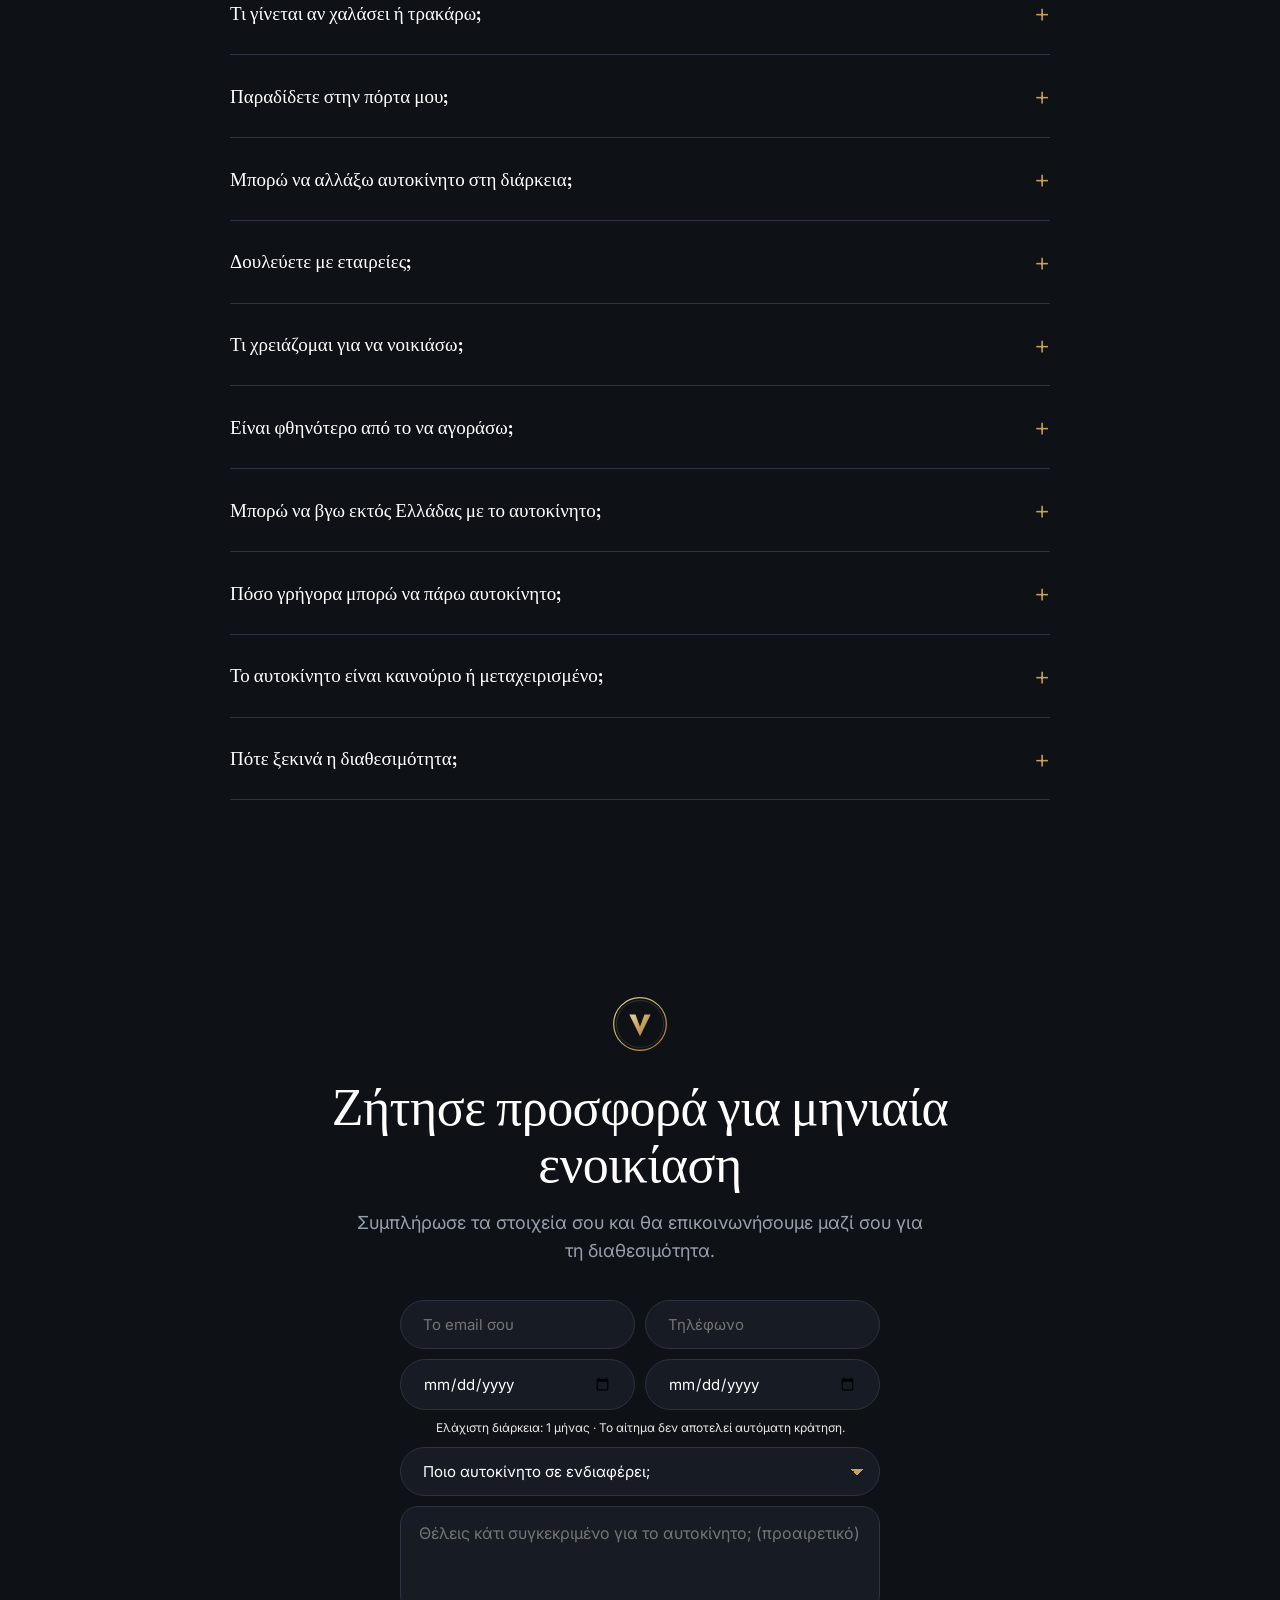
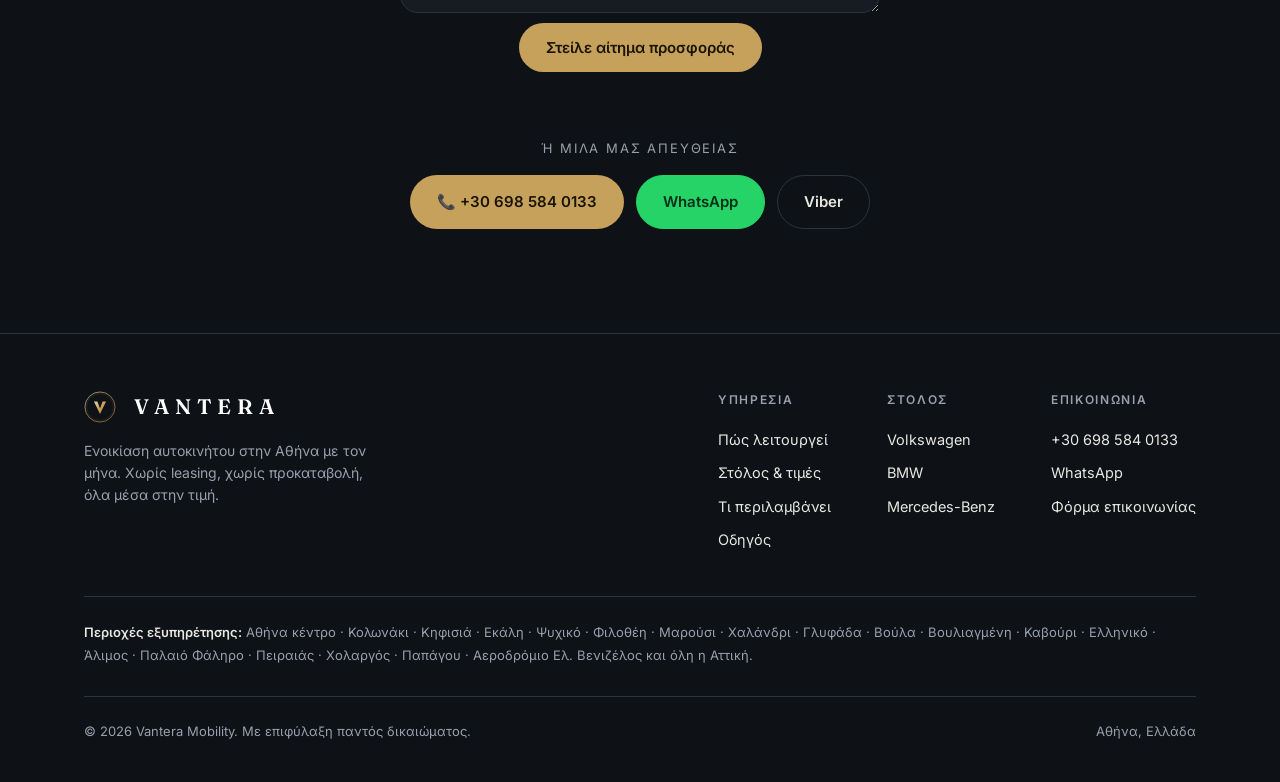
==== commit 50569b2f: "Add files via upload" ====
--- a/index.html
+++ b/index.html
@@ -4,7 +4,7 @@
 <meta charset="UTF-8">
 <meta name="viewport" content="width=device-width, initial-scale=1.0">
 <title>Ενοικίαση Αυτοκινήτου Αθήνα με τον Μήνα — Χωρίς Leasing | Vantera</title>
-<meta name="description" content="Ενοικίαση αυτοκινήτου στην Αθήνα με τον μήνα. Volkswagen, BMW, Mercedes, Suzuki, Jeep, Porsche από 650€. Ασφάλιση, service και οδική βοήθεια όλα μέσα. Χωρίς leasing, χωρίς προκαταβολή.">
+<meta name="description" content="Ενοικίαση αυτοκινήτου στην Αθήνα με τον μήνα. Volkswagen, BMW, Mercedes, Jeep και Porsche από 780€. Ασφάλιση, service και οδική βοήθεια όλα μέσα. Χωρίς leasing, χωρίς προκαταβολή.">
 <meta name="keywords" content="ενοικίαση αυτοκινήτου Αθήνα με τον μήνα, μηνιαία ενοικίαση BMW, ενοικίαση Mercedes Αθήνα, ενοικίαση Volkswagen T-Cross, car rental Athens monthly, ενοικίαση αυτοκινήτου χωρίς leasing">
 <meta name="robots" content="index, follow, max-image-preview:large, max-snippet:-1">
 <meta name="theme-color" content="#0E1116">
@@ -41,7 +41,7 @@
   "@id": "https://www.vantera.gr/#business",
   "name": "Vantera",
   "url": "https://www.vantera.gr/",
-  "description": "Ενοικίαση αυτοκινήτου στην Αθήνα με τον μήνα. Volkswagen, BMW, Mercedes, Suzuki, Jeep, Porsche. Ασφάλιση, service, τέλη κυκλοφορίας, οδική βοήθεια και παράδοση μέσα στην τιμή. Χωρίς leasing και χωρίς προκαταβολή.",
+  "description": "Ενοικίαση αυτοκινήτου στην Αθήνα με τον μήνα. Volkswagen, BMW, Mercedes, Jeep και Porsche. Ασφάλιση, service, τέλη κυκλοφορίας, οδική βοήθεια και παράδοση μέσα στην τιμή. Χωρίς leasing και χωρίς προκαταβολή.",
   "telephone": "+306985840133",
   "priceRange": "€€-€€€€",
   "image": "https://www.vantera.gr/og-image.jpg",
@@ -65,9 +65,7 @@
   },
   "geo": { "@type": "GeoCoordinates", "latitude": 37.9838, "longitude": 23.7275 },
   "makesOffer": [
-    {"@type":"Offer","name":"Volkswagen Polo — ενοικίαση με τον μήνα","price":"650","priceCurrency":"EUR","availability":"https://schema.org/InStock","priceSpecification":{"@type":"UnitPriceSpecification","price":"650","priceCurrency":"EUR","unitCode":"MON","billingIncrement":1},"itemOffered":{"@type":"Car","name":"Volkswagen Polo","brand":{"@type":"Brand","name":"Volkswagen"},"vehicleTransmission":"Αυτόματο","bodyType":"Hatchback"}},
     {"@type":"Offer","name":"Volkswagen T-Cross — ενοικίαση με τον μήνα","price":"780","priceCurrency":"EUR","availability":"https://schema.org/InStock","priceSpecification":{"@type":"UnitPriceSpecification","price":"780","priceCurrency":"EUR","unitCode":"MON","billingIncrement":1},"itemOffered":{"@type":"Car","name":"Volkswagen T-Cross","brand":{"@type":"Brand","name":"Volkswagen"},"vehicleTransmission":"Αυτόματο","bodyType":"SUV"}},
-    {"@type":"Offer","name":"Suzuki Vitara — ενοικίαση με τον μήνα","price":"850","priceCurrency":"EUR","availability":"https://schema.org/InStock","priceSpecification":{"@type":"UnitPriceSpecification","price":"850","priceCurrency":"EUR","unitCode":"MON","billingIncrement":1},"itemOffered":{"@type":"Car","name":"Suzuki Vitara","brand":{"@type":"Brand","name":"Suzuki"},"vehicleTransmission":"Αυτόματο","bodyType":"SUV"}},
     {"@type":"Offer","name":"Jeep Renegade — ενοικίαση με τον μήνα","price":"950","priceCurrency":"EUR","availability":"https://schema.org/InStock","priceSpecification":{"@type":"UnitPriceSpecification","price":"950","priceCurrency":"EUR","unitCode":"MON","billingIncrement":1},"itemOffered":{"@type":"Car","name":"Jeep Renegade","brand":{"@type":"Brand","name":"Jeep"},"vehicleTransmission":"Αυτόματο","bodyType":"SUV"}},
     {"@type":"Offer","name":"BMW X1 — ενοικίαση με τον μήνα","price":"1290","priceCurrency":"EUR","availability":"https://schema.org/InStock","priceSpecification":{"@type":"UnitPriceSpecification","price":"1290","priceCurrency":"EUR","unitCode":"MON","billingIncrement":1},"itemOffered":{"@type":"Car","name":"BMW X1","brand":{"@type":"Brand","name":"BMW"},"vehicleTransmission":"Αυτόματο","bodyType":"SUV"}},
     {"@type":"Offer","name":"BMW X2 — ενοικίαση με τον μήνα","price":"1390","priceCurrency":"EUR","availability":"https://schema.org/InStock","priceSpecification":{"@type":"UnitPriceSpecification","price":"1390","priceCurrency":"EUR","unitCode":"MON","billingIncrement":1},"itemOffered":{"@type":"Car","name":"BMW X2","brand":{"@type":"Brand","name":"BMW"},"vehicleTransmission":"Αυτόματο","bodyType":"SUV"}},
@@ -83,10 +81,10 @@
   "@context": "https://schema.org",
   "@type": "FAQPage",
   "mainEntity": [
-    {"@type":"Question","name":"Πόσο κοστίζει η ενοικίαση αυτοκινήτου στην Αθήνα με τον μήνα;","acceptedAnswer":{"@type":"Answer","text":"Από 650€ τον μήνα για Volkswagen Polo, μέχρι 4.200€ για Porsche Cayman. Στην τιμή περιλαμβάνονται μικτή ασφάλιση, service, συντήρηση, ελαστικά, τέλη κυκλοφορίας, ΚΤΕΟ, οδική βοήθεια 24/7, αυτοκίνητο αντικατάστασης και παράδοση στην πόρτα σου. Πληρώνεις μόνο τα καύσιμα."}},
+    {"@type":"Question","name":"Πόσο κοστίζει η ενοικίαση αυτοκινήτου στην Αθήνα με τον μήνα;","acceptedAnswer":{"@type":"Answer","text":"Από 780€ τον μήνα για Volkswagen T-Cross, μέχρι 4.200€ για Porsche Cayman. Στην τιμή περιλαμβάνονται μικτή ασφάλιση, service, συντήρηση, ελαστικά, τέλη κυκλοφορίας, ΚΤΕΟ, οδική βοήθεια 24/7, αυτοκίνητο αντικατάστασης και παράδοση στην πόρτα σου. Πληρώνεις μόνο τα καύσιμα."}},
     {"@type":"Question","name":"Ποια είναι η διαφορά από το leasing;","acceptedAnswer":{"@type":"Answer","text":"Το leasing σε δεσμεύει 3 με 5 χρόνια, ζητά προκαταβολή και έλεγχο πιστοληπτικής ικανότητας. Εμείς δουλεύουμε με μηνιαίο μίσθωμα από έναν μήνα, χωρίς προκαταβολή και χωρίς πολυετές συμβόλαιο. Σταματάς όποτε θες με απλή προειδοποίηση."}},
     {"@type":"Question","name":"Ποια είναι η ελάχιστη διάρκεια;","acceptedAnswer":{"@type":"Answer","text":"Ένας μήνας. Δεν κάνουμε ημερήσιες ή εβδομαδιαίες ενοικιάσεις. Όσο μεγαλύτερη η διάρκεια, τόσο χαμηλότερο το μηνιαίο — έχουμε ξεχωριστές τιμές για 3+ και 6+ μήνες."}},
-    {"@type":"Question","name":"Ποια μοντέλα διαθέτετε;","acceptedAnswer":{"@type":"Answer","text":"Volkswagen Polo και T-Cross, BMW X1, X2 και X3, Mercedes-Benz GLC, Suzuki Vitara, Jeep Renegade και Porsche Cayman. Αν ψάχνεις κάτι συγκεκριμένο που δεν βλέπεις, το βρίσκουμε."}},
+    {"@type":"Question","name":"Ποια μοντέλα διαθέτετε;","acceptedAnswer":{"@type":"Answer","text":"Volkswagen T-Cross, BMW X1, X2 και X3, Mercedes-Benz GLC, Jeep Renegade και Porsche Cayman. Αν ψάχνεις κάτι συγκεκριμένο που δεν βλέπεις, το βρίσκουμε."}},
     {"@type":"Question","name":"Χρειάζεται προκαταβολή;","acceptedAnswer":{"@type":"Answer","text":"Προκαταβολή δεν υπάρχει. Χρειάζεται μόνο εγγύηση, που ξεκινά από 1.000€ και επιστρέφεται στο τέλος της μίσθωσης."}},
     {"@type":"Question","name":"Υπάρχει όριο χιλιομέτρων;","acceptedAnswer":{"@type":"Answer","text":"Τα χιλιόμετρα συμφωνούνται μαζί με το πακέτο, ανάλογα με τη χρήση σου. Δεν σου επιβάλλουμε ένα τυποποιημένο όριο."}},
     {"@type":"Question","name":"Τι γίνεται αν χαλάσει ή τρακάρω;","acceptedAnswer":{"@type":"Answer","text":"Καλείς την οδική βοήθεια 24/7 και το αναλαμβάνουμε εμείς. Σου δίνουμε αυτοκίνητο αντικατάστασης αντίστοιχης κατηγορίας ώστε να μη μείνεις ακίνητος."}},
@@ -173,14 +171,14 @@
   <div class="wrap hero-inner">
     <p class="kick-en reveal">Drive everything. Own nothing.</p>
     <h1 class="reveal">Το αυτοκίνητό σου<br>στην Αθήνα, <span class="soft">με τον μήνα.</span></h1>
-    <p class="lead reveal">Volkswagen, BMW, Mercedes, Suzuki, Jeep, Porsche — με ένα πάγιο μηνιαίο. Ασφάλιση, service, τέλη και οδική βοήθεια <strong>όλα μέσα</strong>. Χωρίς leasing, χωρίς προκαταβολή, από έναν μήνα.</p>
+    <p class="lead reveal">Volkswagen, BMW, Mercedes, Jeep και Porsche — με ένα πάγιο μηνιαίο. Ασφάλιση, service, τέλη και οδική βοήθεια <strong>όλα μέσα</strong>. Χωρίς leasing, χωρίς προκαταβολή, από έναν μήνα.</p>
     <div class="hero-actions reveal">
       <a href="#fleet" class="btn btn-gold">Δες τον στόλο <svg class="chev" viewBox="0 0 24 24" aria-hidden="true"><use href="#chev"/></svg></a>
       <a href="tel:+306985840133" class="btn btn-ghost">Κάλεσέ μας</a>
     </div>
     <div class="hero-marques reveal" aria-label="Μάρκες στόλου">
       <span>Volkswagen</span><span class="sep"></span><span>BMW</span><span class="sep"></span>
-      <span>Mercedes-Benz</span><span class="sep"></span><span>Suzuki</span><span class="sep"></span>
+      <span>Mercedes-Benz</span><span class="sep"></span>
       <span>Jeep</span><span class="sep"></span><span>Porsche</span>
     </div>
   </div>
@@ -205,7 +203,7 @@
       <p>Χωρίς αντιπροσωπείες, χωρίς χαρτούρα leasing, χωρίς δεσμευμένο κεφάλαιο.</p>
     </div>
     <div class="steps">
-      <div class="step"><div class="num">1</div><h3>Διάλεξε αυτοκίνητο</h3><p>Εννέα μοντέλα από Volkswagen, BMW, Mercedes, Suzuki, Jeep και Porsche. Αν θες κάτι άλλο, το βρίσκουμε.</p></div>
+      <div class="step"><div class="num">1</div><h3>Διάλεξε αυτοκίνητο</h3><p>Επτά μοντέλα από Volkswagen, BMW, Mercedes, Jeep και Porsche. Αν θες κάτι άλλο, το βρίσκουμε.</p></div>
       <div class="step"><div class="num">2</div><h3>Κλείσε τη διάρκεια</h3><p>Ένας μήνας, τρεις ή έξι. Όσο μεγαλύτερη η διάρκεια, τόσο χαμηλότερο το μηνιαίο.</p></div>
       <div class="step"><div class="num">3</div><h3>Οδήγησε</h3><p>Το φέρνουμε στην πόρτα σου. Ασφάλιση, service και τέλη είναι ήδη τακτοποιημένα.</p></div>
     </div>
@@ -217,7 +215,7 @@
   <div class="wrap">
     <div class="sec-head">
       <span class="eyebrow">Στόλος &amp; τιμές</span>
-      <h2>Εννέα αυτοκίνητα. Όλα μέσα στην τιμή.</h2>
+      <h2>Επτά αυτοκίνητα. Όλα μέσα στην τιμή.</h2>
       <p>Διαθέσιμα από Σεπτέμβριο, με ενοικίαση από έναν μήνα. Κάθε τιμή περιλαμβάνει μικτή ασφάλιση, service, συντήρηση, ελαστικά, τέλη κυκλοφορίας, ΚΤΕΟ, οδική βοήθεια 24/7, αυτοκίνητο αντικατάστασης και παράδοση.</p>
     </div>
 
@@ -331,48 +329,6 @@
             <li><span>Εγγύηση</span><b>1.700€</b></li>
           </ul>
           <div class="tiers">1.700€ στους 3+ μήνες · 1.560€ στους 6+</div>
-          <a class="cta" href="#waitlist">Ζήτα προσφορά <svg class="chev" viewBox="0 0 24 24" aria-hidden="true"><use href="#chev"/></svg></a>
-        </div>
-      </article>
-
-      <article class="car" data-cat="compact" data-desc="Η πιο οικονομική επιλογή του στόλου — μικρό hatchback ιδανικό για την πόλη και σύντομες μετακινήσεις.">
-        <div class="car-img">
-          <span class="car-badge">Economy</span>
-          <img class="car-photo" src="images/vw-polo.jpg" alt="Volkswagen Polo - ενοικίαση με τον μήνα" loading="lazy">
-          <div class="car-price-tag"><span class="amt">650€</span><span class="per">/μήνα</span></div>
-        </div>
-        <div class="car-body">
-          <h3>Volkswagen Polo</h3>
-          <ul class="specs">
-            <li><span>Κατηγορία</span><b>Economy</b></li>
-            <li><span>Κιβώτιο</span><b>Αυτόματο</b></li>
-            <li><span>Θέσεις</span><b>5</b></li>
-            <li><span>Πόρτες</span><b>5</b></li>
-            <li><span>Χιλιόμετρα</span><b>Κατόπιν συμφωνίας</b></li>
-            <li><span>Εγγύηση</span><b>400€</b></li>
-          </ul>
-          <div class="tiers">600€ στους 3+ μήνες · 550€ στους 6+</div>
-          <a class="cta" href="#waitlist">Ζήτα προσφορά <svg class="chev" viewBox="0 0 24 24" aria-hidden="true"><use href="#chev"/></svg></a>
-        </div>
-      </article>
-
-      <article class="car" data-cat="compact" data-desc="Συμπαγές SUV με ευέλικτες διαστάσεις, καλή ορατότητα και χαμηλό κόστος συντήρησης.">
-        <div class="car-img">
-          <span class="car-badge">Compact SUV</span>
-          <img class="car-photo" src="images/suzuki-vitara.jpg" alt="Suzuki Vitara - ενοικίαση με τον μήνα" loading="lazy">
-          <div class="car-price-tag"><span class="amt">850€</span><span class="per">/μήνα</span></div>
-        </div>
-        <div class="car-body">
-          <h3>Suzuki Vitara</h3>
-          <ul class="specs">
-            <li><span>Κατηγορία</span><b>Compact SUV</b></li>
-            <li><span>Κιβώτιο</span><b>Αυτόματο</b></li>
-            <li><span>Θέσεις</span><b>5</b></li>
-            <li><span>Πόρτες</span><b>5</b></li>
-            <li><span>Χιλιόμετρα</span><b>Κατόπιν συμφωνίας</b></li>
-            <li><span>Εγγύηση</span><b>500€</b></li>
-          </ul>
-          <div class="tiers">780€ στους 3+ μήνες · 710€ στους 6+</div>
           <a class="cta" href="#waitlist">Ζήτα προσφορά <svg class="chev" viewBox="0 0 24 24" aria-hidden="true"><use href="#chev"/></svg></a>
         </div>
       </article>
@@ -442,13 +398,13 @@
     <div class="sec-head">
       <span class="eyebrow">Ενοικίαση ανά μάρκα</span>
       <h2>Τι ακριβώς ψάχνεις;</h2>
-      <p>Έξι μάρκες, εννέα μοντέλα, μία τιμή που τα περιλαμβάνει όλα. Διάλεξε από πού θέλεις να ξεκινήσεις.</p>
+      <p>Πέντε μάρκες, επτά μοντέλα, μία τιμή που τα περιλαμβάνει όλα. Διάλεξε από πού θέλεις να ξεκινήσεις.</p>
     </div>
     <div class="brands">
 
       <article class="brand-card">
         <h3>Ενοικίαση Volkswagen Αθήνα με τον μήνα</h3>
-        <p>Δύο μοντέλα Volkswagen: <strong>Polo</strong> από 650€ (η πιο οικονομική επιλογή του στόλου) και <strong>T-Cross</strong> από 780€. Ιδανικά για την πόλη, με χαμηλή κατανάλωση και εύκολο παρκάρισμα.</p>
+        <p>Το <strong>Volkswagen T-Cross</strong> από 780€ είναι ιδανικό για την πόλη, με χαμηλή κατανάλωση και εύκολο παρκάρισμα.</p>
         <a class="cta" href="#fleet">Δες τα Volkswagen <svg class="chev" viewBox="0 0 24 24" aria-hidden="true"><use href="#chev"/></svg></a>
       </article>
 
@@ -465,8 +421,8 @@
       </article>
 
       <article class="brand-card">
-        <h3>Ενοικίαση Suzuki &amp; Jeep Αθήνα με τον μήνα</h3>
-        <p><strong>Suzuki Vitara</strong> από 850€ και <strong>Jeep Renegade</strong> από 950€ — συμπαγή SUV με ευέλικτες διαστάσεις και χαμηλό κόστος συντήρησης, ιδανικά για καθημερινή χρήση.</p>
+        <h3>Ενοικίαση Jeep Αθήνα με τον μήνα</h3>
+        <p><strong>Jeep Renegade</strong> από 950€ — συμπαγές SUV με ευέλικτες διαστάσεις και χαμηλό κόστος συντήρησης, ιδανικό για καθημερινή χρήση.</p>
         <a class="cta" href="#fleet">Δες τα SUV <svg class="chev" viewBox="0 0 24 24" aria-hidden="true"><use href="#chev"/></svg></a>
       </article>
 
@@ -598,10 +554,10 @@
       <h2>Ό,τι θες να ξέρεις.</h2>
     </div>
     <div class="faq">
-      <div class="q" aria-expanded="false"><h3><button type="button">Πόσο κοστίζει η ενοικίαση αυτοκινήτου με τον μήνα;<span class="plus" aria-hidden="true">+</span></button></h3><div class="a"><p>Από 650€ τον μήνα για Volkswagen Polo, μέχρι 4.200€ για Porsche Cayman. Στην τιμή περιλαμβάνονται μικτή ασφάλιση, service, συντήρηση, ελαστικά, τέλη κυκλοφορίας, ΚΤΕΟ, οδική βοήθεια 24/7, αυτοκίνητο αντικατάστασης και παράδοση. Πληρώνεις μόνο τα καύσιμα.</p></div></div>
+      <div class="q" aria-expanded="false"><h3><button type="button">Πόσο κοστίζει η ενοικίαση αυτοκινήτου με τον μήνα;<span class="plus" aria-hidden="true">+</span></button></h3><div class="a"><p>Από 780€ τον μήνα για Volkswagen T-Cross, μέχρι 4.200€ για Porsche Cayman. Στην τιμή περιλαμβάνονται μικτή ασφάλιση, service, συντήρηση, ελαστικά, τέλη κυκλοφορίας, ΚΤΕΟ, οδική βοήθεια 24/7, αυτοκίνητο αντικατάστασης και παράδοση. Πληρώνεις μόνο τα καύσιμα.</p></div></div>
       <div class="q" aria-expanded="false"><h3><button type="button">Ποια είναι η διαφορά από το leasing;<span class="plus" aria-hidden="true">+</span></button></h3><div class="a"><p>Το leasing σε δεσμεύει 3 με 5 χρόνια, ζητά προκαταβολή και έλεγχο πιστοληπτικής ικανότητας. Εμείς δουλεύουμε με μηνιαίο μίσθωμα από έναν μήνα, χωρίς προκαταβολή και χωρίς πολυετές συμβόλαιο. Σταματάς όποτε θες με απλή προειδοποίηση.</p></div></div>
       <div class="q" aria-expanded="false"><h3><button type="button">Ποια είναι η ελάχιστη διάρκεια;<span class="plus" aria-hidden="true">+</span></button></h3><div class="a"><p>Ένας μήνας. Δεν κάνουμε ημερήσιες ή εβδομαδιαίες ενοικιάσεις. Όσο μεγαλύτερη η διάρκεια, τόσο χαμηλότερο το μηνιαίο — έχουμε ξεχωριστές τιμές για 3+ και 6+ μήνες.</p></div></div>
-      <div class="q" aria-expanded="false"><h3><button type="button">Ποια μοντέλα διαθέτετε;<span class="plus" aria-hidden="true">+</span></button></h3><div class="a"><p>Volkswagen Polo και T-Cross. BMW X1, X2 και X3. Mercedes-Benz GLC. Suzuki Vitara. Jeep Renegade. Porsche Cayman. Αν ψάχνεις κάτι που δεν βλέπεις στον στόλο, πες μας μάρκα και μοντέλο — έχουμε πρόσβαση σε όλη την αγορά και σου το βρίσκουμε.</p></div></div>
+      <div class="q" aria-expanded="false"><h3><button type="button">Ποια μοντέλα διαθέτετε;<span class="plus" aria-hidden="true">+</span></button></h3><div class="a"><p>Volkswagen T-Cross. BMW X1, X2 και X3. Mercedes-Benz GLC. Jeep Renegade. Porsche Cayman. Αν ψάχνεις κάτι που δεν βλέπεις στον στόλο, πες μας μάρκα και μοντέλο — έχουμε πρόσβαση σε όλη την αγορά και σου το βρίσκουμε.</p></div></div>
       <div class="q" aria-expanded="false"><h3><button type="button">Χρειάζεται προκαταβολή;<span class="plus" aria-hidden="true">+</span></button></h3><div class="a"><p>Προκαταβολή δεν υπάρχει. Χρειάζεται μόνο εγγύηση, από 1.000€ ανάλογα με το μοντέλο, που σου επιστρέφεται στο τέλος της μίσθωσης.</p></div></div>
       <div class="q" aria-expanded="false"><h3><button type="button">Υπάρχει όριο χιλιομέτρων;<span class="plus" aria-hidden="true">+</span></button></h3><div class="a"><p>Τα χιλιόμετρα συμφωνούνται μαζί με το πακέτο, ανάλογα με τη χρήση σου. Δεν σου επιβάλλουμε ένα τυποποιημένο όριο — μας λες πόσο οδηγείς και το χτίζουμε γύρω από αυτό.</p></div></div>
       <div class="q" aria-expanded="false"><h3><button type="button">Τι γίνεται αν χαλάσει ή τρακάρω;<span class="plus" aria-hidden="true">+</span></button></h3><div class="a"><p>Καλείς την οδική βοήθεια 24/7 και το αναλαμβάνουμε. Σου δίνουμε αυτοκίνητο αντικατάστασης αντίστοιχης κατηγορίας ώστε να μη μείνεις ακίνητος. Η μικτή ασφάλιση καλύπτει τη ζημιά, με απαλλαγή που ορίζεται στο συμβόλαιο.</p></div></div>
@@ -613,7 +569,7 @@
       <div class="q" aria-expanded="false"><h3><button type="button">Μπορώ να βγω εκτός Ελλάδας με το αυτοκίνητο;<span class="plus" aria-hidden="true">+</span></button></h3><div class="a"><p>Με προηγούμενη έγγραφη συμφωνία, ναι. Χρειάζεται πράσινη κάρτα και ενημέρωση του ασφαλιστηρίου, οπότε πες μας από πριν.</p></div></div>
       <div class="q" aria-expanded="false"><h3><button type="button">Πόσο γρήγορα μπορώ να πάρω αυτοκίνητο;<span class="plus" aria-hidden="true">+</span></button></h3><div class="a"><p>Αν το μοντέλο είναι διαθέσιμο, συνήθως εντός 48 ωρών από την υπογραφή. Για συγκεκριμένο μοντέλο ή χρώμα που δεν έχουμε στον στόλο, δώσε μας 7-10 ημέρες.</p></div></div>
       <div class="q" aria-expanded="false"><h3><button type="button">Το αυτοκίνητο είναι καινούριο ή μεταχειρισμένο;<span class="plus" aria-hidden="true">+</span></button></h3><div class="a"><p>Ο στόλος αποτελείται από πρόσφατα μοντέλα με πλήρες ιστορικό service. Κάθε αυτοκίνητο ελέγχεται και καθαρίζεται πριν από κάθε παράδοση.</p></div></div>
-      <div class="q" aria-expanded="false"><h3><button type="button">Πότε ξεκινά η διαθεσιμότητα;<span class="plus" aria-hidden="true">+</span></button></h3><div class="a"><p>Ο στόλος είναι διαθέσιμος από Σεπτέμβριο. Κλείσε το αυτοκίνητό σου τώρα και κλειδώνεις την τιμή.</p></div></div>
+      <div class="q" aria-expanded="false"><h3><button type="button">Πότε ξεκινά η διαθεσιμότητα;<span class="plus" aria-hidden="true">+</span></button></h3><div class="a"><p>Ο στόλος είναι διαθέσιμος από Σεπτέμβριο. Στείλε μας το αίτημά σου τώρα για να ελέγξουμε τη διαθεσιμότητα και την τιμή.</p></div></div>
     </div>
   </div>
 </section>
@@ -622,25 +578,32 @@
 <section class="cta-band" id="waitlist">
   <div class="wrap">
     <div style="display:flex;justify-content:center;margin-bottom:26px"><svg style="width:56px;height:56px" aria-hidden="true"><use href="#v-emblem"/></svg></div>
-    <h2>Κλείσε το αυτοκίνητό σου<br>για τον Σεπτέμβριο.</h2>
-    <p>Άφησε το email σου και σου στέλνουμε προσφορά με τη διαθεσιμότητα του στόλου.</p>
+    <h2>Ζήτησε προσφορά για μηνιαία ενοικίαση</h2>
+    <p>Συμπλήρωσε τα στοιχεία σου και θα επικοινωνήσουμε μαζί σου για τη διαθεσιμότητα.</p>
     <form class='form' id='waitForm' method='POST' name='leads'>
       <input type="hidden" name="form-name" value="leads">
       <p style="display:none"><label>Μην συμπληρώσετε: <input name="company"></label></p>
       <label for="email" class="sr-only">Email</label>
       <input type="email" id="email" name="email" placeholder="Το email σου" required autocomplete="email">
       <label for="phone" class="sr-only">Τηλέφωνο</label>
-      <input type="tel" id="phone" name="phone" placeholder="Τηλέφωνο (προαιρετικό)" autocomplete="tel">
+      <input type="tel" id="phone" name="phone" placeholder="Τηλέφωνο" required autocomplete="tel">
+      <label for="startDate" class="sr-only">Έναρξη ενοικίασης</label>
+      <input type="date" id="startDate" name="start_date" required aria-label="Έναρξη ενοικίασης">
+      <label for="endDate" class="sr-only">Λήξη ενοικίασης</label>
+      <input type="date" id="endDate" name="end_date" required aria-label="Λήξη ενοικίασης">
+      <div class="form-hint">Ελάχιστη διάρκεια: 1 μήνας · Το αίτημα δεν αποτελεί αυτόματη κράτηση.</div>
       <label for="car" class="sr-only">Αυτοκίνητο</label>
       <select id="car" name="car" aria-label="Αυτοκίνητο που σε ενδιαφέρει">
         <option value="">Ποιο αυτοκίνητο σε ενδιαφέρει;</option>
-        <option>Volkswagen Polo</option><option>Volkswagen T-Cross</option>
+        <option>Volkswagen T-Cross</option>
         <option>BMW X1</option><option>BMW X2</option><option>BMW X3</option>
-        <option>Mercedes GLC</option><option>Suzuki Vitara</option>
+        <option>Mercedes GLC</option>
         <option>Jeep Renegade</option><option>Porsche Cayman</option>
         <option>Κάτι άλλο</option>
       </select>
-      <button type="submit" class="btn btn-gold">Στείλε μου προσφορά</button>
+      <label for="notes" class="sr-only">Σημειώσεις</label>
+      <textarea id="notes" name="notes" placeholder="Θέλεις κάτι συγκεκριμένο για το αυτοκίνητο; (προαιρετικό)" rows="3"></textarea>
+      <button type="submit" class="btn btn-gold">Στείλε αίτημα προσφοράς</button>
       <div class="ok" id="okMsg" role="status"></div>
     </form>
     <div class="cta-direct">
--- a/styles.css
+++ b/styles.css
@@ -268,6 +268,9 @@
     background-position:calc(100% - 22px) 21px,calc(100% - 16px) 21px;
     background-size:6px 6px,6px 6px;background-repeat:no-repeat}
   .form input:focus,.form select:focus{outline:none;border-color:var(--gold)}
+  .form textarea{flex:1 1 100%;min-width:220px;background:var(--ink);border:1px solid var(--line);border-radius:18px;color:#fff;padding:14px 18px;font:inherit;resize:vertical}
+  .form textarea:focus{outline:none;border-color:var(--gold)}
+  .form-hint{width:100%;color:var(--muted);font-size:12px;text-align:center;margin-top:-2px}
   .form select option{background:var(--ink);color:#fff}
   .form .ok{color:var(--gold);font-size:14.5px;width:100%;margin-top:6px;min-height:20px}
   .cta-direct{margin-top:30px}
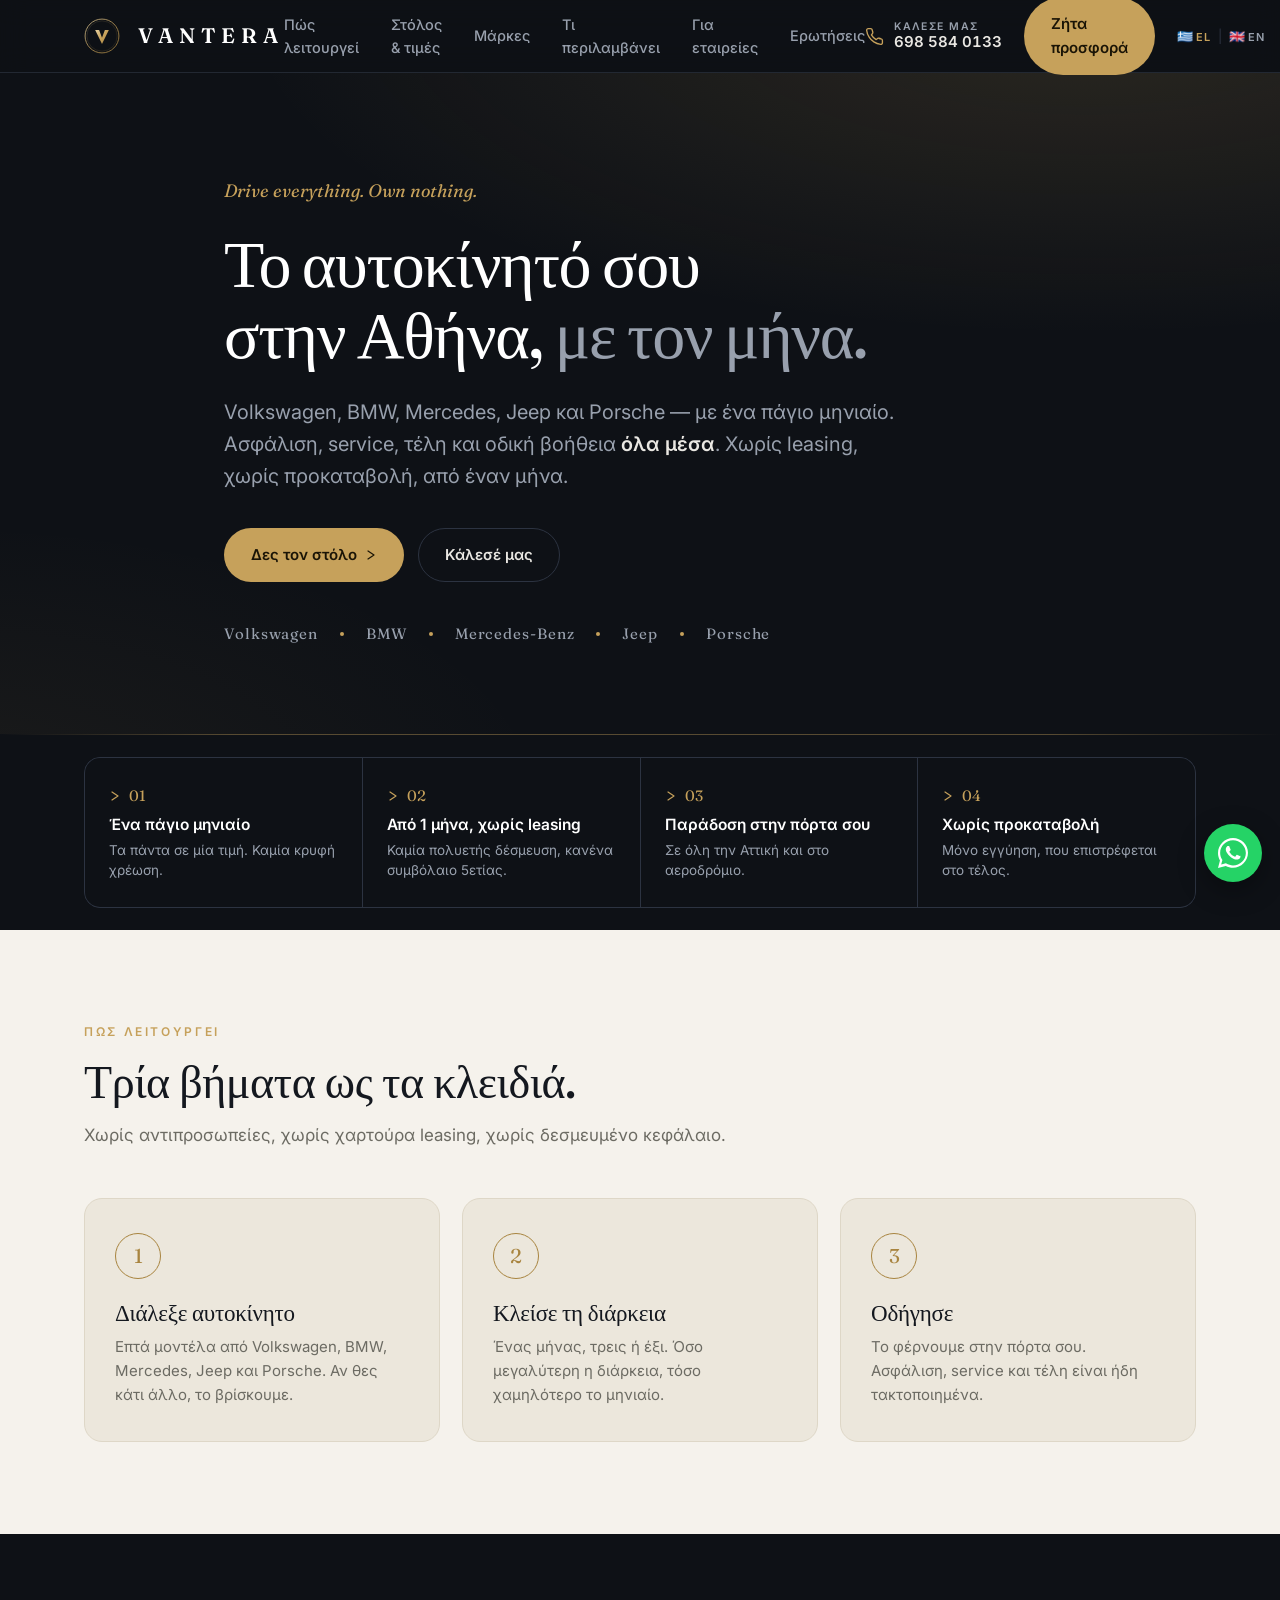
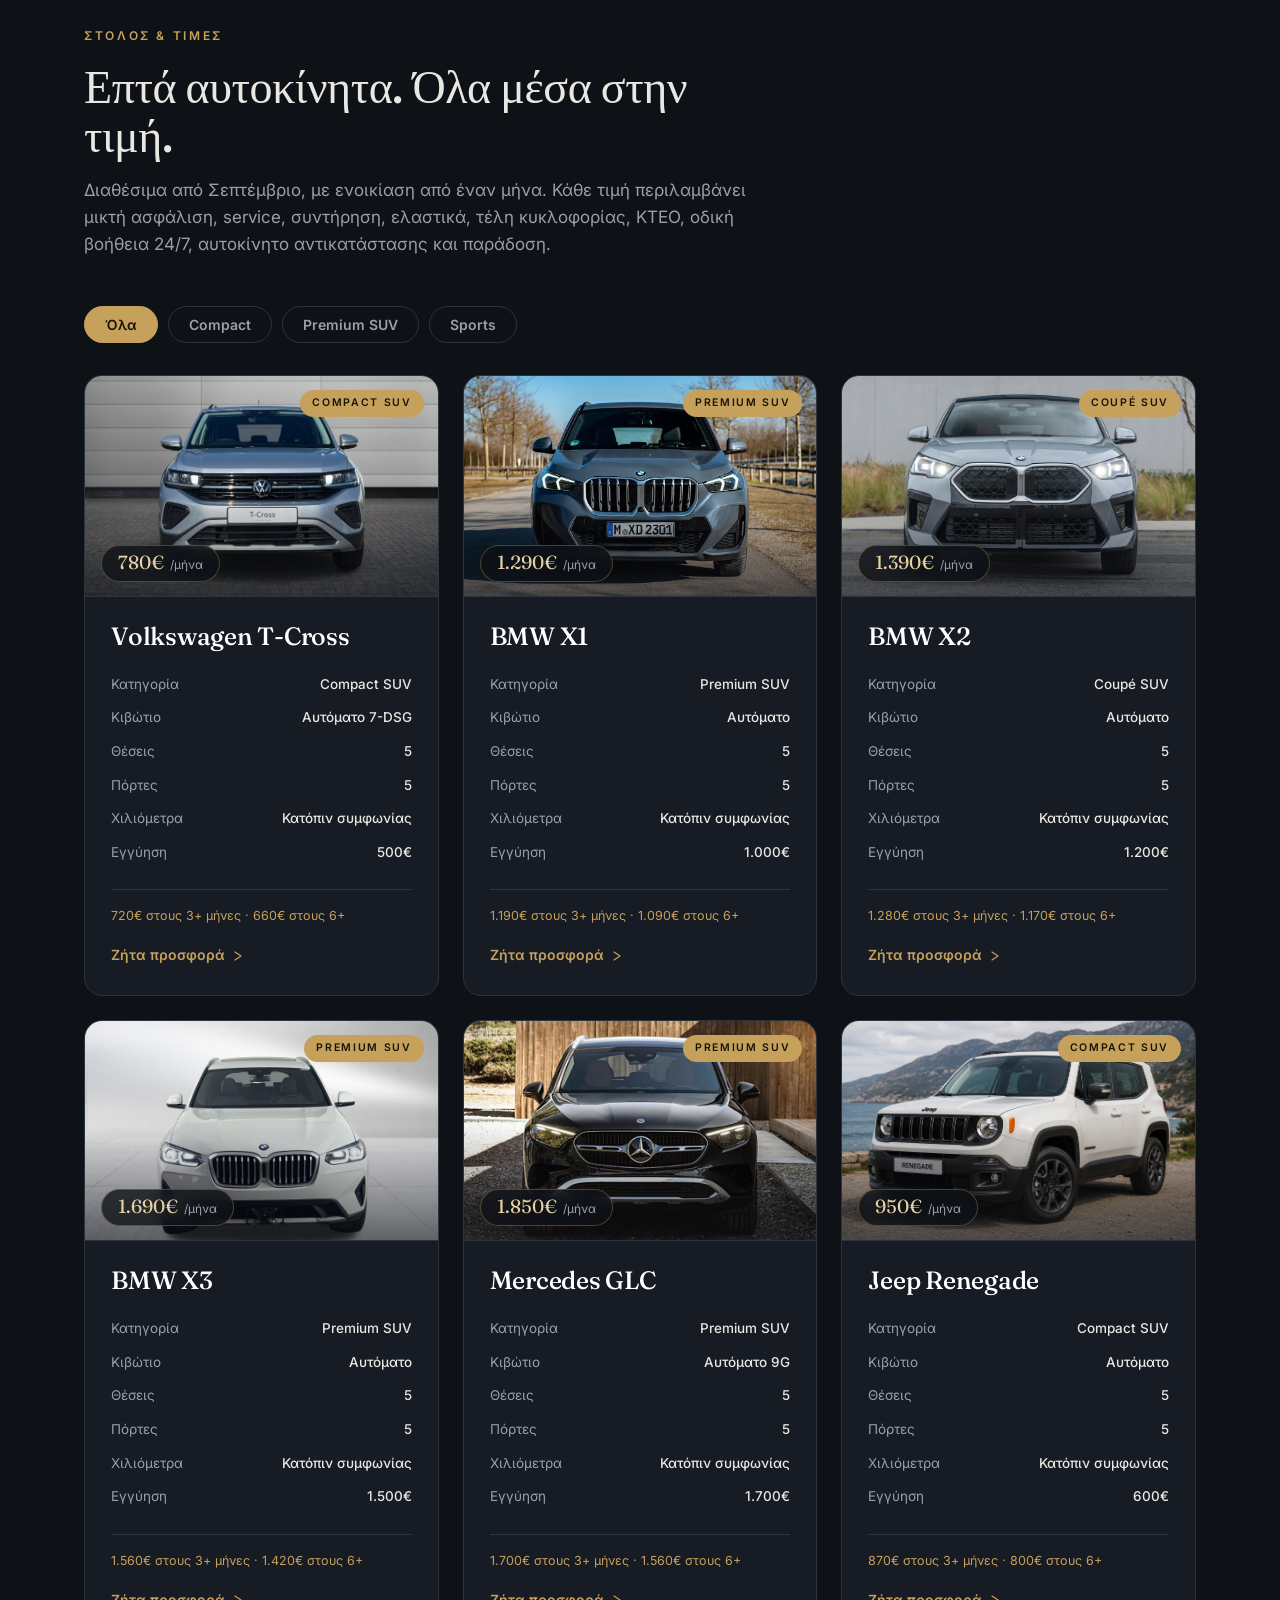
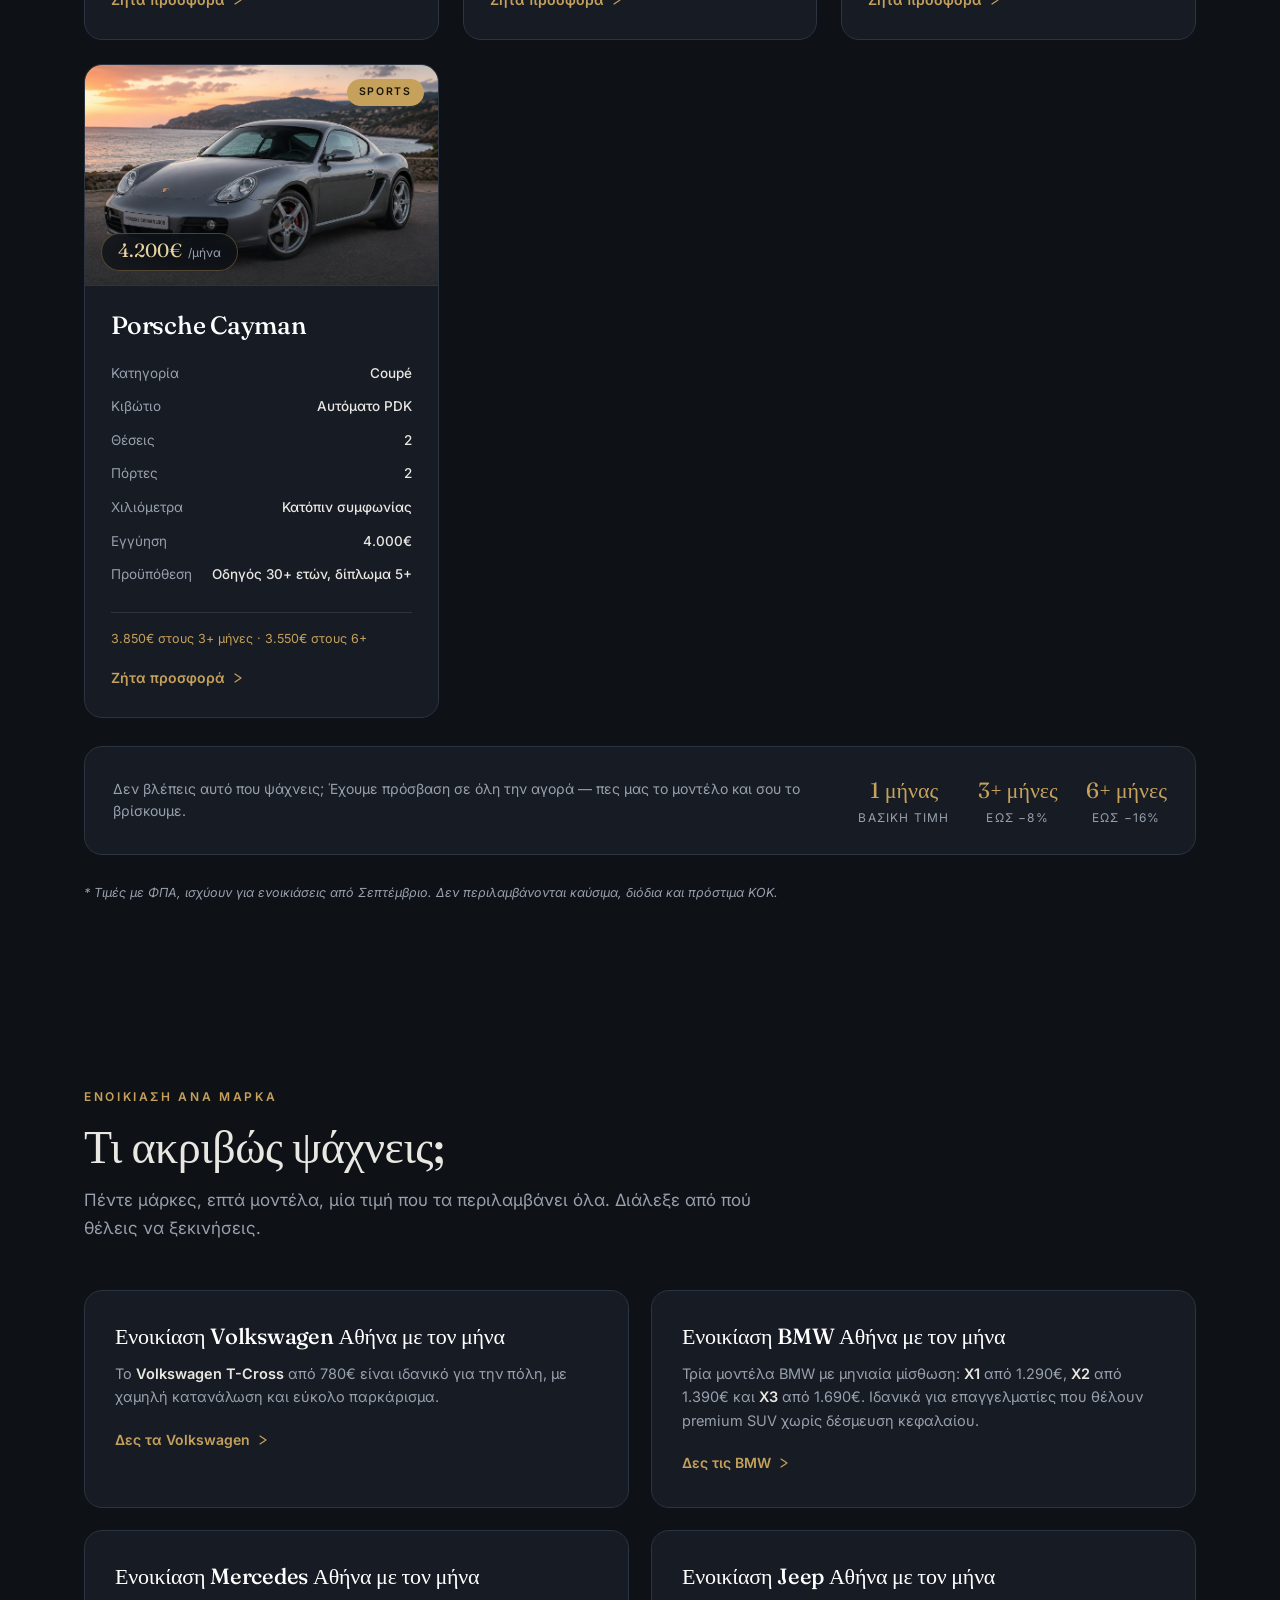
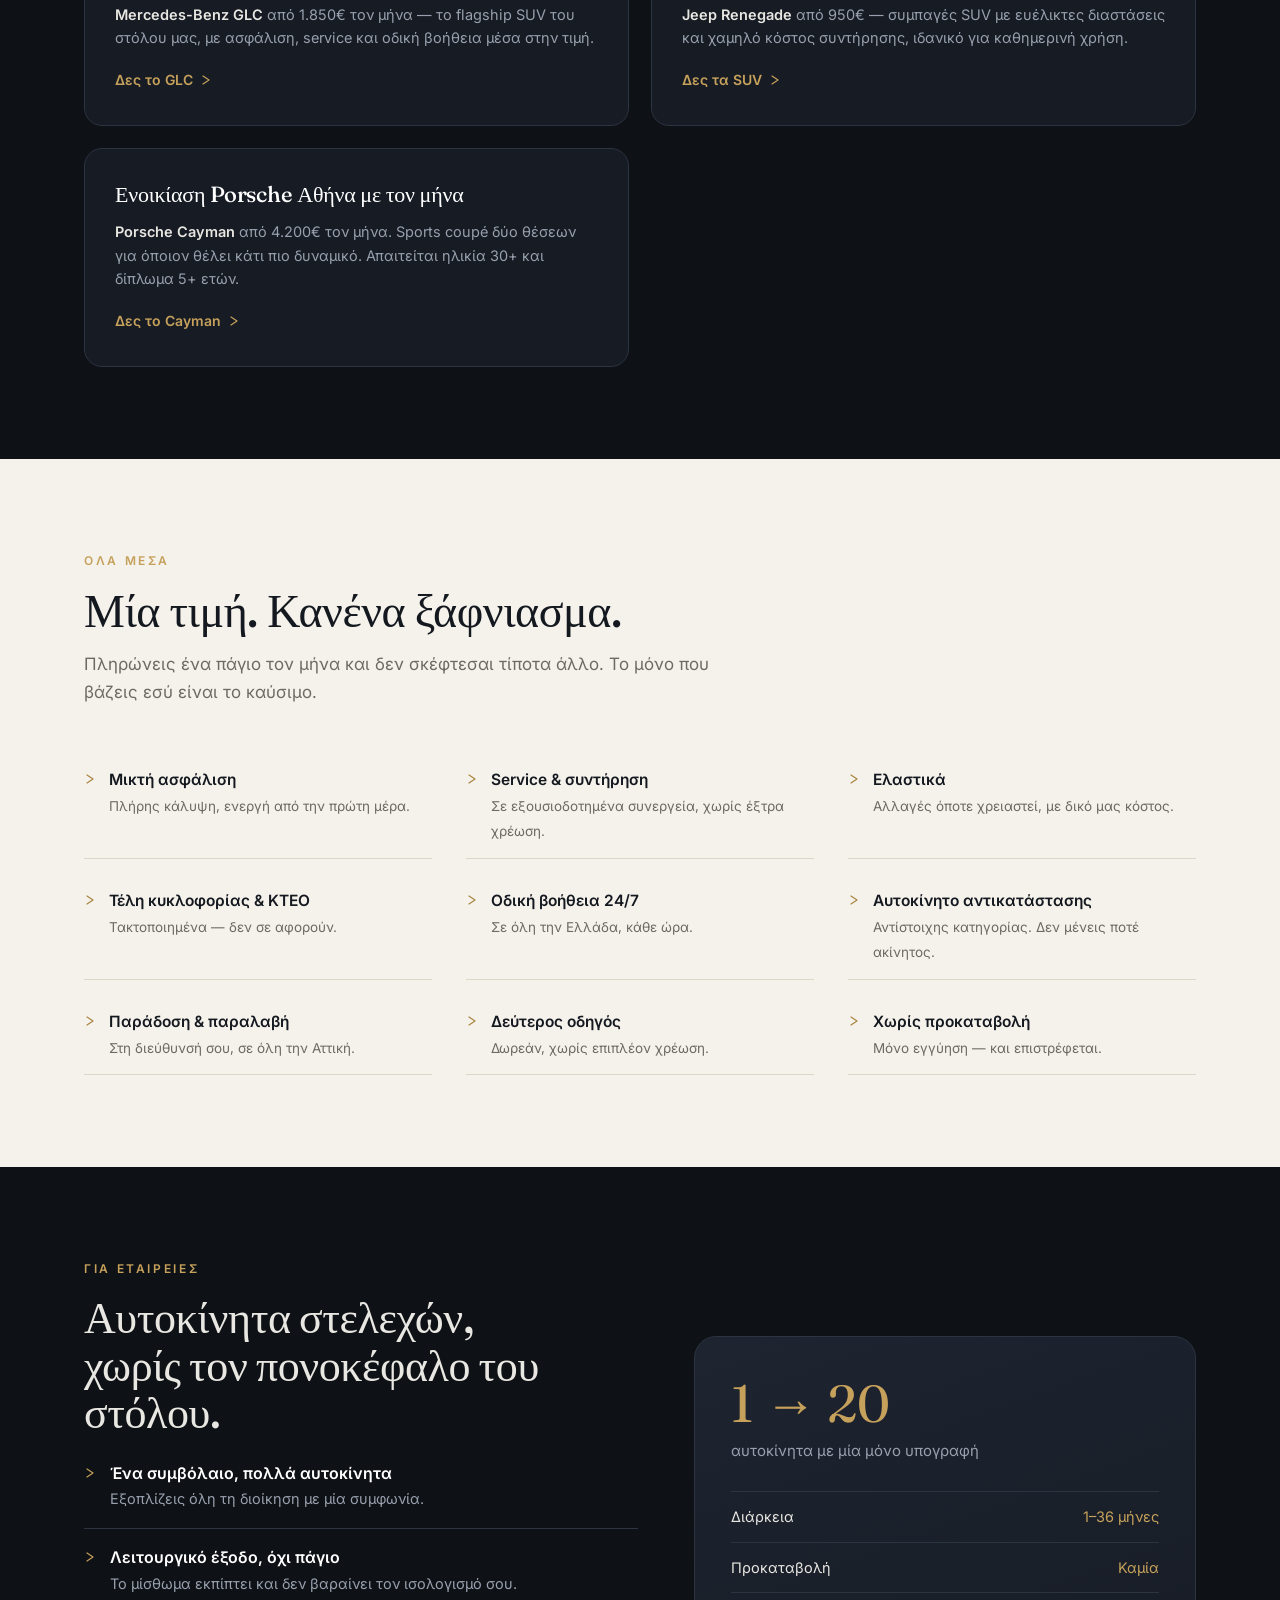
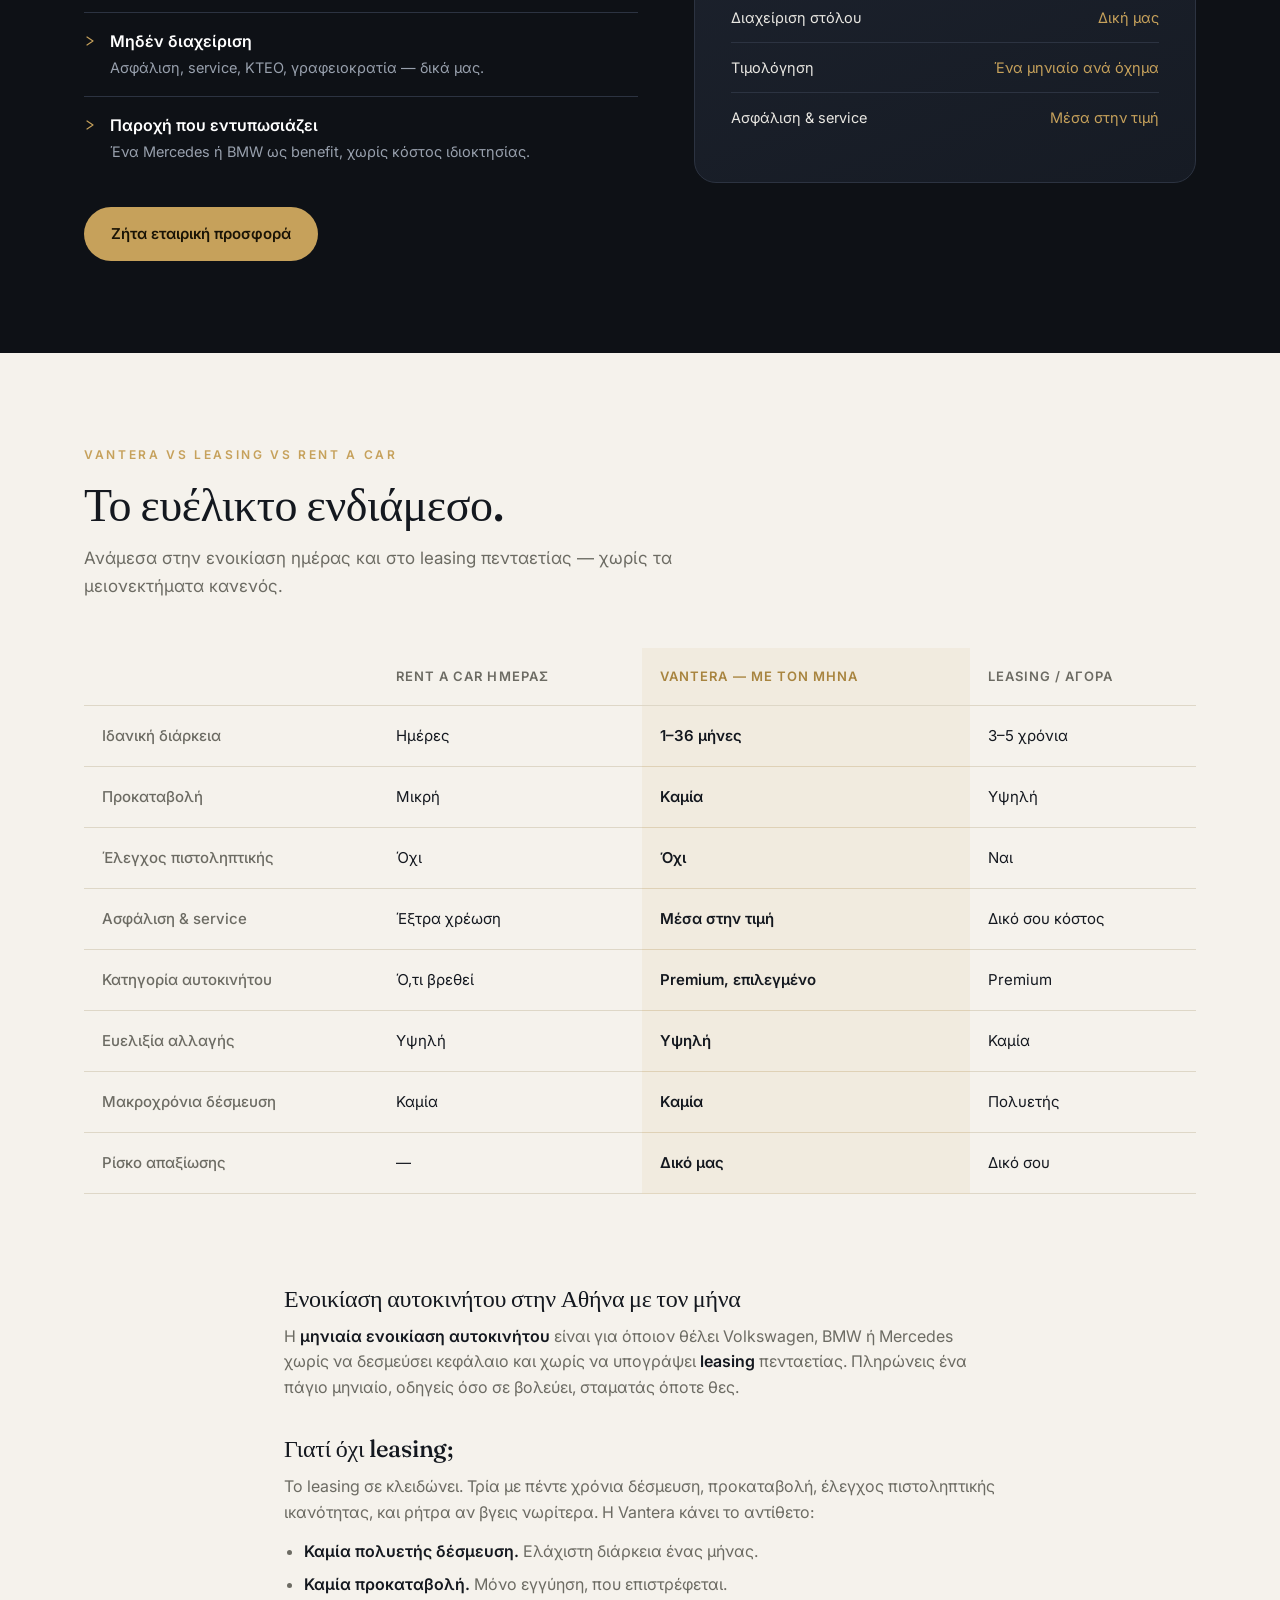
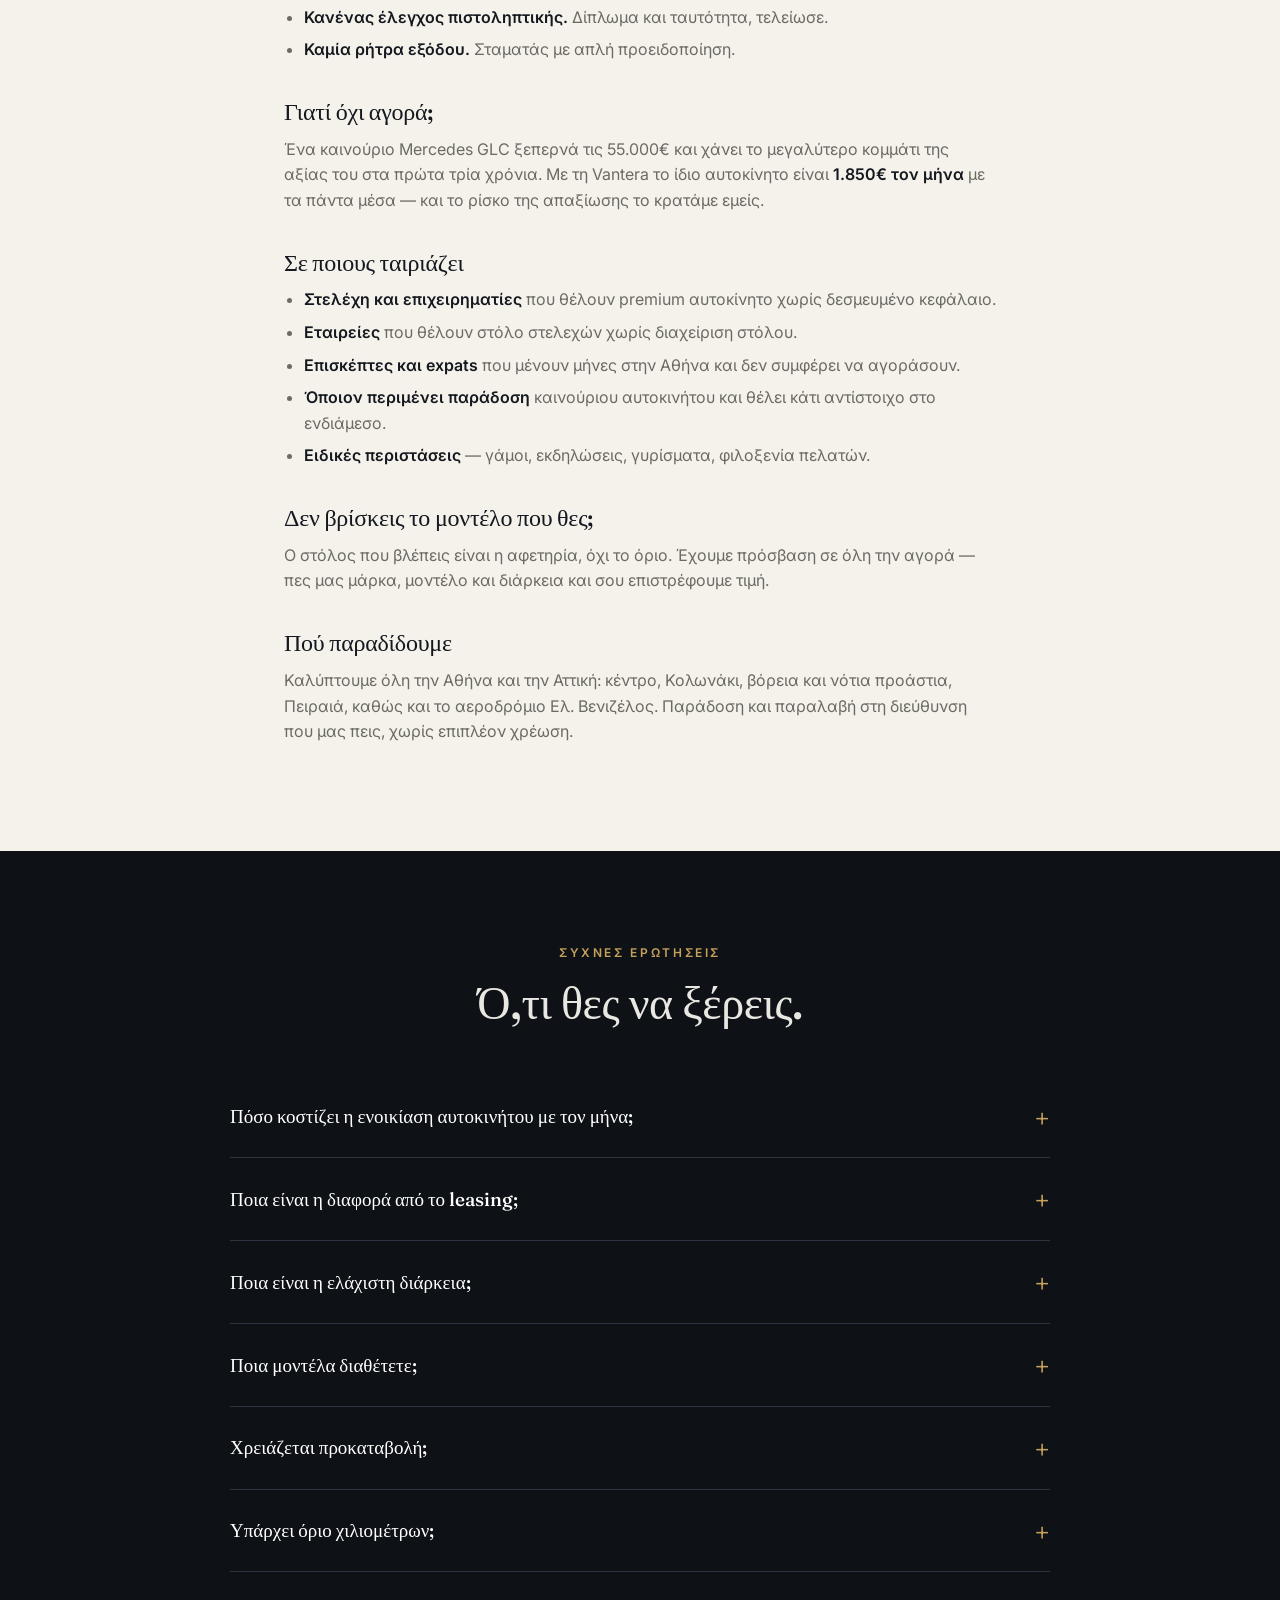
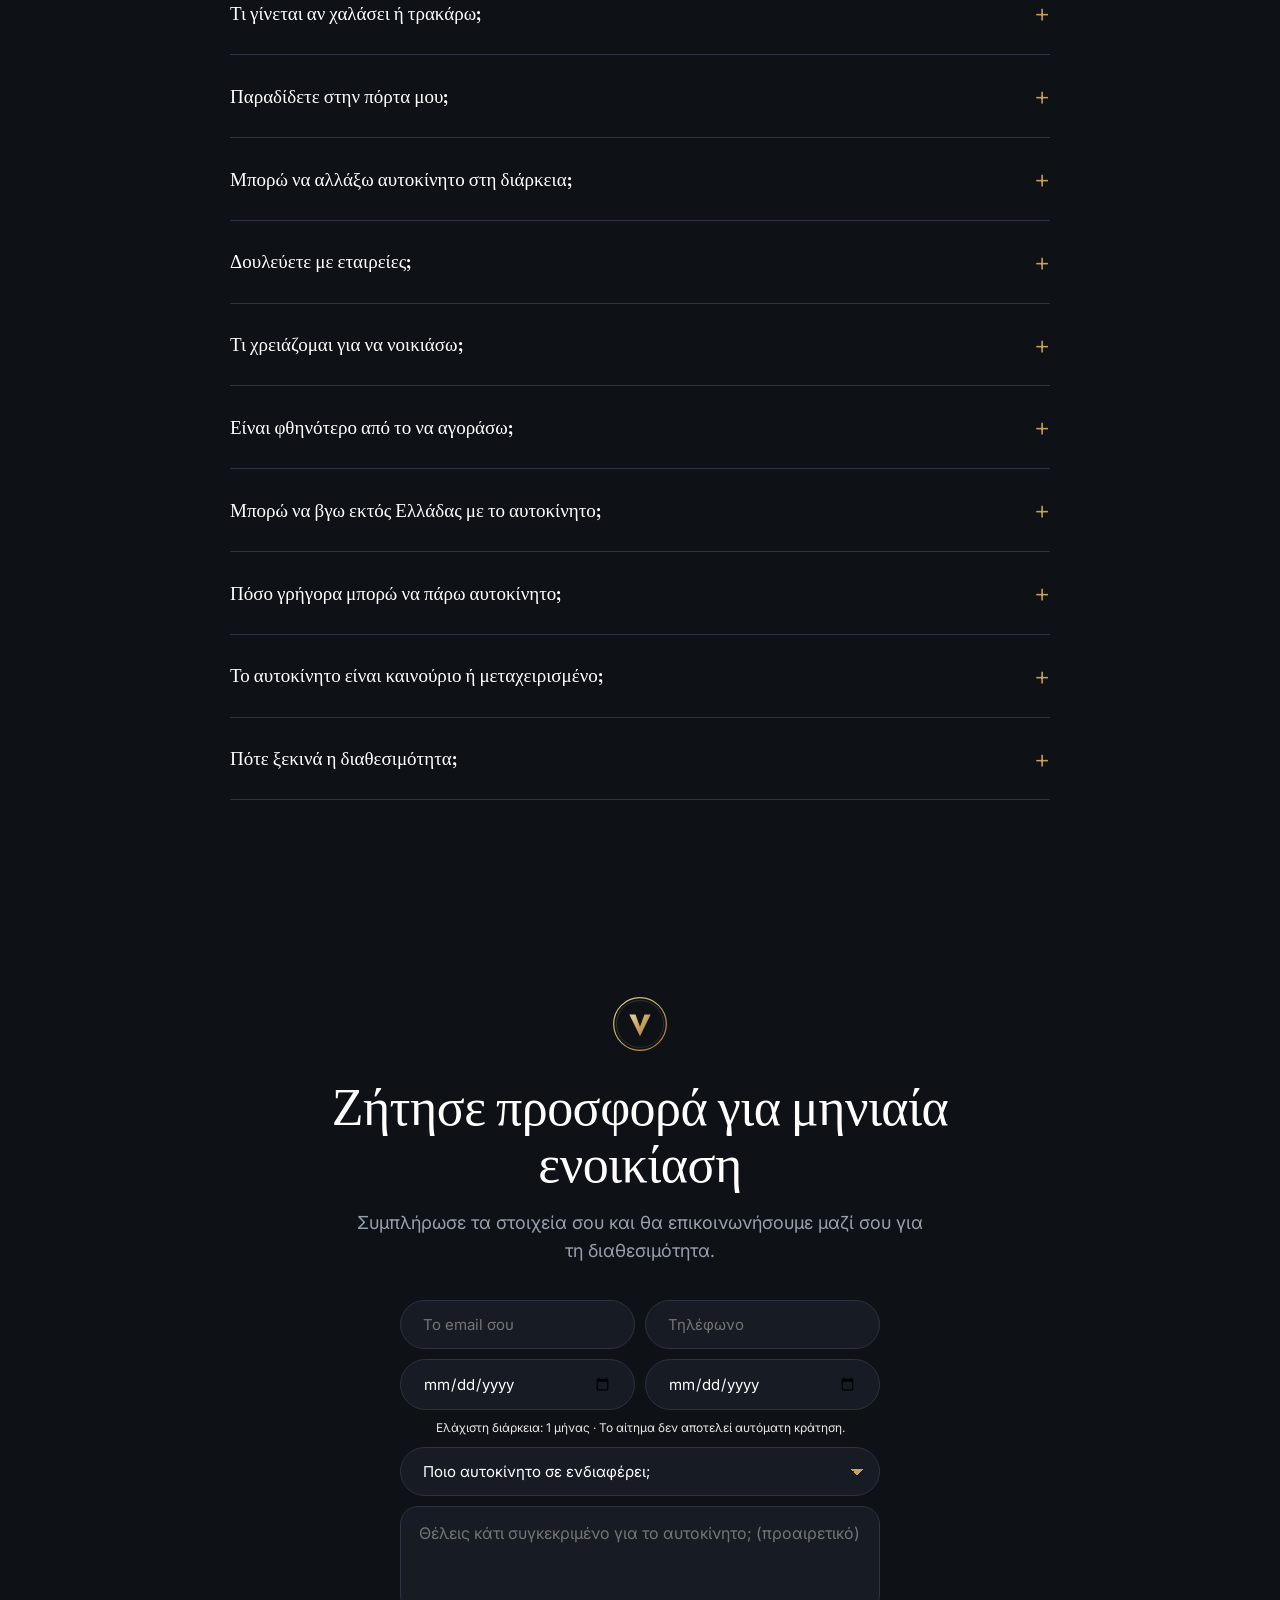
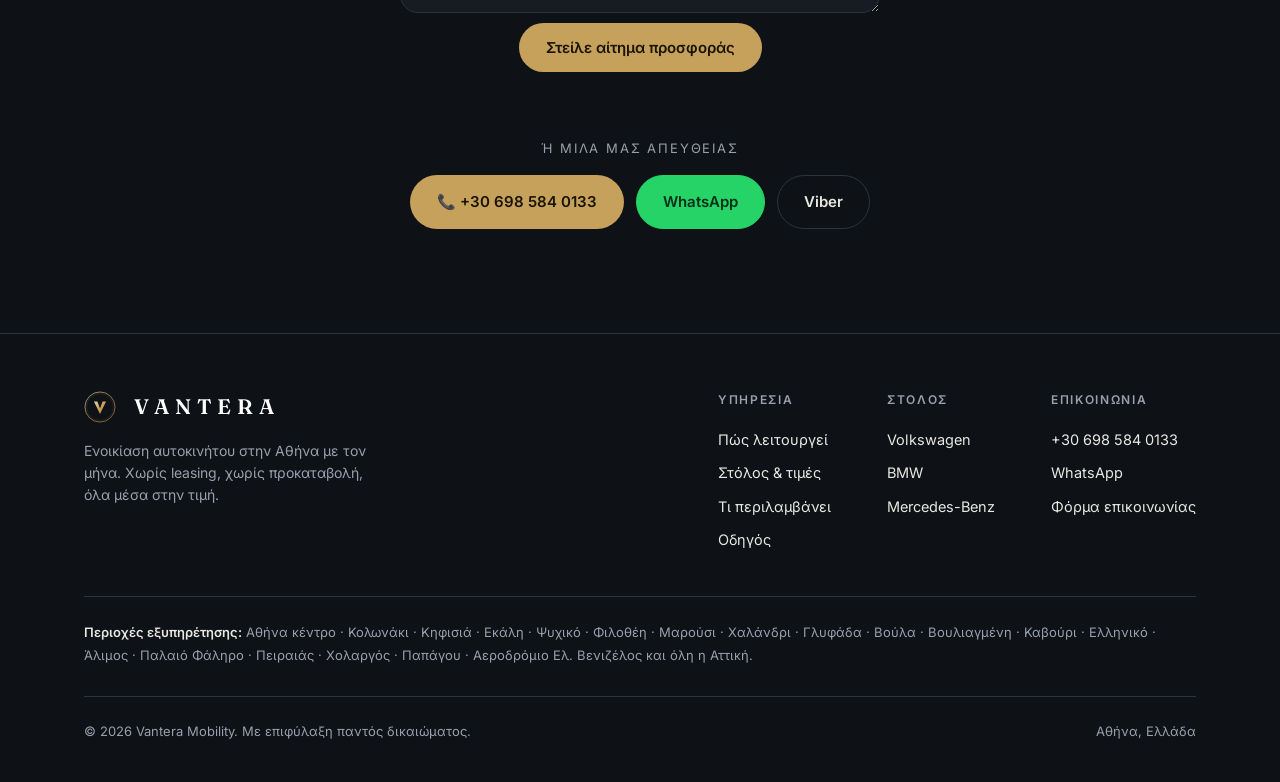
==== commit 6ef7e511: "Add files via upload" ====
--- a/index.html
+++ b/index.html
@@ -580,8 +580,10 @@
     <div style="display:flex;justify-content:center;margin-bottom:26px"><svg style="width:56px;height:56px" aria-hidden="true"><use href="#v-emblem"/></svg></div>
     <h2>Ζήτησε προσφορά για μηνιαία ενοικίαση</h2>
     <p>Συμπλήρωσε τα στοιχεία σου και θα επικοινωνήσουμε μαζί σου για τη διαθεσιμότητα.</p>
-    <form class='form' id='waitForm' method='POST' name='leads'>
-      <input type="hidden" name="form-name" value="leads">
+    <form class='form' id='waitForm' method='POST' action="https://formsubmit.co/ajax/syrarent@gmail.com" name='leads'>
+      <input type="hidden" name="_subject" value="Νέο αίτημα μηνιαίας ενοικίασης Vantera">
+      <input type="hidden" name="_template" value="table">
+      <input type="hidden" name="_captcha" value="false">
       <p style="display:none"><label>Μην συμπληρώσετε: <input name="company"></label></p>
       <label for="email" class="sr-only">Email</label>
       <input type="email" id="email" name="email" placeholder="Το email σου" required autocomplete="email">
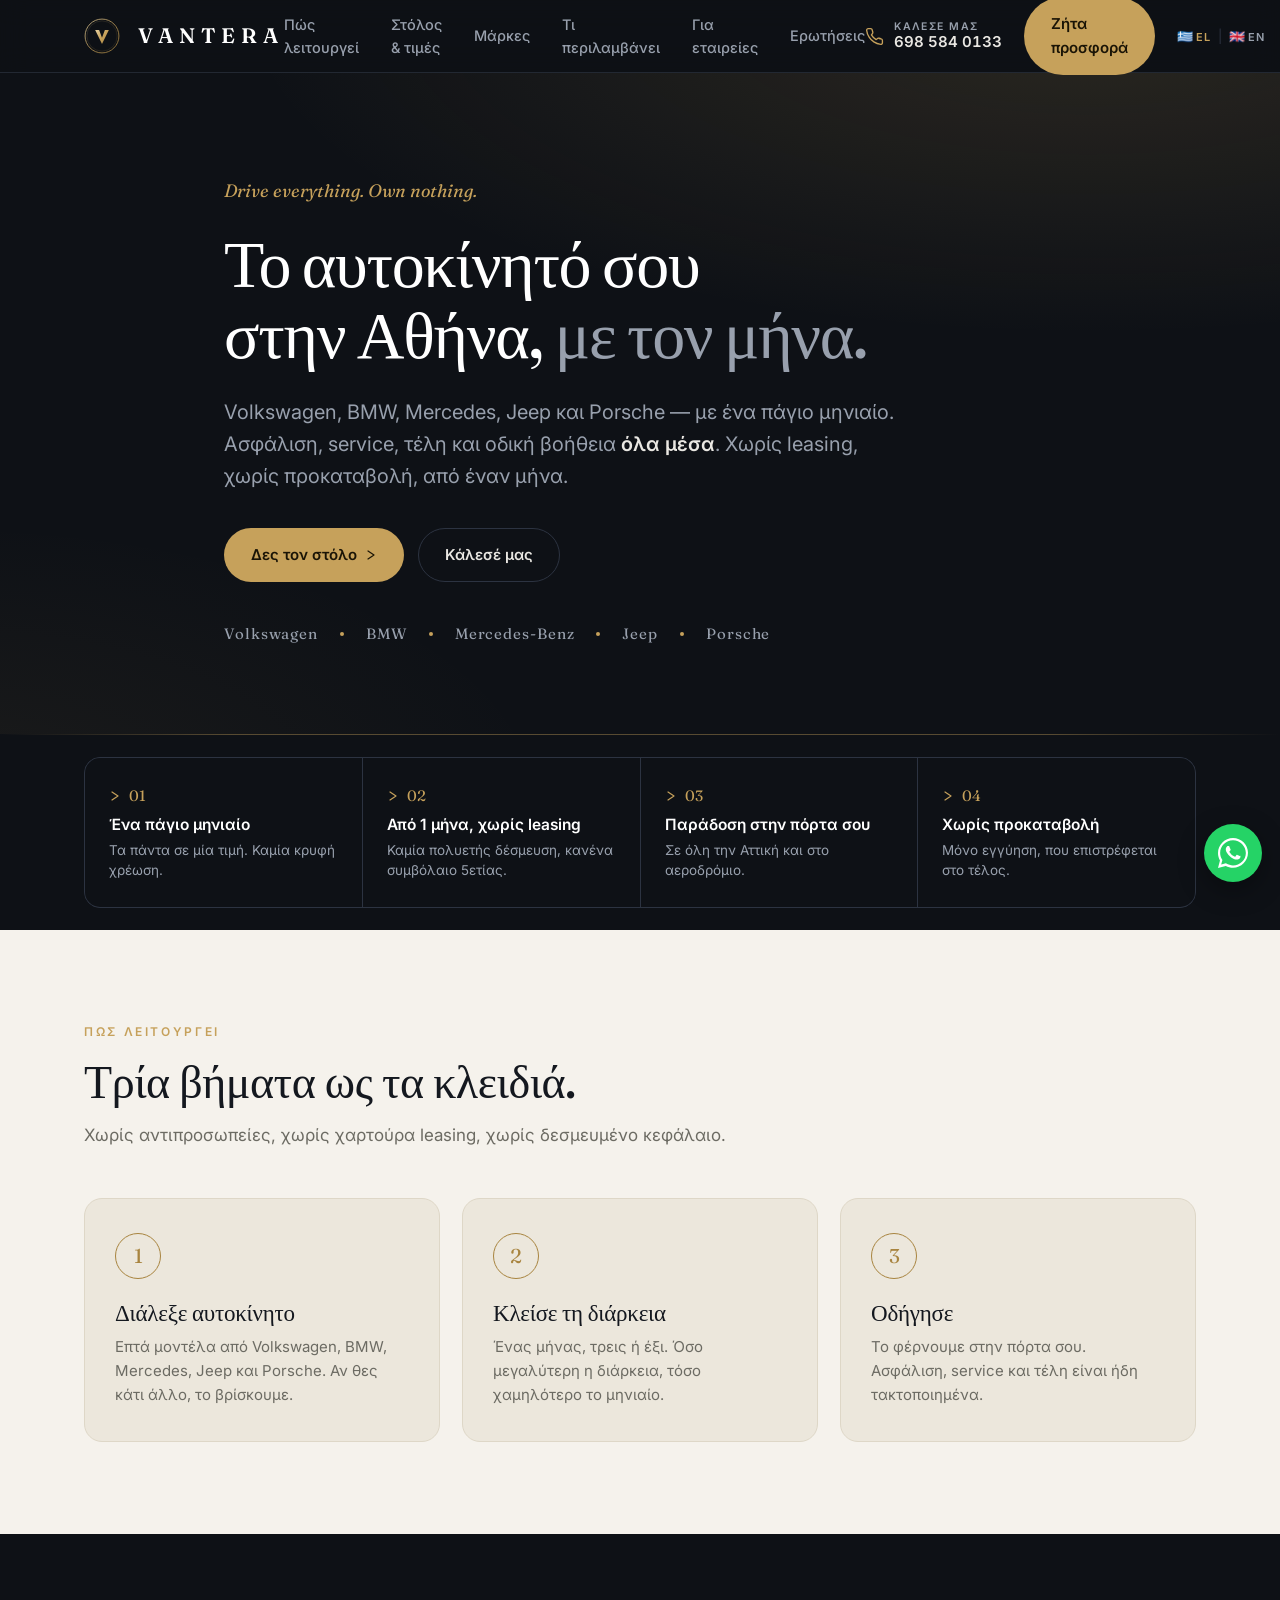
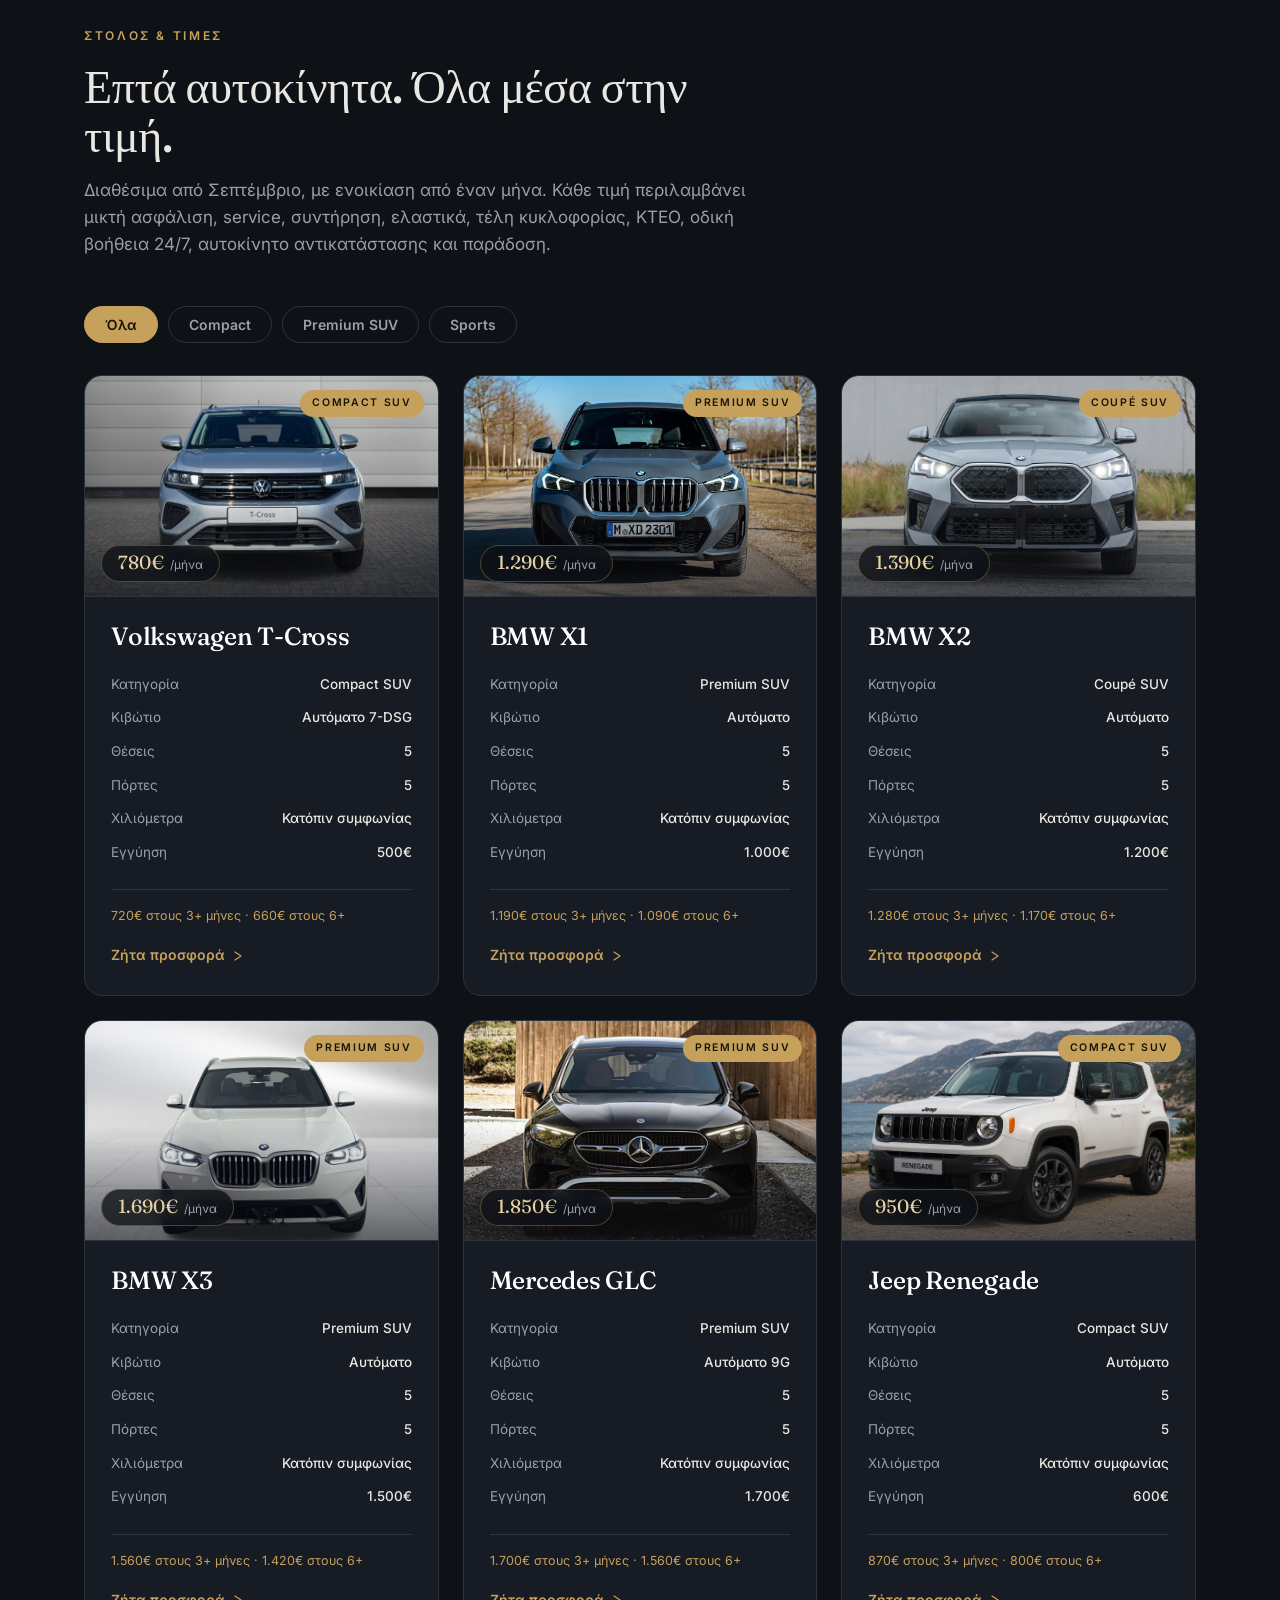
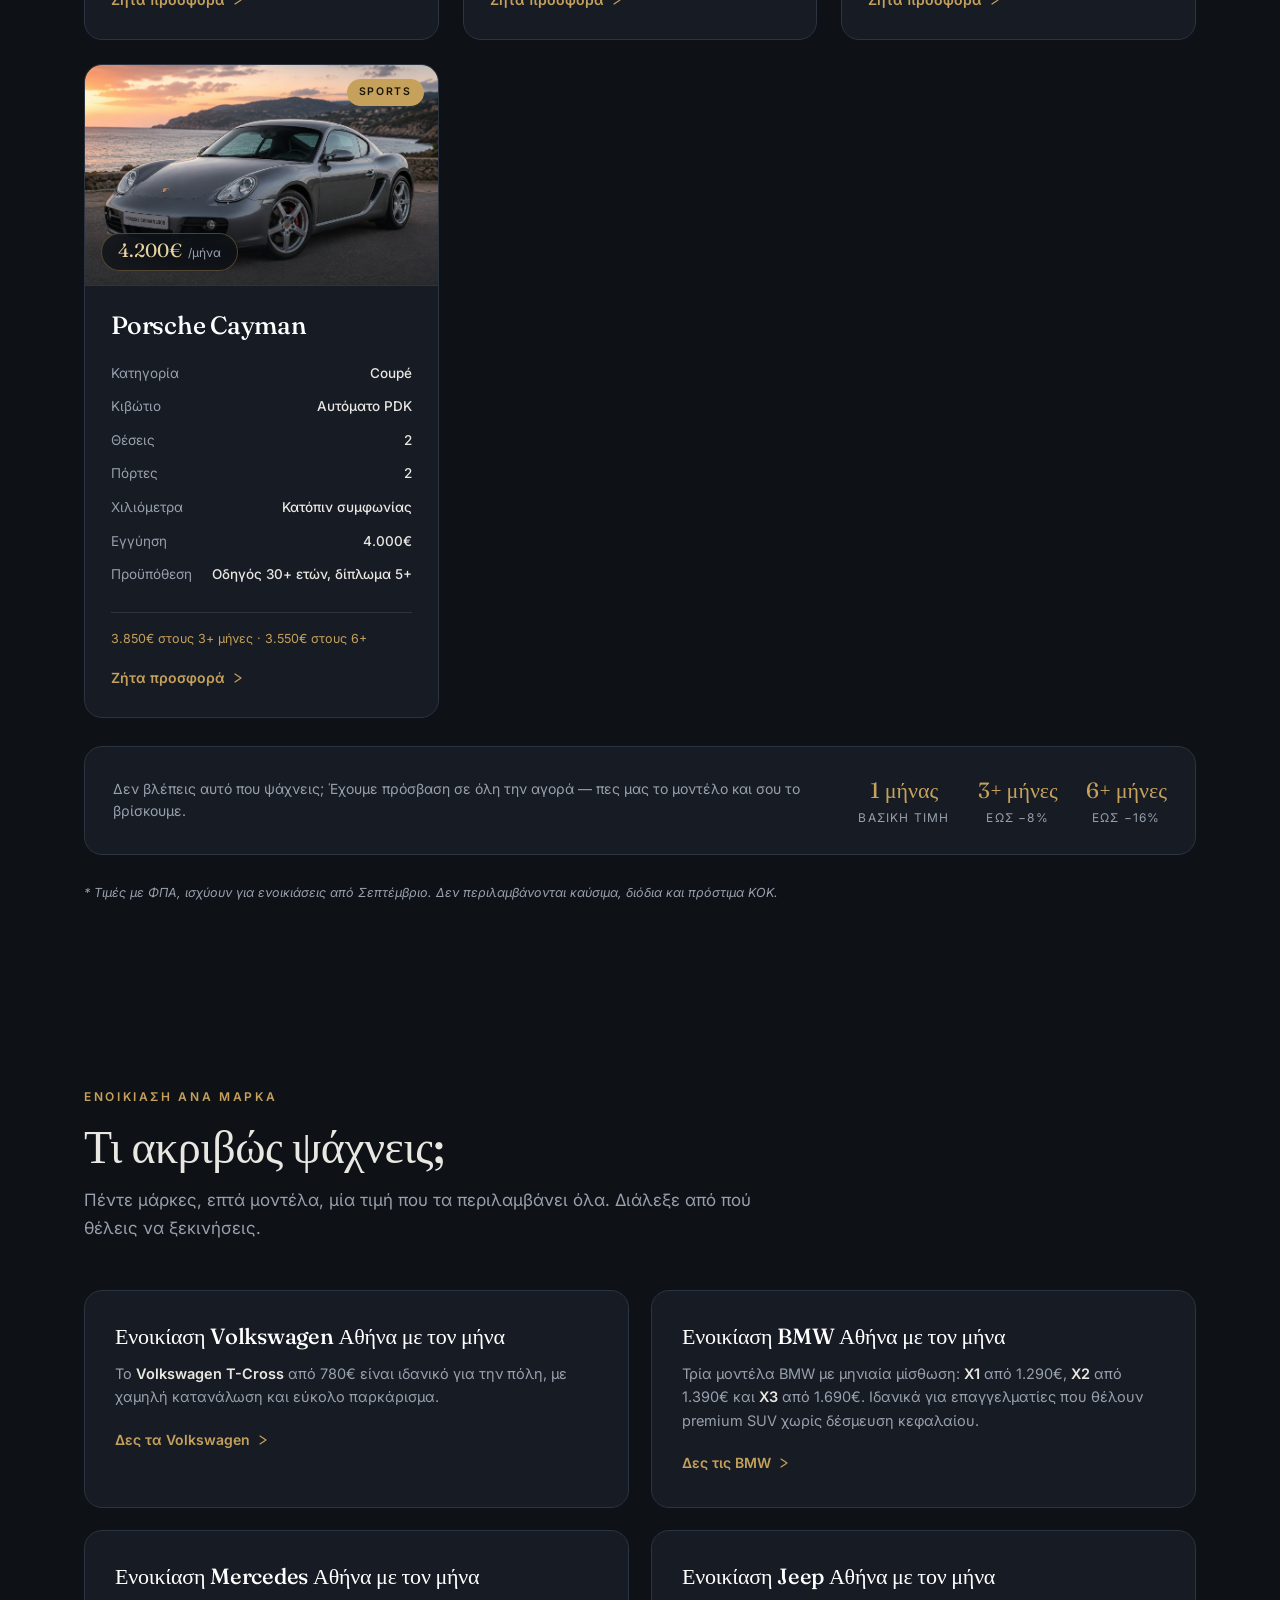
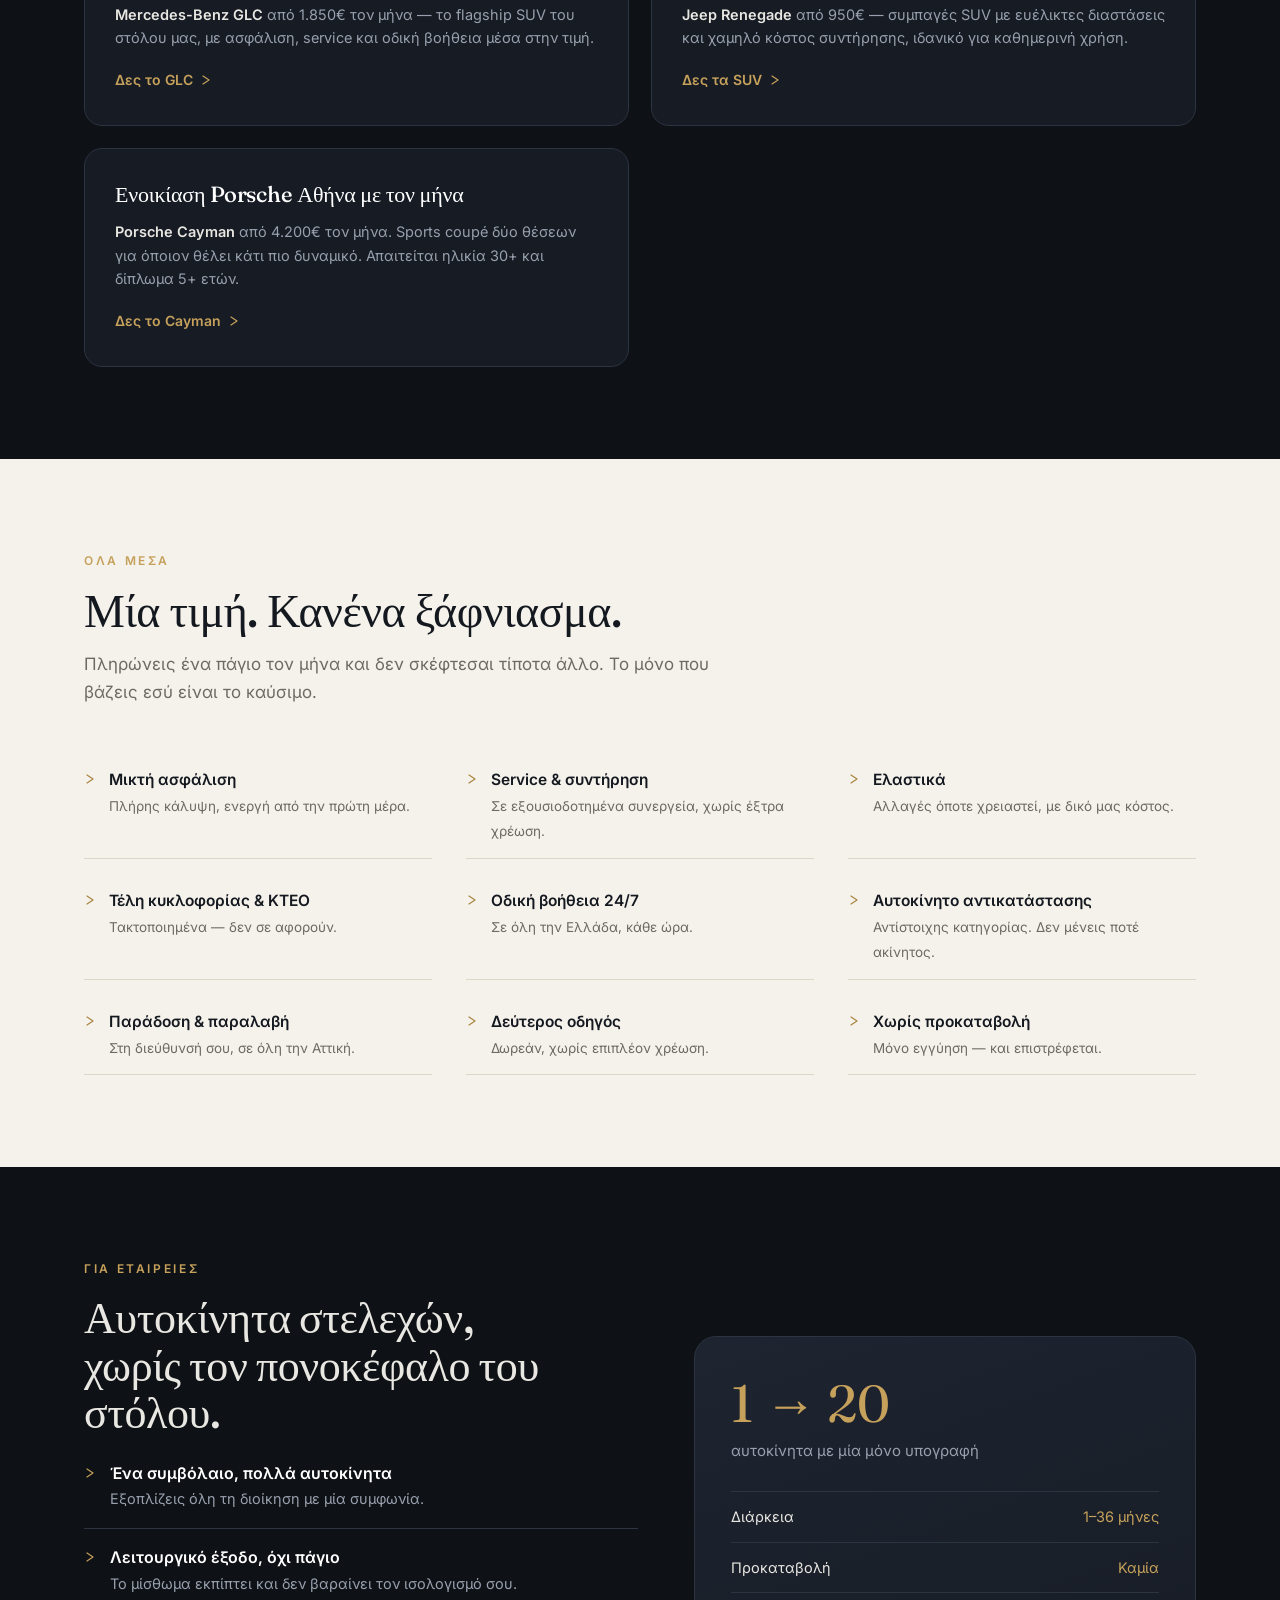
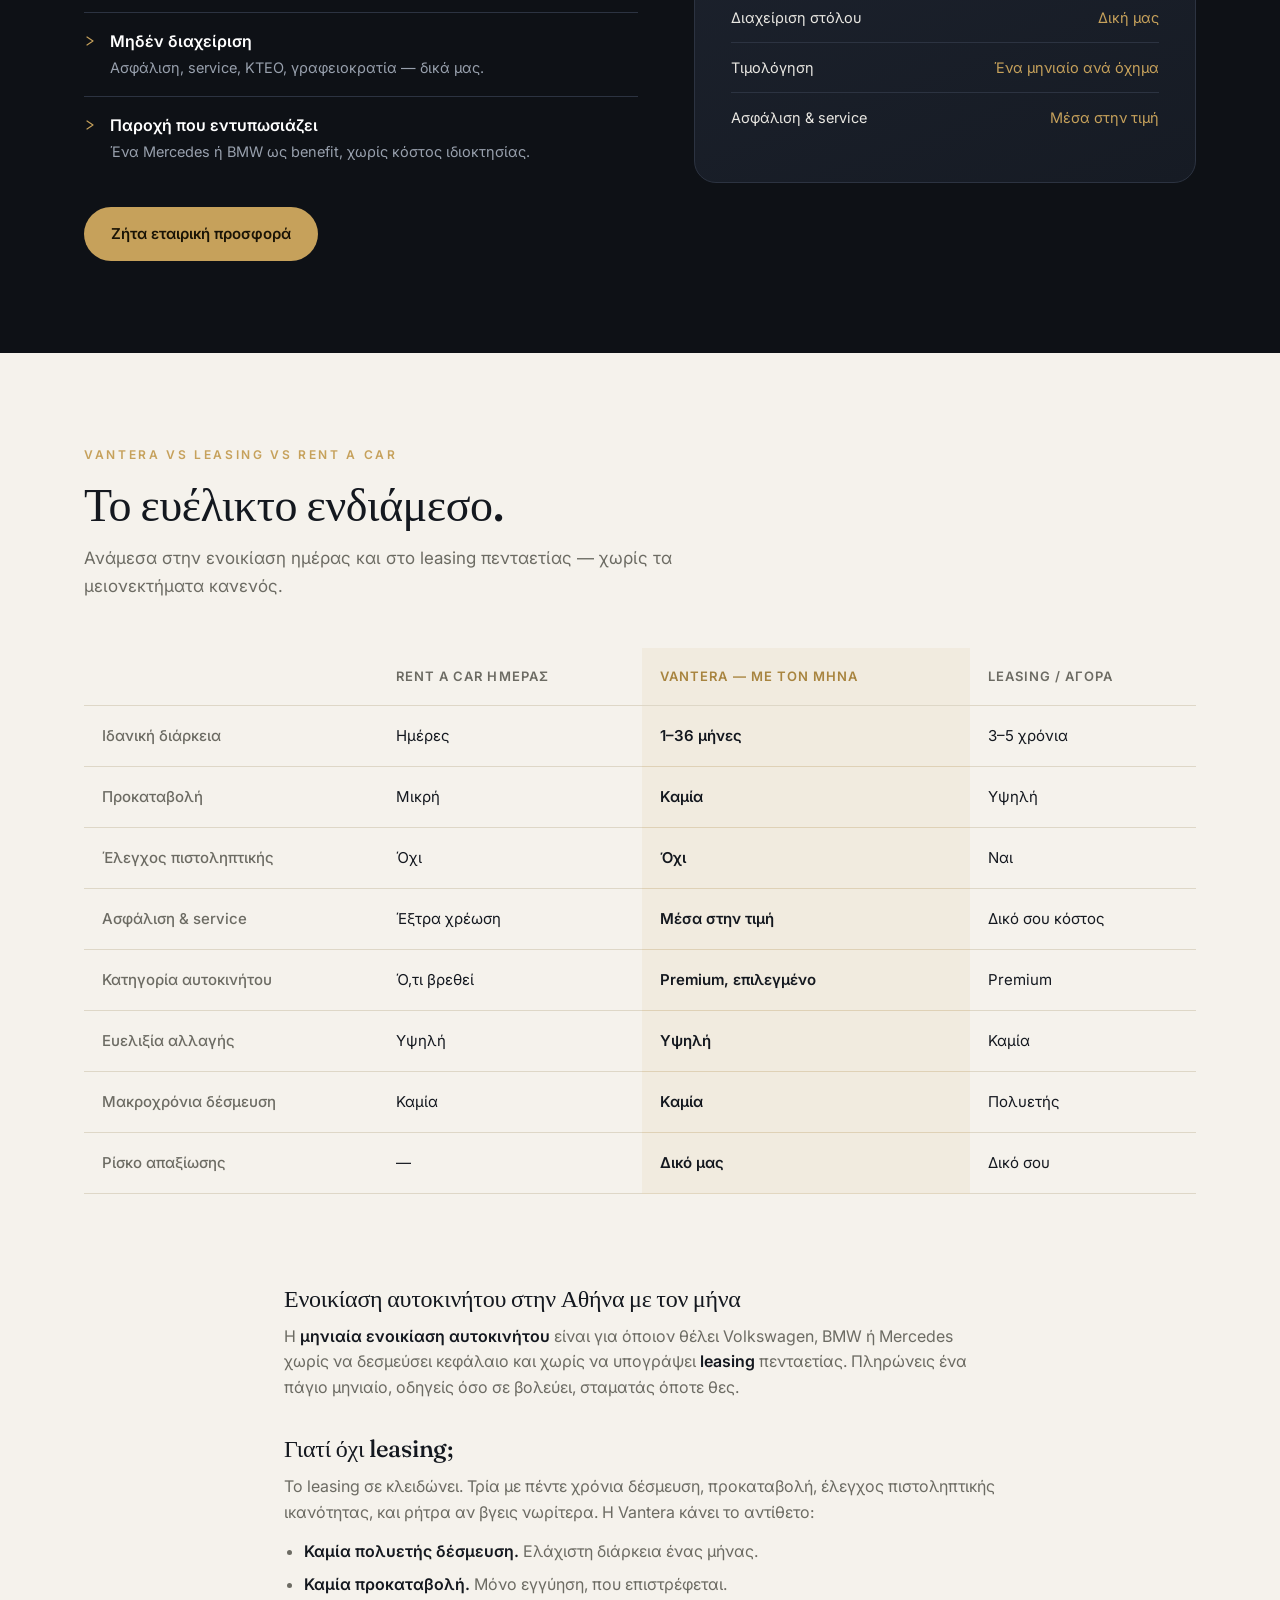
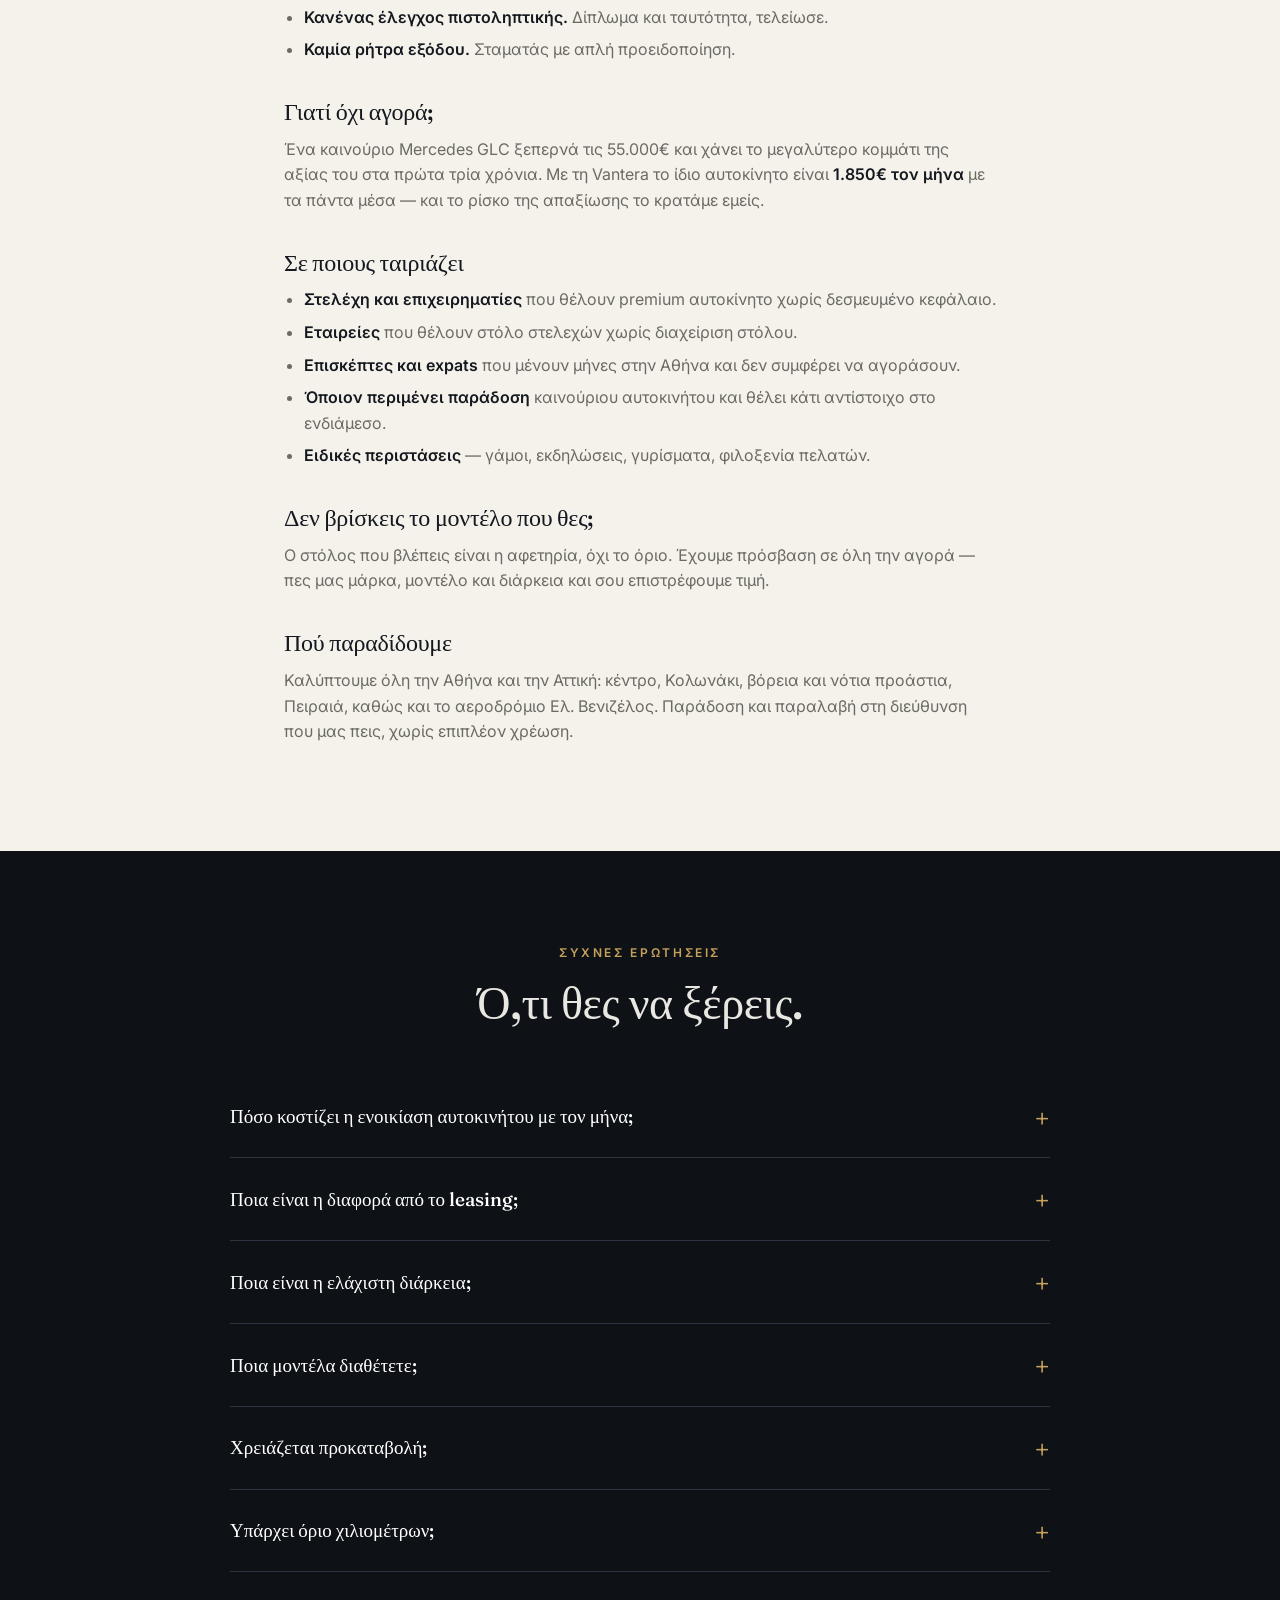
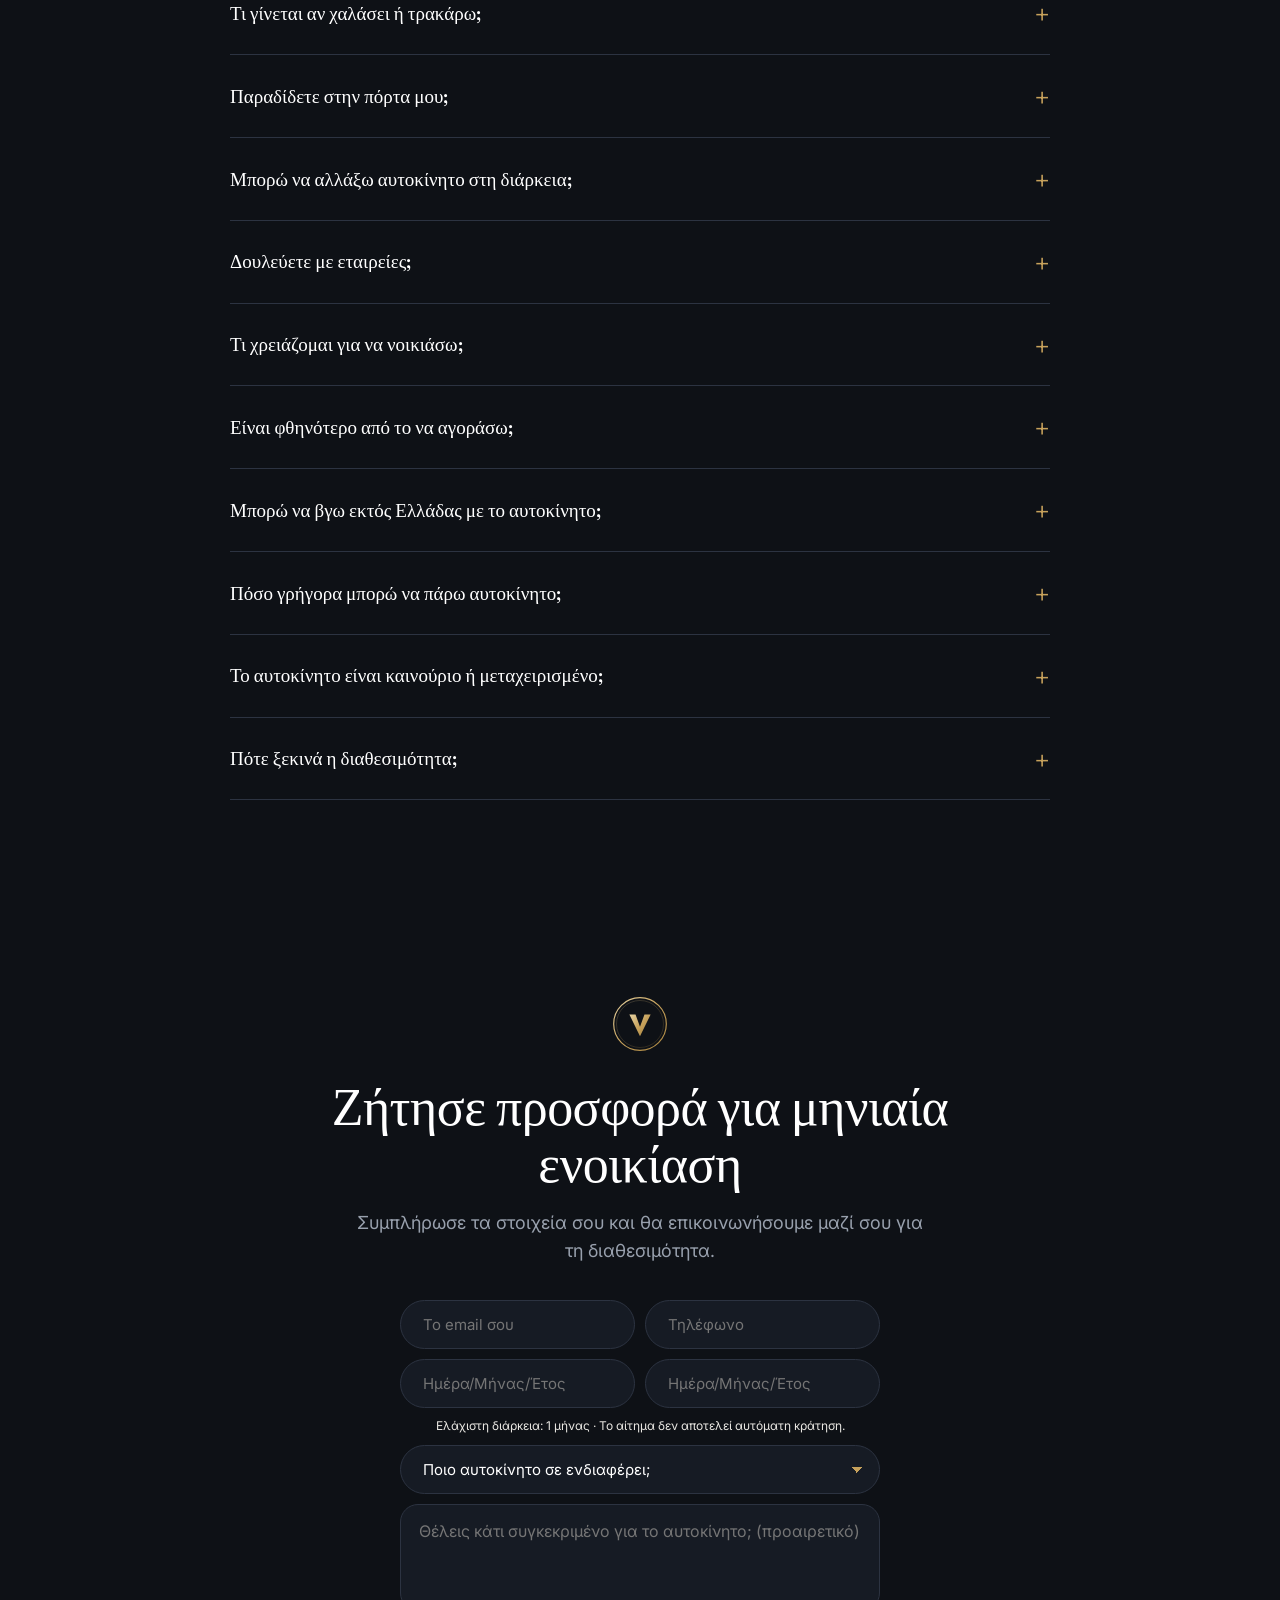
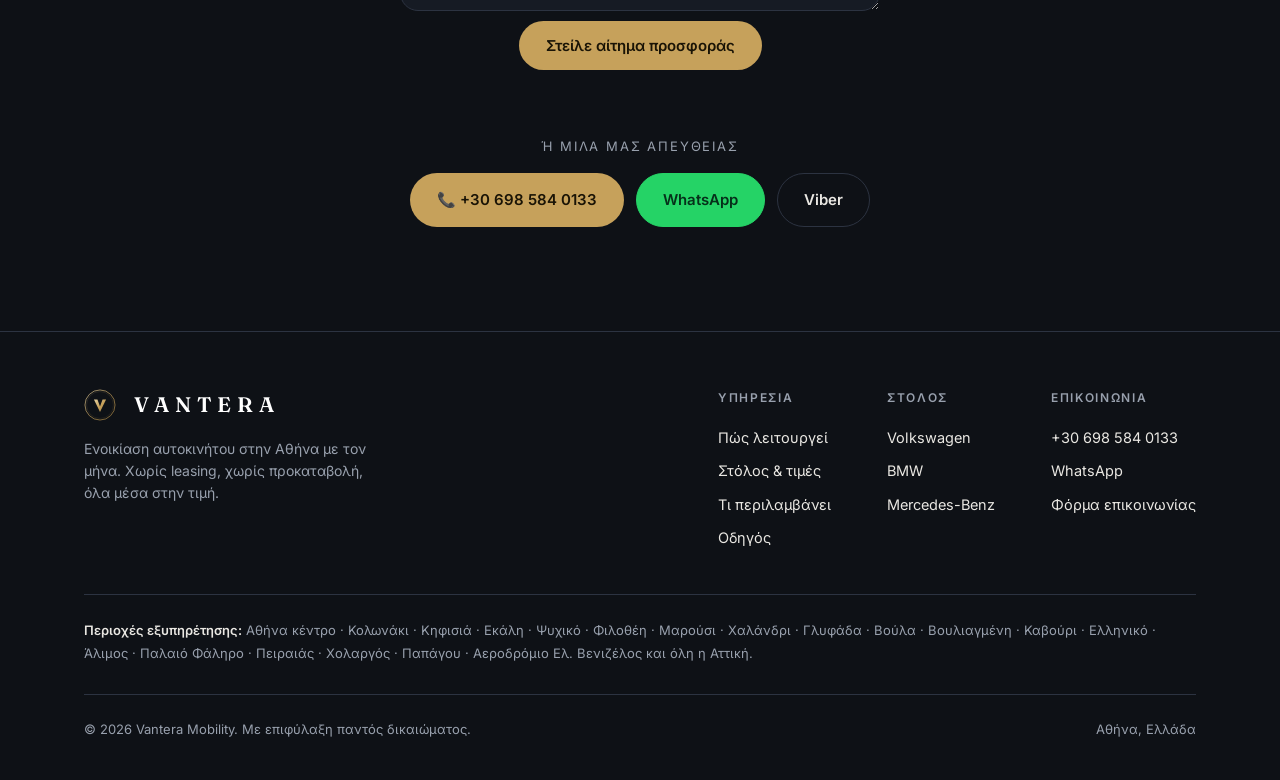
==== commit fc417b2b: "Add files via upload" ====
--- a/index.html
+++ b/index.html
@@ -590,9 +590,9 @@
       <label for="phone" class="sr-only">Τηλέφωνο</label>
       <input type="tel" id="phone" name="phone" placeholder="Τηλέφωνο" required autocomplete="tel">
       <label for="startDate" class="sr-only">Έναρξη ενοικίασης</label>
-      <input type="date" id="startDate" name="start_date" required aria-label="Έναρξη ενοικίασης">
+      <input type="text" id="startDate" name="start_date" placeholder="Ημέρα/Μήνας/Έτος" required aria-label="Έναρξη ενοικίασης" autocomplete="off">
       <label for="endDate" class="sr-only">Λήξη ενοικίασης</label>
-      <input type="date" id="endDate" name="end_date" required aria-label="Λήξη ενοικίασης">
+      <input type="text" id="endDate" name="end_date" placeholder="Ημέρα/Μήνας/Έτος" required aria-label="Λήξη ενοικίασης" autocomplete="off">
       <div class="form-hint">Ελάχιστη διάρκεια: 1 μήνας · Το αίτημα δεν αποτελεί αυτόματη κράτηση.</div>
       <label for="car" class="sr-only">Αυτοκίνητο</label>
       <select id="car" name="car" aria-label="Αυτοκίνητο που σε ενδιαφέρει">
@@ -668,6 +668,9 @@
   </svg>
 </a>
 
+<link rel="stylesheet" href="https://cdn.jsdelivr.net/npm/flatpickr/dist/flatpickr.min.css">
+<script src="https://cdn.jsdelivr.net/npm/flatpickr"></script>
+<script src="https://cdn.jsdelivr.net/npm/flatpickr/dist/l10n/gr.js"></script>
 <script src="script.js"></script>
 </body>
 </html>
